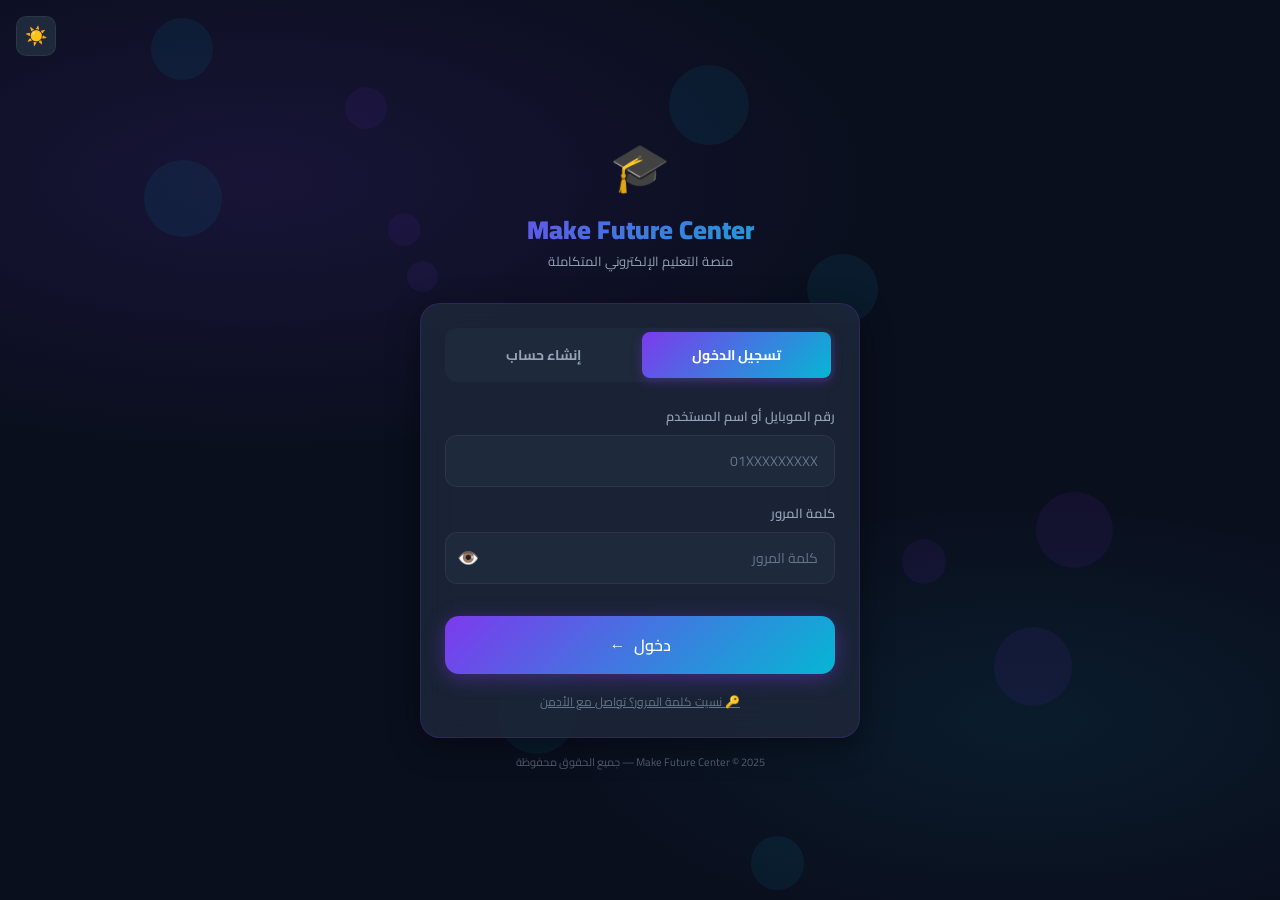
==== admin.html @ c0ab0cce "Update admin.html" ====
<!DOCTYPE html>
<html lang="ar" dir="rtl" data-theme="dark">
<head>
<meta charset="UTF-8">
<meta name="viewport" content="width=device-width, initial-scale=1.0">
<title>Make Future Center — لوحة الإدارة</title>
<link rel="manifest" href="manifest.json">
<style>
/* ═══════════════════════════════════════
   Make Future Center V2 — Global Styles
   ═══════════════════════════════════════ */

@import url('https://fonts.googleapis.com/css2?family=Cairo:wght@300;400;500;600;700;800;900&family=Tajawal:wght@300;400;500;700;800&display=swap');

/* ─── CSS Variables ─────────────────── */
:root {
  --primary: #7c3aed;
  --primary-light: #9d5ff5;
  --primary-dark: #5b21b6;
  --secondary: #06b6d4;
  --secondary-light: #22d3ee;
  --accent: #f59e0b;
  --danger: #ef4444;
  --success: #10b981;
  --warn: #f59e0b;

  --grad: linear-gradient(135deg, #7c3aed 0%, #06b6d4 100%);
  --grad-soft: linear-gradient(135deg, rgba(124,58,237,0.15) 0%, rgba(6,182,212,0.15) 100%);

  /* Dark Theme (default) */
  --bg: #0a0f1e;
  --bg2: #0f172a;
  --bg3: #1e293b;
  --bg4: #263147;
  --surface: rgba(30,41,59,0.8);
  --surface2: rgba(38,49,71,0.9);
  --border: rgba(124,58,237,0.2);
  --border2: rgba(255,255,255,0.06);
  --text: #f1f5f9;
  --text2: #94a3b8;
  --text3: #64748b;
  --shadow: 0 8px 32px rgba(0,0,0,0.4);
  --shadow-lg: 0 20px 60px rgba(0,0,0,0.5);
  --glow: 0 0 40px rgba(124,58,237,0.3);
}

[data-theme="light"] {
  --bg: #f8fafc;
  --bg2: #f1f5f9;
  --bg3: #e2e8f0;
  --bg4: #cbd5e1;
  --surface: rgba(255,255,255,0.9);
  --surface2: rgba(248,250,252,0.95);
  --border: rgba(124,58,237,0.2);
  --border2: rgba(0,0,0,0.06);
  --text: #0f172a;
  --text2: #475569;
  --text3: #94a3b8;
  --shadow: 0 4px 20px rgba(0,0,0,0.08);
  --shadow-lg: 0 20px 60px rgba(0,0,0,0.12);
  --glow: 0 0 40px rgba(124,58,237,0.15);
}

/* ─── Reset & Base ──────────────────── */
*, *::before, *::after { box-sizing: border-box; margin: 0; padding: 0; }

html { scroll-behavior: smooth; }

body {
  font-family: 'Cairo', sans-serif;
  background: var(--bg);
  color: var(--text);
  direction: rtl;
  min-height: 100vh;
  line-height: 1.6;
  overflow-x: hidden;
  transition: background 0.3s, color 0.3s;
}

/* ─── Scrollbar ─────────────────────── */
::-webkit-scrollbar { width: 6px; height: 6px; }
::-webkit-scrollbar-track { background: var(--bg2); }
::-webkit-scrollbar-thumb { background: var(--primary); border-radius: 3px; }

/* ─── Typography ────────────────────── */
h1,h2,h3,h4,h5,h6 { font-weight: 700; line-height: 1.3; }
a { color: inherit; text-decoration: none; }
img { max-width: 100%; }

/* ─── Background Mesh ───────────────── */
.bg-mesh {
  position: fixed; inset: 0; z-index: -1; pointer-events: none;
  background:
    radial-gradient(ellipse 80% 50% at 20% 20%, rgba(124,58,237,0.12) 0%, transparent 60%),
    radial-gradient(ellipse 60% 40% at 80% 80%, rgba(6,182,212,0.08) 0%, transparent 60%),
    var(--bg);
}

/* ─── Glass Card ────────────────────── */
.glass {
  background: var(--surface);
  backdrop-filter: blur(20px);
  -webkit-backdrop-filter: blur(20px);
  border: 1px solid var(--border);
  border-radius: 20px;
  box-shadow: var(--shadow);
}
.glass-sm {
  background: var(--surface2);
  backdrop-filter: blur(12px);
  border: 1px solid var(--border2);
  border-radius: 12px;
}

/* ─── Buttons ───────────────────────── */
.btn {
  display: inline-flex; align-items: center; justify-content: center; gap: 8px;
  padding: 10px 24px; border-radius: 12px; font-family: 'Cairo', sans-serif;
  font-size: 14px; font-weight: 600; cursor: pointer; border: none;
  transition: all 0.25s cubic-bezier(0.34,1.56,0.64,1); white-space: nowrap;
  user-select: none; position: relative; overflow: hidden;
}
.btn::after {
  content: ''; position: absolute; inset: 0; background: rgba(255,255,255,0);
  transition: background 0.2s;
}
.btn:hover::after { background: rgba(255,255,255,0.08); }
.btn:active { transform: scale(0.97); }
.btn:disabled { opacity: 0.5; cursor: not-allowed; transform: none !important; }

.btn-primary { background: var(--grad); color: #fff; box-shadow: 0 4px 20px rgba(124,58,237,0.4); }
.btn-primary:hover { box-shadow: 0 8px 30px rgba(124,58,237,0.5); transform: translateY(-1px); }
.btn-secondary { background: var(--bg3); color: var(--text); border: 1px solid var(--border2); }
.btn-secondary:hover { background: var(--bg4); }
.btn-danger { background: rgba(239,68,68,0.15); color: #ef4444; border: 1px solid rgba(239,68,68,0.3); }
.btn-danger:hover { background: rgba(239,68,68,0.25); }
.btn-success { background: rgba(16,185,129,0.15); color: #10b981; border: 1px solid rgba(16,185,129,0.3); }
.btn-success:hover { background: rgba(16,185,129,0.25); }
.btn-sm { padding: 6px 14px; font-size: 12px; border-radius: 8px; }
.btn-lg { padding: 14px 32px; font-size: 16px; border-radius: 14px; }
.btn-block { width: 100%; }
.btn-icon { padding: 8px; border-radius: 8px; aspect-ratio: 1; }

/* ─── Form Inputs ───────────────────── */
.form-group { margin-bottom: 16px; }
.form-label { display: block; font-size: 13px; font-weight: 600; color: var(--text2); margin-bottom: 8px; }
.form-input, .form-select, .form-textarea {
  width: 100%; padding: 12px 16px; background: var(--bg3);
  border: 1px solid var(--border2); border-radius: 12px;
  color: var(--text); font-family: 'Cairo', sans-serif; font-size: 14px;
  transition: all 0.2s; outline: none;
}
.form-input:focus, .form-select:focus, .form-textarea:focus {
  border-color: var(--primary); box-shadow: 0 0 0 3px rgba(124,58,237,0.15);
  background: var(--bg2);
}
.form-input::placeholder { color: var(--text3); }
.mc-stab { flex:1; min-width:80px; padding:7px 10px; border-radius:7px; border:none; background:transparent; color:var(--text2); font-size:12px; font-weight:700; cursor:pointer; font-family:Cairo,sans-serif; transition:all .2s; }
.mc-stab.active { background:var(--bg2); color:var(--primary); box-shadow:0 2px 8px rgba(0,0,0,.2); }
.mc-stab:hover:not(.active) { background:var(--bg4); }
.form-textarea { resize: vertical; min-height: 80px; }
.form-select { cursor: pointer; }

/* ─── Badges ────────────────────────── */
.badge {
  display: inline-flex; align-items: center; gap: 4px;
  padding: 3px 10px; border-radius: 20px; font-size: 11px; font-weight: 700;
}
.badge-primary { background: rgba(124,58,237,0.2); color: var(--primary-light); }
.badge-success { background: rgba(16,185,129,0.15); color: #10b981; }
.badge-danger { background: rgba(239,68,68,0.15); color: #ef4444; }
.badge-warn { background: rgba(245,158,11,0.15); color: #f59e0b; }
.badge-info { background: rgba(6,182,212,0.15); color: #06b6d4; }

/* ─── Stat Cards ────────────────────── */
.stat-card {
  padding: 24px; border-radius: 20px; position: relative; overflow: hidden;
  background: var(--surface); border: 1px solid var(--border);
  transition: transform 0.3s, box-shadow 0.3s;
}
.stat-card:hover { transform: translateY(-4px); box-shadow: var(--glow); }
.stat-card .stat-icon { font-size: 32px; margin-bottom: 12px; }
.stat-card .stat-value { font-size: 32px; font-weight: 800; color: var(--text); line-height: 1; }
.stat-card .stat-label { font-size: 13px; color: var(--text2); margin-top: 6px; }
.stat-card::before {
  content: ''; position: absolute; inset: 0;
  background: var(--grad-soft); opacity: 0.5; z-index: 0;
}
.stat-card > * { position: relative; z-index: 1; }

/* ─── Progress Bar ──────────────────── */
.progress-wrap { background: var(--bg3); border-radius: 999px; overflow: hidden; height: 6px; }
.progress-bar { height: 100%; background: var(--grad); border-radius: 999px; transition: width 0.6s ease; }

/* ─── Progress Ring ─────────────────── */
.progress-ring { position: relative; display: inline-flex; align-items: center; justify-content: center; }
.progress-ring svg { transform: rotate(-90deg); }
.progress-ring .ring-text { position: absolute; font-size: 13px; font-weight: 800; color: var(--text); }

/* ─── Tabs ──────────────────────────── */
.tabs { display: flex; gap: 4px; background: var(--bg2); border-radius: 14px; padding: 4px; flex-wrap: wrap; }
.tab-btn {
  padding: 8px 16px; border-radius: 10px; font-family: 'Cairo', sans-serif;
  font-size: 13px; font-weight: 600; cursor: pointer; border: none;
  background: transparent; color: var(--text2); transition: all 0.2s; white-space: nowrap;
}
.tab-btn.active { background: var(--grad); color: #fff; box-shadow: 0 4px 12px rgba(124,58,237,0.3); }
.tab-pane { display: none; }
.tab-pane.active { display: block; animation: fadeIn 0.3s ease; }

/* ─── Table ─────────────────────────── */
.table-wrap { overflow-x: auto; border-radius: 16px; border: 1px solid var(--border2); }
table { width: 100%; border-collapse: collapse; font-size: 13px; }
th { padding: 14px 16px; background: var(--bg3); color: var(--text2); font-weight: 600; text-align: right; white-space: nowrap; }
td { padding: 12px 16px; border-top: 1px solid var(--border2); color: var(--text); }
tr:hover td { background: rgba(124,58,237,0.04); }

/* ─── Modal ─────────────────────────── */
.modal-overlay {
  position: fixed; inset: 0; background: rgba(0,0,0,0.7); backdrop-filter: blur(8px);
  z-index: 1000; display: flex; align-items: center; justify-content: center;
  padding: 16px; opacity: 0; pointer-events: none; transition: opacity 0.25s;
}
.modal-overlay.open { opacity: 1; pointer-events: auto; }
.modal-box {
  background: var(--bg2); border: 1px solid var(--border); border-radius: 24px;
  width: 100%; max-width: 520px; max-height: 90vh; overflow-y: auto;
  transform: scale(0.9) translateY(20px); transition: transform 0.3s cubic-bezier(0.34,1.56,0.64,1);
  box-shadow: var(--shadow-lg);
}
.modal-overlay.open .modal-box { transform: scale(1) translateY(0); }
.modal-header { padding: 24px 24px 0; display: flex; align-items: center; justify-content: space-between; }
.modal-body { padding: 20px 24px 24px; }
.modal-title { font-size: 18px; font-weight: 700; }

/* ─── Navbar ────────────────────────── */
.navbar {
  position: sticky; top: 0; z-index: 100;
  background: rgba(10,15,30,0.85); backdrop-filter: blur(20px);
  border-bottom: 1px solid var(--border2); padding: 0 24px;
  display: flex; align-items: center; justify-content: space-between; height: 64px;
  transition: background 0.3s;
}
[data-theme="light"] .navbar { background: rgba(248,250,252,0.9); }
.nav-logo { font-size: 18px; font-weight: 800; background: var(--grad); -webkit-background-clip: text; -webkit-text-fill-color: transparent; }
.nav-actions { display: flex; align-items: center; gap: 8px; }

/* ─── Notification Badge ────────────── */
.notif-dot {
  position: absolute; top: -2px; right: -2px; width: 8px; height: 8px;
  background: var(--danger); border-radius: 50%; border: 2px solid var(--bg);
  animation: pulse 2s infinite;
}

/* ─── Animations ────────────────────── */
@keyframes fadeIn { from { opacity: 0; transform: translateY(10px); } to { opacity: 1; transform: translateY(0); } }
@keyframes fadeUp { from { opacity: 0; transform: translateY(30px); } to { opacity: 1; transform: translateY(0); } }
@keyframes slideDown { from { opacity: 0; transform: translateY(-20px); } to { opacity: 1; transform: translateY(0); } }
@keyframes pulse { 0%,100% { transform: scale(1); opacity: 1; } 50% { transform: scale(1.2); opacity: 0.8; } }
@keyframes shimmer { to { background-position: 200% center; } }
@keyframes spin { to { transform: rotate(360deg); } }
@keyframes float { 0%,100% { transform: translateY(0); } 50% { transform: translateY(-8px); } }

.fade-up { animation: fadeUp 0.5s ease both; }
.fade-up-1 { animation-delay: 0.1s; }
.fade-up-2 { animation-delay: 0.2s; }
.fade-up-3 { animation-delay: 0.3s; }
.fade-up-4 { animation-delay: 0.4s; }

/* ─── Skeleton Loading ──────────────── */
.skeleton {
  background: linear-gradient(90deg, var(--bg3) 25%, var(--bg4) 50%, var(--bg3) 75%);
  background-size: 200% auto;
  animation: shimmer 1.5s infinite;
  border-radius: 8px;
}

/* ─── Grid ──────────────────────────── */
.grid-2 { display: grid; grid-template-columns: repeat(2,1fr); gap: 16px; }
.grid-3 { display: grid; grid-template-columns: repeat(3,1fr); gap: 16px; }
.grid-4 { display: grid; grid-template-columns: repeat(4,1fr); gap: 16px; }
@media (max-width: 900px) { .grid-4,.grid-3 { grid-template-columns: repeat(2,1fr); } }
@media (max-width: 600px) { .grid-4,.grid-3,.grid-2 { grid-template-columns: 1fr; } }

/* ─── Utility ───────────────────────── */
.flex { display: flex; }
.flex-col { flex-direction: column; }
.items-center { align-items: center; }
.justify-between { justify-content: space-between; }
.justify-center { justify-content: center; }
.gap-2 { gap: 8px; }
.gap-3 { gap: 12px; }
.gap-4 { gap: 16px; }
.w-full { width: 100%; }
.text-center { text-align: center; }
.text-sm { font-size: 13px; }
.text-xs { font-size: 11px; }
.text-muted { color: var(--text2); }
.text-primary { color: var(--primary-light); }
.text-success { color: var(--success); }
.text-danger { color: var(--danger); }
.text-warn { color: var(--warn); }
.font-bold { font-weight: 700; }
.font-black { font-weight: 900; }
.truncate { overflow: hidden; text-overflow: ellipsis; white-space: nowrap; }
.mt-1 { margin-top: 4px; } .mt-2 { margin-top: 8px; } .mt-3 { margin-top: 12px; } .mt-4 { margin-top: 16px; }
.mb-1 { margin-bottom: 4px; } .mb-2 { margin-bottom: 8px; } .mb-3 { margin-bottom: 12px; } .mb-4 { margin-bottom: 16px; }
.p-3 { padding: 12px; } .p-4 { padding: 16px; } .p-5 { padding: 20px; } .p-6 { padding: 24px; }
.rounded { border-radius: 8px; } .rounded-lg { border-radius: 14px; } .rounded-xl { border-radius: 20px; }
.hidden { display: none !important; }
.pointer { cursor: pointer; }

/* ─── Theme Toggle ──────────────────── */
.theme-toggle {
  width: 40px; height: 40px; border-radius: 10px; border: 1px solid var(--border2);
  background: var(--bg3); cursor: pointer; display: flex; align-items: center; justify-content: center;
  font-size: 18px; transition: all 0.2s;
}
.theme-toggle:hover { background: var(--bg4); transform: scale(1.05); }

/* ─── Empty State ───────────────────── */
.empty-state { text-align: center; padding: 60px 20px; color: var(--text2); }
.empty-state .empty-icon { font-size: 48px; margin-bottom: 16px; opacity: 0.5; }
.empty-state p { font-size: 14px; }

/* ─── Container ─────────────────────── */
.container { max-width: 1280px; margin: 0 auto; padding: 0 24px; }
.page-content { padding: 24px 0; }

/* ─── Section Header ────────────────── */
.section-header { display: flex; align-items: center; justify-content: space-between; margin-bottom: 20px; }
.section-title { font-size: 18px; font-weight: 700; }

/* ─── Divider ───────────────────────── */
.divider { height: 1px; background: var(--border2); margin: 16px 0; }

/* ─── Scrollable List ───────────────── */
.scroll-list { max-height: 400px; overflow-y: auto; }

/* ─── PWA Install Banner ────────────── */
#pwa-banner {
  position: fixed; bottom: 80px; left: 16px; right: 16px;
  background: var(--grad); color: #fff; border-radius: 16px; padding: 14px 20px;
  display: flex; align-items: center; justify-content: space-between; gap: 12px;
  box-shadow: 0 8px 32px rgba(124,58,237,0.4); z-index: 500; animation: slideDown 0.5s ease;
}

</style>
<style>
.admin-layout { display: grid; grid-template-columns: 220px 1fr; min-height: calc(100vh - 64px); }
@media(max-width:800px){ .admin-layout { grid-template-columns: 1fr; } .admin-sidebar { display: none; } .admin-sidebar.open { display: flex; position: fixed; inset: 0; top: 64px; z-index: 200; background: var(--bg2); flex-direction: column; overflow-y: auto; } }
.admin-sidebar { background: var(--bg2); border-left: 1px solid var(--border2); padding: 16px 0; display: flex; flex-direction: column; }
.side-item { display: flex; align-items: center; gap: 10px; padding: 10px 20px; font-size: 13px; font-weight: 600; cursor: pointer; color: var(--text2); transition: all 0.2s; border-right: 3px solid transparent; }
.side-item:hover { color: var(--text); background: rgba(124,58,237,0.06); }
.side-item.active { color: var(--primary-light); background: rgba(124,58,237,0.1); border-right-color: var(--primary); }
.side-item .side-icon { font-size: 18px; }
.admin-content { overflow-y: auto; padding: 24px; }
.tab-panel { display: none; }
.tab-panel.active { display: block; animation: fadeIn 0.3s ease; }
.hamburger { display: none; }
@media(max-width:800px){ .hamburger { display: flex; } }

/* Upload area */
.upload-drop { border: 2px dashed var(--border); border-radius: 16px; padding: 32px; text-align: center; cursor: pointer; transition: all 0.2s; }
.upload-drop:hover, .upload-drop.drag-over { border-color: var(--primary); background: rgba(124,58,237,0.06); }
.upload-progress-wrap { margin-top: 12px; display: none; }
.upload-progress-bar { height: 8px; background: var(--grad); border-radius: 999px; transition: width 0.3s; width: 0%; }

/* Payment row */
.payment-row { padding: 14px 16px; border-bottom: 1px solid var(--border2); display: flex; align-items: flex-start; gap: 12px; }
.payment-row:hover { background: rgba(124,58,237,0.04); }
.payment-actions { display: flex; gap: 6px; flex-wrap: wrap; margin-top: 6px; }

/* Drag handle */
.drag-handle { cursor: grab; color: var(--text3); padding: 4px; }
.sortable-ghost { opacity: 0.4; background: rgba(124,58,237,0.1) !important; }

/* quiz builder */
.question-builder { padding: 16px; border-radius: 14px; background: var(--bg3); border: 1px solid var(--border2); margin-bottom: 12px; position: relative; }
</style>
</head>
<body>
<div class="bg-mesh"></div>

<nav class="navbar">
  <div class="flex items-center gap-2">
    <button class="hamburger btn btn-sm btn-secondary" onclick="toggleSidebar()">☰</button>
    <span class="nav-logo">⚙️ Make Future Admin</span>
  </div>
  <div class="nav-actions">
    <span class="text-sm text-muted hidden" id="adminRoleBadge" style="display:inline-block"></span>
    <button class="theme-toggle" onclick="onToggleTheme()" id="themeBtn">🌙</button>
    <a href="student.html" class="btn btn-sm btn-secondary">👨‍🎓 طالب</a>
    <button class="btn btn-sm btn-danger" onclick="logout()">خروج</button>
  </div>
</nav>

<div class="admin-layout">
  <!-- Sidebar -->
  <aside class="admin-sidebar" id="adminSidebar">
    <div id="sideItems"></div>
  </aside>

  <!-- Content -->
  <main class="admin-content">
    <!-- DASHBOARD -->
    <div class="tab-panel active" id="panel-dashboard">
      <h2 class="section-title mb-4">📊 لوحة التحكم</h2>
      <div class="grid-4" id="dashStats">
        <div class="stat-card skeleton" style="height:120px"></div>
        <div class="stat-card skeleton" style="height:120px"></div>
        <div class="stat-card skeleton" style="height:120px"></div>
        <div class="stat-card skeleton" style="height:120px"></div>
      </div>
      <div class="grid-2 mt-4">
        <div>
          <h3 class="section-title mb-3">💳 آخر المدفوعات</h3>
          <div id="dashPayments"><div class="skeleton" style="height:200px;border-radius:16px"></div></div>
        </div>
        <div>
          <h3 class="section-title mb-3">👥 آخر المستخدمين</h3>
          <div id="dashUsers"><div class="skeleton" style="height:200px;border-radius:16px"></div></div>
        </div>
      </div>
    </div>

    <!-- COURSES -->
    <div class="tab-panel" id="panel-courses">
      <div class="section-header">
        <h2 class="section-title">📚 الكورسات</h2>
        <button class="btn btn-primary btn-sm" onclick="openModal('modalCourse')">+ إضافة كورس</button>
      </div>
      <div class="flex gap-2 mb-4 flex-wrap">
        <select class="form-select" style="width:auto" id="filterGrade" onchange="loadCourses()"><option value="">كل الصفوف</option><option value="3prep">الإعدادي</option><option value="1sec">أول ثانوي</option><option value="2sec">ثاني ثانوي</option><option value="3sec">ثالث ثانوي</option></select>
      </div>
      <div class="table-wrap"><table>
        <thead><tr><th>الكورس</th><th>المدرس</th><th>الصف</th><th>السعر</th><th>المشتركين</th><th>الحالة</th><th>إجراءات</th></tr></thead>
        <tbody id="coursesTable"><tr><td colspan="7" class="text-center text-muted p-4">جاري التحميل...</td></tr></tbody>
      </table></div>
    </div>

    <!-- SCHEDULES -->
    <div class="tab-panel" id="panel-schedules">
      <div class="section-header">
        <h2 class="section-title">📅 المواعيد</h2>
        <button class="btn btn-primary btn-sm" onclick="openModal('modalSchedule')">+ إضافة موعد</button>
      </div>
      <div class="flex gap-2 mb-4">
        <select class="form-select" style="width:auto" id="schedCourseFilter" onchange="loadSchedules()"><option value="">اختر كورس</option></select>
      </div>
      <div class="table-wrap"><table>
        <thead><tr><th>اليوم</th><th>من</th><th>إلى</th><th>ملاحظة</th><th>إجراءات</th></tr></thead>
        <tbody id="schedulesTable"><tr><td colspan="5" class="text-center text-muted p-4">اختر كورس أولاً</td></tr></tbody>
      </table></div>
    </div>

    <!-- VIDEOS -->
    <div class="tab-panel" id="panel-videos">
      <div class="section-header">
        <h2 class="section-title">🎬 الفيديوهات</h2>
        <button class="btn btn-primary btn-sm" onclick="openAddVideoModal()">+ إضافة فيديو</button>
      </div>
      <div class="flex gap-2 mb-4">
        <select class="form-select" style="width:auto" id="vidCourseFilter" onchange="loadVideos()"><option value="">اختر كورس</option></select>
      </div>
      <div id="videosList"><div class="empty-state"><div class="empty-icon">🎬</div><p>اختر كورس لعرض فيديوهاته</p></div></div>
    </div>

    <!-- PAYMENTS -->
    <div class="tab-panel" id="panel-payments">
      <div class="section-header">
        <h2 class="section-title">💳 المدفوعات</h2>
        <div class="flex gap-2">
          <button class="btn btn-sm btn-success" onclick="bulkApprove()" id="bulkApproveBtn">✅ قبول المحددين</button>
        </div>
      </div>
      <div class="tabs mb-4">
        <button class="tab-btn active" onclick="loadPayments('pending',this)">⏳ قيد المراجعة</button>
        <button class="tab-btn" onclick="loadPayments('approved',this)">✅ مقبول</button>
        <button class="tab-btn" onclick="loadPayments('rejected',this)">❌ مرفوض</button>
      </div>
      <div id="paymentsList"><div class="text-center text-muted p-6">جاري التحميل...</div></div>
    </div>

    <!-- COUPONS -->
    <div class="tab-panel" id="panel-coupons">
      <div class="section-header">
        <h2 class="section-title">🎫 الكوبونات</h2>
        <button class="btn btn-primary btn-sm" onclick="openModal('modalCoupon')">+ إنشاء كوبون</button>
      </div>
      <div class="table-wrap"><table>
        <thead><tr><th>الكود</th><th>الخصم</th><th>الاستخدام</th><th>تنتهي</th><th>الحالة</th><th>إجراءات</th></tr></thead>
        <tbody id="couponsTable"><tr><td colspan="6" class="text-center text-muted p-4">جاري التحميل...</td></tr></tbody>
      </table></div>
    </div>

    <!-- COMMENTS -->
    <div class="tab-panel" id="panel-comments">
      <div class="section-header">
        <h2 class="section-title">💬 التعليقات</h2>
      </div>
      <div class="flex gap-2 mb-4">
        <select class="form-select" style="width:auto" id="commentCourseFilter" onchange="loadAdminComments()"><option value="">اختر كورس</option></select>
      </div>
      <div id="adminCommentsList"><div class="empty-state"><div class="empty-icon">💬</div><p>اختر كورس لعرض تعليقاته</p></div></div>
    </div>

    <!-- USERS -->
    <div class="tab-panel" id="panel-users">
      <div class="section-header">
        <h2 class="section-title">👥 المستخدمين</h2>
      </div>
      <div class="flex gap-2 mb-4">
        <input type="text" class="form-input" style="max-width:300px" id="userSearch" placeholder="🔍 بحث باسم أو موبايل..." oninput="filterUsers()">
      </div>
      <div class="table-wrap"><table>
        <thead><tr><th>الاسم</th><th>الموبايل</th><th>الصف</th><th>الدور</th><th>إجراءات</th></tr></thead>
        <tbody id="usersTable"><tr><td colspan="5" class="text-center text-muted p-4">جاري التحميل...</td></tr></tbody>
      </table></div>
    </div>

    <!-- QUIZZES -->
    <div class="tab-panel" id="panel-quizzes">
      <div class="section-header">
        <h2 class="section-title">📝 الكويزات</h2>
        <button class="btn btn-primary btn-sm" onclick="openModal('modalQuiz')">+ إنشاء كويز</button>
      </div>
      <div class="flex gap-2 mb-4">
        <select class="form-select" style="width:auto" id="quizCourseFilter" onchange="loadQuizzes()"><option value="">اختر كورس</option></select>
      </div>
      <div id="quizzesList"><div class="empty-state"><div class="empty-icon">📝</div><p>اختر كورس لعرض كويزاته</p></div></div>
    </div>

    <!-- ══ MYCOURSE PANEL (course_admin — full management) ══ -->
    <div class="tab-panel" id="panel-mycourse">

      <!-- Course selector (لو عنده أكتر من كورس) -->
      <div id="mcCourseBar" style="padding:0 0 16px;display:flex;align-items:center;gap:10px;flex-wrap:wrap">
        <div style="font-size:13px;font-weight:700;color:var(--text2)">الكورس:</div>
        <div id="mcCourseChips" style="display:flex;gap:8px;flex-wrap:wrap"></div>
      </div>

      <!-- Sub-tabs -->
      <div style="display:flex;gap:4px;margin-bottom:16px;background:var(--bg3);padding:4px;border-radius:10px;flex-wrap:wrap" id="mcSubTabs">
        <button class="mc-stab active" onclick="mcSwitch('videos',this)">🎬 فيديوهات</button>
        <button class="mc-stab" onclick="mcSwitch('schedules',this)">📅 مواعيد</button>
        <button class="mc-stab" onclick="mcSwitch('quizzes',this)">📝 كويزات</button>
        <button class="mc-stab" onclick="mcSwitch('students',this)">👥 الطلاب</button>
        <button class="mc-stab" onclick="mcSwitch('payments',this)">💳 اشتراكات</button>
      </div>

      <!-- Videos sub-panel -->
      <div id="mc-panel-videos">
        <div class="section-header">
          <h2 class="section-title">🎬 فيديوهات الكورس</h2>
          <button class="btn btn-primary btn-sm" onclick="openMcVideoModal()">+ إضافة فيديو</button>
        </div>
        <div id="mcVideosList"><div class="empty-state"><div class="empty-icon">🎬</div><p>لا توجد فيديوهات</p></div></div>
      </div>

      <!-- Schedules sub-panel -->
      <div id="mc-panel-schedules" class="hidden">
        <div class="section-header">
          <h2 class="section-title">📅 مواعيد الكورس</h2>
          <button class="btn btn-primary btn-sm" onclick="openMcScheduleModal()">+ إضافة موعد</button>
        </div>
        <div id="mcSchedulesList"><div class="empty-state"><div class="empty-icon">📅</div><p>لا توجد مواعيد</p></div></div>
      </div>

      <!-- Quizzes sub-panel -->
      <div id="mc-panel-quizzes" class="hidden">
        <div class="section-header">
          <h2 class="section-title">📝 كويزات الكورس</h2>
          <button class="btn btn-primary btn-sm" onclick="openMcQuizModal()">+ إنشاء كويز</button>
        </div>
        <div id="mcQuizzesList"><div class="empty-state"><div class="empty-icon">📝</div><p>لا توجد كويزات</p></div></div>
      </div>

      <!-- Students sub-panel -->
      <div id="mc-panel-students" class="hidden">
        <div class="section-header">
          <h2 class="section-title">👥 طلاب الكورس</h2>
          <div style="font-size:12px;color:var(--text2)" id="myCourseSubtitle"></div>
        </div>
        <div class="flex gap-2 mb-4">
          <input type="text" class="form-input" id="myCourseSearch" placeholder="🔍 بحث بالاسم أو الرقم..." oninput="filterMyCourseStudents()" style="flex:1">
        </div>
        <div id="myCourseStudentsList"><div class="empty-state"><div class="empty-icon">👥</div><p>جاري تحميل البيانات...</p></div></div>
      </div>

      <!-- Payments sub-panel -->
      <div id="mc-panel-payments" class="hidden">
        <div class="section-header">
          <h2 class="section-title">💳 طلبات الاشتراك</h2>
        </div>
        <div class="tabs mb-4">
          <button class="tab-btn active" onclick="mcLoadPayments('pending',this)">⏳ قيد المراجعة</button>
          <button class="tab-btn" onclick="mcLoadPayments('approved',this)">✅ مقبول</button>
          <button class="tab-btn" onclick="mcLoadPayments('rejected',this)">❌ مرفوض</button>
        </div>
        <div id="mcPaymentsList"><div class="empty-state"><div class="empty-icon">💳</div><p>جاري التحميل...</p></div></div>
      </div>

    </div>

  </main>
</div>

<!-- ═══ MODALS ═══ -->

<!-- Course Modal -->
<div class="modal-overlay" id="modalCourse">
  <div class="modal-box">
    <div class="modal-header"><h3 class="modal-title" id="courseModalTitle">إضافة كورس</h3><button class="btn btn-icon btn-secondary" onclick="closeModal('modalCourse')">✕</button></div>
    <div class="modal-body">
      <input type="hidden" id="editCourseId">
      <div class="form-group"><label class="form-label">اسم الكورس</label><input type="text" class="form-input" id="courseTitle"></div>
      <div class="form-group"><label class="form-label">اسم المدرس</label><input type="text" class="form-input" id="courseTeacher"></div>
      <div class="grid-2 gap-3">
        <div class="form-group"><label class="form-label">الصف</label><select class="form-select" id="courseGrade"><option value="3prep">الإعدادي</option><option value="1sec">أول ثانوي</option><option value="2sec">ثاني ثانوي</option><option value="3sec">ثالث ثانوي</option></select></div>
        <div class="form-group"><label class="form-label">المادة</label><input type="text" class="form-input" id="courseSubject" placeholder="رياضيات، فيزياء..."></div>
      </div>
      <div class="grid-2 gap-3">
        <div class="form-group"><label class="form-label">السعر (جنيه)</label><input type="number" class="form-input" id="coursePrice" value="0" min="0"></div>
        <div class="form-group"><label class="form-label">الحالة</label><select class="form-select" id="courseActive"><option value="true">نشط</option><option value="false">غير نشط</option></select></div>
      </div>
      <div class="form-group"><label class="form-label">معلومات الدفع للمدرس</label><input type="text" class="form-input" id="coursePayInfo" placeholder="رقم محفظة أو بيانات الدفع"></div>
      <button class="btn btn-primary btn-block" onclick="saveCourse()">💾 حفظ</button>
    </div>
  </div>
</div>

<!-- Schedule Modal -->
<div class="modal-overlay" id="modalSchedule">
  <div class="modal-box">
    <div class="modal-header"><h3 class="modal-title">إضافة موعد</h3><button class="btn btn-icon btn-secondary" onclick="closeModal('modalSchedule')">✕</button></div>
    <div class="modal-body">
      <input type="hidden" id="editSchedId">
      <div class="form-group"><label class="form-label">الكورس</label><select class="form-select" id="schedCourseId"></select></div>
      <div class="form-group"><label class="form-label">اليوم</label><select class="form-select" id="schedDay"><option>السبت</option><option>الأحد</option><option>الاثنين</option><option>الثلاثاء</option><option>الأربعاء</option><option>الخميس</option><option>الجمعة</option></select></div>
      <div class="grid-2 gap-3">
        <div class="form-group"><label class="form-label">من</label><input type="time" class="form-input" id="schedStart"></div>
        <div class="form-group"><label class="form-label">إلى</label><input type="time" class="form-input" id="schedEnd"></div>
      </div>
      <div class="form-group"><label class="form-label">ملاحظة</label><input type="text" class="form-input" id="schedNote" placeholder="اختياري"></div>
      <button class="btn btn-primary btn-block" onclick="saveSchedule()">💾 حفظ</button>
    </div>
  </div>
</div>

<!-- Video Modal -->
<div class="modal-overlay" id="modalVideo">
  <div class="modal-box">
    <div class="modal-header"><h3 class="modal-title" id="modalVideoTitle">إضافة فيديو</h3><button class="btn btn-icon btn-secondary" onclick="closeModal('modalVideo')">✕</button></div>
    <div class="modal-body">
      <input type="hidden" id="editVideoId">
      <div class="form-group"><label class="form-label">الكورس</label><select class="form-select" id="vidCourseId"></select></div>
      <div class="form-group"><label class="form-label">عنوان الفيديو</label><input type="text" class="form-input" id="vidTitle" placeholder="اسم الفيديو"></div>
      <div class="form-group"><label class="form-label">النوع</label>
        <div class="flex gap-3">
          <label style="display:flex;align-items:center;gap:6px;cursor:pointer"><input type="radio" name="vidType" value="youtube" checked onchange="toggleVidType('youtube')"> YouTube</label>
          <label style="display:flex;align-items:center;gap:6px;cursor:pointer"><input type="radio" name="vidType" value="upload" onchange="toggleVidType('upload')"> رفع فيديو</label>
        </div>
      </div>
      <div id="ytSection" class="form-group"><label class="form-label">رابط YouTube</label><input type="url" class="form-input" id="vidYtUrl" placeholder="https://youtu.be/..."></div>
      <div id="uploadSection" style="display:none">
        <div class="form-group">
          <label class="form-label">📂 اختر ملف الفيديو</label>
          <input type="file" id="vidFile" accept="video/*" onchange="handleFileSelect(event)"
            style="width:100%;padding:10px;border:2px solid var(--border);border-radius:10px;background:var(--bg2);color:var(--text);font-size:14px;cursor:pointer;font-family:inherit;display:block">
          <div id="vidFileInfo" style="font-size:12px;color:var(--success);margin-top:6px;font-weight:700"></div>
        </div>
        <div id="uploadProgressWrap" style="display:none;margin:8px 0 16px;background:var(--bg3);padding:12px;border-radius:12px">
          <div style="display:flex;justify-content:space-between;margin-bottom:6px">
            <span style="font-size:13px;font-weight:700" id="uploadFileName">—</span>
            <span style="font-size:13px;font-weight:800;color:var(--primary-light)" id="uploadPct">0%</span>
          </div>
          <div style="background:var(--bg4);border-radius:8px;height:12px;overflow:hidden">
            <div id="uploadProgressBar" style="height:100%;background:linear-gradient(90deg,#7c3aed,#06b6d4);width:0%;transition:width .3s;border-radius:8px"></div>
          </div>
          <div style="font-size:11px;color:var(--text2);margin-top:6px" id="uploadSpeed"></div>
        </div>
      </div>
      <div class="form-group mt-3"><label class="form-label">وصف (اختياري)</label><textarea class="form-textarea" id="vidDesc" rows="2"></textarea></div>
      <div class="form-group"><label class="form-label">الترتيب</label><input type="number" class="form-input" id="vidOrder" value="0" min="0"></div>
      <button class="btn btn-primary btn-block" id="btnSaveVideo" onclick="saveVideo()">💾 حفظ</button>
    </div>
  </div>
</div>

<!-- Coupon Modal -->
<div class="modal-overlay" id="modalCoupon">
  <div class="modal-box">
    <div class="modal-header"><h3 class="modal-title">إنشاء كوبون</h3><button class="btn btn-icon btn-secondary" onclick="closeModal('modalCoupon')">✕</button></div>
    <div class="modal-body">
      <div class="form-group"><label class="form-label">الكود</label><input type="text" class="form-input" id="couponCode" placeholder="SUMMER20" style="text-transform:uppercase" oninput="this.value=this.value.toUpperCase()"></div>
      <div class="grid-2 gap-3">
        <div class="form-group"><label class="form-label">نوع الخصم</label><select class="form-select" id="couponType"><option value="percent">نسبة مئوية %</option><option value="fixed">مبلغ ثابت</option></select></div>
        <div class="form-group"><label class="form-label">قيمة الخصم</label><input type="number" class="form-input" id="couponVal" min="1" placeholder="20"></div>
      </div>
      <div class="grid-2 gap-3">
        <div class="form-group"><label class="form-label">أقصى استخدام</label><input type="number" class="form-input" id="couponMax" value="100" min="1"></div>
        <div class="form-group"><label class="form-label">تاريخ الانتهاء</label><input type="date" class="form-input" id="couponExpiry"></div>
      </div>
      <button class="btn btn-primary btn-block" onclick="saveCoupon()">💾 إنشاء</button>
    </div>
  </div>
</div>

<!-- Reply Modal -->
<div class="modal-overlay" id="modalReply">
  <div class="modal-box">
    <div class="modal-header"><h3 class="modal-title">الرد على التعليق</h3><button class="btn btn-icon btn-secondary" onclick="closeModal('modalReply')">✕</button></div>
    <div class="modal-body">
      <input type="hidden" id="replyCommentId">
      <div class="glass-sm p-3 mb-3" id="replyOriginal" style="font-size:13px"></div>
      <div class="form-group"><label class="form-label">ردك</label><textarea class="form-textarea" id="replyText" rows="4"></textarea></div>
      <button class="btn btn-primary btn-block" onclick="submitReply()">📤 إرسال الرد</button>
    </div>
  </div>
</div>

<!-- User Role Modal -->
<div class="modal-overlay" id="modalUserRole">
  <div class="modal-box">
    <div class="modal-header"><h3 class="modal-title">تعديل صلاحيات المستخدم</h3><button class="btn btn-icon btn-secondary" onclick="closeModal('modalUserRole')">✕</button></div>
    <div class="modal-body">
      <input type="hidden" id="editUserId">
      <div class="glass-sm p-3 mb-4"><strong id="editUserName"></strong><div class="text-sm text-muted" id="editUserPhone"></div></div>
      <div class="form-group"><label class="form-label">الدور</label>
        <select class="form-select" id="editUserRole" onchange="toggleManagedCourses()">
          <option value="student">طالب</option>
          <option value="course_admin">مسؤول كورس</option>
          <option value="admin">أدمن</option>
          <option value="superadmin">سوبر أدمن</option>
        </select>
      </div>
      <div class="form-group hidden" id="managedCoursesGroup">
        <label class="form-label">الكورسات المُدارة</label>
        <div id="managedCoursesList" style="max-height:200px;overflow-y:auto;border:1px solid var(--border2);border-radius:10px;padding:8px"></div>
      </div>
      <button class="btn btn-primary btn-block" onclick="saveUserRole()">💾 حفظ</button>
    </div>
  </div>
</div>

<!-- Quiz Modal -->
<div class="modal-overlay" id="modalQuiz">
  <div class="modal-box" style="max-width:600px">
    <div class="modal-header"><h3 class="modal-title">إنشاء كويز</h3><button class="btn btn-icon btn-secondary" onclick="closeModal('modalQuiz')">✕</button></div>
    <div class="modal-body">
      <input type="hidden" id="editQuizId">
      <div class="form-group"><label class="form-label">الكورس</label><select class="form-select" id="quizCourseId"></select></div>
      <div class="form-group"><label class="form-label">عنوان الكويز</label><input type="text" class="form-input" id="quizTitle"></div>
      <div class="form-group"><label class="form-label">وصف (اختياري)</label><input type="text" class="form-input" id="quizDesc"></div>
      <div class="form-group"><label class="form-label">درجة النجاح %</label><input type="number" class="form-input" id="quizPassScore" value="60" min="0" max="100"></div>
      <button class="btn btn-primary btn-block" onclick="saveQuiz()">💾 حفظ الكويز</button>
    </div>
  </div>
</div>

<!-- Question Modal -->
<div class="modal-overlay" id="modalQuestion">
  <div class="modal-box" style="max-width:580px">
    <div class="modal-header"><h3 class="modal-title">إضافة سؤال</h3><button class="btn btn-icon btn-secondary" onclick="closeModal('modalQuestion')">✕</button></div>
    <div class="modal-body">
      <input type="hidden" id="editQId">
      <input type="hidden" id="qQuizId">
      <div class="form-group"><label class="form-label">السؤال</label><textarea class="form-textarea" id="qText" rows="2"></textarea></div>
      <div class="form-group">
        <label class="form-label">🖼️ صورة السؤال <span style="color:var(--text2);font-weight:400">(اختياري)</span></label>
        <!-- Upload من التلفون / الجهاز -->
        <div id="qImgUploadArea" style="position:relative;border:2px dashed var(--border2);border-radius:12px;padding:14px;text-align:center;cursor:pointer;background:var(--bg3);transition:all .2s" ondragover="event.preventDefault();this.style.borderColor='var(--primary)'" ondragleave="this.style.borderColor='var(--border2)'" ondrop="handleQImgDrop(event)">
          <div id="qImgUploadLabel" style="color:var(--text2);font-size:13px">📷 اضغط لاختيار صورة من الجهاز أو التلفون</div>
          <div style="font-size:11px;color:#64748b;margin-top:4px">JPG / PNG / WEBP — حتى 5MB</div>
          <input type="file" id="qImgFile" accept="image/*" onchange="handleQImgSelect(this.files[0])"
            style="position:absolute;inset:0;width:100%;height:100%;opacity:0;cursor:pointer;font-size:0">
        </div>
        <!-- أو رابط URL -->
        <div style="display:flex;align-items:center;gap:8px;margin:8px 0">
          <div style="flex:1;height:1px;background:var(--border2)"></div>
          <span style="font-size:11px;color:#64748b">أو رابط URL</span>
          <div style="flex:1;height:1px;background:var(--border2)"></div>
        </div>
        <input type="text" class="form-input" id="qImageUrl" placeholder="https://example.com/image.jpg" oninput="onQImgUrlInput(this.value)" style="font-size:12px">
        <!-- Preview -->
        <div id="qImagePreview" style="margin-top:8px;display:none;position:relative">
          <img id="qImgPreviewEl" src="" style="max-width:100%;max-height:180px;border-radius:10px;object-fit:contain;background:var(--bg3);border:1px solid var(--border2)" onerror="this.parentElement.style.display='none'">
          <button onclick="clearQImg()" style="position:absolute;top:6px;left:6px;background:rgba(0,0,0,.6);border:none;color:#fff;border-radius:50%;width:24px;height:24px;cursor:pointer;font-size:14px;display:flex;align-items:center;justify-content:center">✕</button>
          <div id="qImgUploadStatus" style="font-size:11px;color:#22d3ee;margin-top:4px;text-align:center"></div>
        </div>
      </div>
      <div class="form-group"><label class="form-label">الخيار أ</label><input type="text" class="form-input" id="qOptA"></div>
      <div class="form-group"><label class="form-label">الخيار ب</label><input type="text" class="form-input" id="qOptB"></div>
      <div class="form-group"><label class="form-label">الخيار ج</label><input type="text" class="form-input" id="qOptC"></div>
      <div class="form-group"><label class="form-label">الخيار د</label><input type="text" class="form-input" id="qOptD"></div>
      <div class="form-group"><label class="form-label">الإجابة الصحيحة</label>
        <select class="form-select" id="qCorrect"><option value="a">أ</option><option value="b">ب</option><option value="c">ج</option><option value="d">د</option></select>
      </div>
      <button class="btn btn-primary btn-block" onclick="saveQuestion()">💾 حفظ السؤال</button>
    </div>
  </div>
</div>

<script>
// ═══════════════════════════════════════
// Make Future Center V2 — Global Config
// ═══════════════════════════════════════

const MF_CONFIG = {
  SUPABASE_URL: 'https://pjskzfyjzvibqglhdykc.supabase.co',
  ANON_KEY: 'eyJhbGciOiJIUzI1NiIsInR5cCI6IkpXVCJ9.eyJpc3MiOiJzdXBhYmFzZSIsInJlZiI6InBqc2t6ZnlqenZpYnFnbGhkeWtjIiwicm9sZSI6ImFub24iLCJpYXQiOjE3NzMwNjU4NTcsImV4cCI6MjA4ODY0MTg1N30.AqdIBX-6tP9nMRVao4X7A1aV5L4J7mTiNC1RWeWf7LI',
  FN: 'https://pjskzfyjzvibqglhdykc.supabase.co/functions/v1',
  WA_ADMIN: '201210575530',
  PAYMENT_PHONE: '01210575530',
  // BOOTSTRAP_SECRET removed from client-side for security
};

// ─── API Helper ───────────────────────
async function mfFetch(endpoint, options = {}, _retry = false) {
  const token = localStorage.getItem('mf_access_token');
  const validToken = token && token !== 'null' && token !== 'undefined' && token.length > 20;
  const headers = {
    'Content-Type': 'application/json',
    'apikey': MF_CONFIG.ANON_KEY,
    'Authorization': `Bearer ${validToken ? token : MF_CONFIG.ANON_KEY}`,
    ...(options.headers || {})
  };
  try {
    const res = await fetch(`${MF_CONFIG.FN}/${endpoint}`, { ...options, headers });
    if (res.status === 401 && !_retry) {
      // Try refresh token first
      const refreshed = await refreshToken();
      if (refreshed) return mfFetch(endpoint, options, true);
      // Refresh failed — logout
      localStorage.removeItem('mf_access_token');
      localStorage.removeItem('mf_refresh_token');
      localStorage.removeItem('mf_user');
      window.location.href = 'login.html';
      return { ok: false, error: 'انتهت الجلسة' };
    }
    // Safe JSON parse — handle empty/HTML/invalid responses
    const ct = res.headers.get('content-type') || '';
    let data;
    if (ct.includes('application/json')) {
      try { data = await res.json(); }
      catch(e) { return { ok: false, error: 'invalid JSON from server' }; }
    } else {
      const txt = await res.text().catch(() => '');
      // إذا الـ response مش JSON — اعتبره error
      if (!res.ok) return { ok: false, error: txt.slice(0, 120) || `HTTP ${res.status}` };
      try { data = JSON.parse(txt); }
      catch(e) { return { ok: false, error: txt.slice(0, 120) || `HTTP ${res.status}` }; }
    }
    return data;
  } catch (e) {
    return { ok: false, error: e.message };
  }
}

// ─── Auth Helpers ─────────────────────
function getUser() {
  try { return JSON.parse(localStorage.getItem('mf_user') || 'null'); } catch { return null; }
}
function getToken() { return localStorage.getItem('mf_access_token'); }
function logout() {
  ['mf_user','mf_access_token','mf_refresh_token','mf_selected_course'].forEach(k => localStorage.removeItem(k));
  window.location.href = 'login.html';
}
async function refreshToken() {
  const refresh = localStorage.getItem('mf_refresh_token');
  if(!refresh || refresh === 'null') return false;
  try {
    const res = await fetch('https://pjskzfyjzvibqglhdykc.supabase.co/auth/v1/token?grant_type=refresh_token', {
      method: 'POST',
      headers: { 'Content-Type': 'application/json', 'apikey': MF_CONFIG.ANON_KEY },
      body: JSON.stringify({ refresh_token: refresh })
    });
    const data = await res.json();
    if (data.access_token) {
      localStorage.setItem('mf_access_token', data.access_token);
      localStorage.setItem('mf_refresh_token', data.refresh_token);
      return true;
    }
  } catch(e) {}
  return false;
}

function requireAuth(allowedRoles = []) {
  const user = getUser();
  if (!user) { window.location.href = 'login.html'; return null; }
  if (allowedRoles.length && !allowedRoles.includes(user.role)) {
    if (user.role === 'student') window.location.href = 'student.html';
    else window.location.href = 'admin.html';
    return null;
  }
  return user;
}
function isAdmin(user) { return ['admin','superadmin','course_admin'].includes(user?.role); }
function isSuperAdmin(user) { return user?.role === 'superadmin'; }

// ─── Toast Notifications ──────────────
function toast(msg, type = 'info', duration = 3500) {
  const colors = { success: '#10b981', error: '#ef4444', info: '#7c3aed', warn: '#f59e0b' };
  const icons = { success: '✅', error: '❌', info: 'ℹ️', warn: '⚠️' };
  const el = document.createElement('div');
  el.style.cssText = `position:fixed;bottom:24px;left:50%;transform:translateX(-50%) translateY(100px);background:${colors[type]};color:#fff;padding:12px 24px;border-radius:14px;font-size:14px;font-family:Cairo,sans-serif;z-index:9999;box-shadow:0 8px 32px rgba(0,0,0,0.3);transition:transform 0.3s cubic-bezier(0.34,1.56,0.64,1);max-width:90vw;text-align:center;direction:rtl;`;
  el.textContent = icons[type] + ' ' + msg;
  document.body.appendChild(el);
  requestAnimationFrame(() => { el.style.transform = 'translateX(-50%) translateY(0)'; });
  setTimeout(() => { el.style.transform = 'translateX(-50%) translateY(100px)'; setTimeout(() => el.remove(), 300); }, duration);
}

// ─── Loading Overlay ──────────────────
function showLoading(show = true) {
  let ov = document.getElementById('mf-loading');
  if (show && !ov) {
    ov = document.createElement('div');
    ov.id = 'mf-loading';
    ov.style.cssText = 'position:fixed;inset:0;background:rgba(15,23,42,0.7);backdrop-filter:blur(4px);z-index:9998;display:flex;align-items:center;justify-content:center;';
    ov.innerHTML = '<div style="width:48px;height:48px;border:3px solid rgba(124,58,237,0.3);border-top-color:#7c3aed;border-radius:50%;animation:spin 0.8s linear infinite;"></div><style>@keyframes spin{to{transform:rotate(360deg)}}</style>';
    document.body.appendChild(ov);
  } else if (!show && ov) ov.remove();
}

// ─── Dark Mode ────────────────────────
function initTheme() {
  const saved = localStorage.getItem('mf_theme') || 'dark';
  document.documentElement.setAttribute('data-theme', saved);
  return saved;
}
function toggleTheme() {
  const cur = document.documentElement.getAttribute('data-theme');
  const next = cur === 'dark' ? 'light' : 'dark';
  document.documentElement.setAttribute('data-theme', next);
  localStorage.setItem('mf_theme', next);
  return next;
}

// ─── Grade Labels ─────────────────────
const GRADE_LABELS = { '3prep':'الثالث الإعدادي','1sec':'الأول الثانوي','2sec':'الثاني الثانوي','3sec':'الثالث الثانوي' };
const GRADE_OPTIONS = Object.entries(GRADE_LABELS).map(([v,l])=>`<option value="${v}">${l}</option>`).join('');
function gradeLabel(g) { return GRADE_LABELS[g] || g; }

// ─── Date Formatting ──────────────────
function fmtDate(d) {
  if (!d) return '';
  return new Date(d).toLocaleDateString('ar-EG', { year:'numeric', month:'long', day:'numeric' });
}
function fmtDateTime(d) {
  if (!d) return '';
  return new Date(d).toLocaleString('ar-EG', { year:'numeric', month:'short', day:'numeric', hour:'2-digit', minute:'2-digit' });
}

// ─── Number Format ────────────────────
function fmtNum(n) { return Number(n || 0).toLocaleString('ar-EG'); }

// ─── Safe HTML escape (XSS protection) ──
function escapeHtml(s){
  if(s==null) return '';
  return String(s).replace(/&/g,'&amp;').replace(/</g,'&lt;').replace(/>/g,'&gt;').replace(/"/g,'&quot;').replace(/'/g,'&#39;');
}

// ─── Debounce ─────────────────────────
function debounce(fn, ms = 300) {
  let t; return (...args) => { clearTimeout(t); t = setTimeout(() => fn(...args), ms); };
}

</script>
<script>
function updateThemeBtn(){ 
  const btn = document.getElementById('themeBtn');
  if(btn) btn.textContent = document.documentElement.getAttribute('data-theme')==='dark'?'☀️':'🌙'; 
}
function onToggleTheme(){ toggleTheme(); updateThemeBtn(); }

initTheme();
updateThemeBtn();
const user = requireAuth(['admin','superadmin','course_admin']);
if(!user) throw new Error('no user');

document.getElementById('adminRoleBadge').textContent = user.role==='superadmin'?'👑 سوبر أدمن':user.role==='admin'?'⚙️ أدمن':'📋 مسؤول كورس';

// ─── Sidebar ──────────────────────────
const ALL_TABS = [
  {id:'dashboard',label:'لوحة التحكم',icon:'📊'},
  {id:'courses',label:'الكورسات',icon:'📚'},
  {id:'schedules',label:'المواعيد',icon:'📅'},
  {id:'videos',label:'الفيديوهات',icon:'🎬'},
  {id:'payments',label:'المدفوعات',icon:'💳'},
  {id:'coupons',label:'الكوبونات',icon:'🎫'},
  {id:'comments',label:'التعليقات',icon:'💬'},
  {id:'users',label:'المستخدمين',icon:'👥'},
  {id:'quizzes',label:'الكويزات',icon:'📝'},
  {id:'mycourse',label:'إدارة كورسي',icon:'🎓',courseAdminOnly:true},
];

// الـ tabs المتاحة حسب الدور
const isCourseAdmin = user.role === 'course_admin';
// course_admin: يشوف mycourse بس — مفيش dashboard ومفيش بيانات الموقع
const VISIBLE_TABS = isCourseAdmin
  ? ALL_TABS.filter(t => t.id === 'mycourse')
  : ALL_TABS.filter(t => !t.courseAdminOnly);
// course_admin مسموحله بالـ mycourse بس — اللي فيه كل حاجه

function buildSidebar(){
  const items = document.getElementById('sideItems');
  items.innerHTML = VISIBLE_TABS.map(t=>`
    <div class="side-item" id="side-${t.id}" onclick="switchTab('${t.id}')">
      <span class="side-icon">${t.icon}</span>
      <span>${t.label}</span>
    </div>`).join('');
}

let currentTab = 'dashboard';
function switchTab(tab){
  // course_admin: منع الوصول لأي tab غير mycourse
  const PROTECTED = ['dashboard','courses','schedules','videos','payments','coupons','comments','users','quizzes'];
  if(isCourseAdmin && PROTECTED.includes(tab)) return;

  document.querySelectorAll('.tab-panel').forEach(p=>p.classList.remove('active'));
  document.querySelectorAll('.side-item').forEach(s=>s.classList.remove('active'));
  document.getElementById('panel-'+tab)?.classList.add('active');
  document.getElementById('side-'+tab)?.classList.add('active');
  currentTab = tab;
  document.getElementById('adminSidebar').classList.remove('open');
  const loaders={
    dashboard: ()=>{ if(!isCourseAdmin) loadDashboard(); },
    courses:   ()=>{ if(!isCourseAdmin) loadCourses(); },
    schedules: ()=>{ if(!isCourseAdmin) loadSchedules(); },
    videos:    ()=>{},
    payments:  ()=>{ if(!isCourseAdmin) loadPayments('pending',document.querySelector('.tabs .tab-btn')); },
    coupons:   ()=>{ if(!isCourseAdmin) loadCoupons(); },
    comments:  ()=>{},
    users:     ()=>{ if(!isCourseAdmin) loadUsers(); },
    quizzes:   ()=>{},
    mycourse:  ()=> loadMyCourseStudents()
  };
  loaders[tab]?.();
}

function toggleSidebar(){ document.getElementById('adminSidebar').classList.toggle('open'); }

// ─── Modals ───────────────────────────
function openModal(id){ document.getElementById(id).classList.add('open'); }
function closeModal(id){ document.getElementById(id).classList.remove('open'); }
document.querySelectorAll('.modal-overlay').forEach(m=>m.addEventListener('click',e=>{ if(e.target===m) closeModal(m.id); }));

// ─── DASHBOARD ────────────────────────
async function loadDashboard(){
  if(isCourseAdmin) return; // حماية إضافية
  const res = await mfFetch('admin-stats');
  if(!res.ok){ 
    document.getElementById('dashStats').innerHTML = `<div style="grid-column:1/-1" class="glass p-4 text-center"><div style="font-size:32px">⚠️</div><p class="mt-2 text-sm text-muted">${res.error||'فشل تحميل البيانات'}</p><button class="btn btn-primary btn-sm mt-3" onclick="loadDashboard()">🔄 إعادة المحاولة</button></div>`;
    return;
  }
  const c = res.counts||{};
  document.getElementById('dashStats').innerHTML = `
    <div class="stat-card fade-up"><div class="stat-icon">👥</div><div class="stat-value">${fmtNum(c.users)}</div><div class="stat-label">المستخدمين</div></div>
    <div class="stat-card fade-up fade-up-1"><div class="stat-icon">📚</div><div class="stat-value">${fmtNum(c.courses)}</div><div class="stat-label">الكورسات</div></div>
    <div class="stat-card fade-up fade-up-2"><div class="stat-icon">⏳</div><div class="stat-value">${fmtNum(c.pending)}</div><div class="stat-label">طلبات معلقة</div></div>
    <div class="stat-card fade-up fade-up-3"><div class="stat-icon">✅</div><div class="stat-value">${fmtNum(c.approved)}</div><div class="stat-label">طلبات مقبولة</div></div>`;
  // Latest payments
  const payments = res.latestPayments||[];
  document.getElementById('dashPayments').innerHTML = payments.length?`
    <div class="glass-sm">${payments.map(p=>`
      <div class="payment-row">
        <div style="flex:1">
          <div class="font-bold text-sm">${escapeHtml(p.full_name||'—')}</div>
          <div class="text-xs text-muted">${escapeHtml(p.course_title||'')} — ${escapeHtml(p.method||'')}</div>
          <div class="text-xs text-muted">${fmtNum(p.final_amount||p.amount)} جنيه — ${fmtDate(p.created_at)}</div>
        </div>
        <span class="badge ${p.status==='approved'?'badge-success':p.status==='rejected'?'badge-danger':'badge-warn'}">${p.status==='approved'?'مقبول':p.status==='rejected'?'مرفوض':'معلق'}</span>
      </div>`).join('')}</div>`:'<div class="empty-state"><div class="empty-icon">💳</div><p>لا توجد مدفوعات</p></div>';
  // Latest users
  const users2 = res.latestUsers||[];
  document.getElementById('dashUsers').innerHTML = users2.length?`
    <div class="glass-sm">${users2.map(u=>`
      <div class="payment-row">
        <div><div class="font-bold text-sm">${escapeHtml(u.full_name||'—')}</div><div class="text-xs text-muted">${escapeHtml(u.phone_student||'')} — ${gradeLabel(u.grade)}</div></div>
        <span class="badge badge-primary">${escapeHtml(u.role||'')}</span>
      </div>`).join('')}</div>`:'<div class="empty-state"><p>لا يوجد</p></div>';
}

// ─── COURSES ──────────────────────────
let allCourses = [];
async function loadCourses(){
  if(isCourseAdmin) return;
  const grade = document.getElementById('filterGrade')?.value||'';
  const res = await mfFetch('admin-courses?grade='+grade);
  allCourses = res.courses||[];
  populateCourseSelects(allCourses);
  const tbody = document.getElementById('coursesTable');
  if(!allCourses.length){ tbody.innerHTML='<tr><td colspan="7" class="text-center text-muted p-4">لا توجد كورسات</td></tr>'; return; }
  tbody.innerHTML = allCourses.map(c=>`
    <tr>
      <td><div class="font-bold">${escapeHtml(c.title)}</div><div class="text-xs text-muted">${escapeHtml(c.subject||'')}</div></td>
      <td>${escapeHtml(c.teacher_name)}</td>
      <td>${gradeLabel(c.grade)}</td>
      <td>${fmtNum(c.price)} جنيه</td>
      <td><span class="badge badge-info">${c.enrolled_count||0}</span></td>
      <td><span class="badge ${c.is_active?'badge-success':'badge-danger'}">${c.is_active?'نشط':'متوقف'}</span></td>
      <td>
        <div class="flex gap-2">
          <button class="btn btn-sm btn-secondary" onclick="editCourse(${JSON.stringify(c).replace(/"/g,'&quot;')})">✏️</button>
          <button class="btn btn-sm btn-danger" onclick="deleteCourse(${c.id}, '${(c.title||c.name||'كورس').replace(/'/g,"\\'")}')">🗑️</button>
        </div>
      </td>
    </tr>`).join('');
}

function populateCourseSelects(courses){
  const selects = ['schedCourseFilter','schedCourseId','vidCourseFilter','vidCourseId','commentCourseFilter','quizCourseFilter','quizCourseId'];
  selects.forEach(id=>{
    const el = document.getElementById(id);
    if(!el) return;
    const val = el.value;
    const first = id.endsWith('Filter')?'<option value="">اختر كورس</option>':'<option value="">اختر كورس</option>';
    el.innerHTML = first + courses.map(c=>`<option value="${c.id}">${escapeHtml(c.title)}</option>`).join('');
    if(val) el.value=val;
  });
}

function editCourse(c){
  document.getElementById('editCourseId').value=c.id;
  document.getElementById('courseTitle').value=c.title;
  document.getElementById('courseTeacher').value=c.teacher_name;
  document.getElementById('courseGrade').value=c.grade;
  document.getElementById('courseSubject').value=c.subject||'';
  document.getElementById('coursePrice').value=c.price||0;
  document.getElementById('courseActive').value=String(c.is_active);
  document.getElementById('coursePayInfo').value=c.teacher_payment_info||'';
  document.getElementById('courseModalTitle').textContent='تعديل الكورس';
  openModal('modalCourse');
}

async function saveCourse(){
  const id=document.getElementById('editCourseId').value;
  const body={title:document.getElementById('courseTitle').value.trim(),teacher_name:document.getElementById('courseTeacher').value.trim(),grade:document.getElementById('courseGrade').value,subject:document.getElementById('courseSubject').value.trim(),price:parseInt(document.getElementById('coursePrice').value)||0,is_active:document.getElementById('courseActive').value==='true',teacher_payment_info:document.getElementById('coursePayInfo').value.trim()||null};
  if(id) body.id=parseInt(id);
  if(!body.title||!body.teacher_name){ toast('أدخل اسم الكورس والمدرس','warn'); return; }
  const res=await mfFetch('admin-courses',{method:'POST',body:JSON.stringify(body)});
  if(!res.ok){ toast(res.error||'فشل الحفظ','error'); return; }
  toast('تم الحفظ ✅','success'); closeModal('modalCourse'); loadCourses();
  document.getElementById('editCourseId').value='';
  document.getElementById('courseModalTitle').textContent='إضافة كورس';
}

async function deleteCourse(id,name){
  if(!confirm('حذف كورس "'+name+'"؟ سيتم حذف كل البيانات المرتبطة به.')) return;
  const res=await mfFetch('admin-courses',{method:'DELETE',body:JSON.stringify({id})});
  if(!res.ok){ toast(res.error,'error'); return; }
  toast('تم الحذف','success'); loadCourses();
}

// ─── SCHEDULES ────────────────────────
async function loadSchedules(){
  const cid=document.getElementById('schedCourseFilter')?.value;
  if(!cid) return;
  const res=await mfFetch('admin-schedules?course_id='+cid);
  const scheds=res.schedules||[];
  const tbody=document.getElementById('schedulesTable');
  if(!scheds.length){ tbody.innerHTML='<tr><td colspan="5" class="text-center text-muted p-4">لا توجد مواعيد</td></tr>'; return; }
  tbody.innerHTML=scheds.map(s=>`<tr>
    <td>${s.day_of_week}</td><td>${s.start_time}</td><td>${s.end_time}</td><td>${s.notes||'—'}</td>
    <td><div class="flex gap-2"><button class="btn btn-sm btn-secondary" onclick="editSched(${JSON.stringify(s).replace(/"/g,'&quot;')})">✏️</button><button class="btn btn-sm btn-danger" onclick="deleteSched(${s.id})">🗑️</button></div></td>
  </tr>`).join('');
}

function editSched(s){ document.getElementById('editSchedId').value=s.id; document.getElementById('schedCourseId').value=s.course_id; document.getElementById('schedDay').value=s.day_of_week; document.getElementById('schedStart').value=s.start_time; document.getElementById('schedEnd').value=s.end_time; document.getElementById('schedNote').value=s.notes||''; openModal('modalSchedule'); }

async function saveSchedule(){
  const id=document.getElementById('editSchedId').value;
  const body={course_id:parseInt(document.getElementById('schedCourseId').value),day_of_week:document.getElementById('schedDay').value,start_time:document.getElementById('schedStart').value,end_time:document.getElementById('schedEnd').value,notes:document.getElementById('schedNote').value||null};
  if(id)body.id=parseInt(id);
  const res=await mfFetch('admin-schedules',{method:'POST',body:JSON.stringify(body)});
  if(!res.ok){ toast(res.error,'error'); return; }
  toast('تم الحفظ ✅','success'); closeModal('modalSchedule'); document.getElementById('editSchedId').value=''; loadSchedules();
}
async function deleteSched(id){ if(!confirm('حذف الموعد؟')) return; await mfFetch('admin-schedules',{method:'DELETE',body:JSON.stringify({id})}); toast('تم الحذف','success'); loadSchedules(); }

// ─── VIDEOS ───────────────────────────
function toggleVidType(type){
  document.getElementById('ytSection').style.display     = type==='youtube' ? '' : 'none';
  document.getElementById('uploadSection').style.display = type==='upload'  ? '' : 'none';
  if(type==='youtube') document.getElementById('uploadProgressWrap').style.display='none';
}

async function loadVideos(){
  const cid=document.getElementById('vidCourseFilter')?.value;
  if(!cid){ document.getElementById('videosList').innerHTML='<div class="empty-state"><div class="empty-icon">🎬</div><p>اختر كورس</p></div>'; return; }
  const res=await mfFetch('course-videos?course_id='+cid);
  const videos=res.videos||[];
  if(!videos.length){ document.getElementById('videosList').innerHTML='<div class="empty-state"><div class="empty-icon">🎬</div><p>لا توجد فيديوهات</p></div>'; return; }
  document.getElementById('videosList').innerHTML=`<div class="table-wrap"><table>
    <thead><tr><th>#</th><th>العنوان</th><th>النوع</th><th>الحالة</th><th>إجراءات</th></tr></thead>
    <tbody>${videos.map((v,i)=>`<tr>
      <td class="text-muted">${v.order_index||i+1}</td>
      <td><div class="font-bold">${v.title}</div>${v.description?`<div class="text-xs text-muted">${v.description}</div>`:''}</td>
      <td><span class="badge ${v.video_type==='youtube'?'badge-danger':'badge-primary'}">${v.video_type==='youtube'?'📺 يوتيوب':'🎬 مرفوع'}</span></td>
      <td><span class="badge ${v.is_active?'badge-success':'badge-danger'}">${v.is_active?'نشط':'متوقف'}</span></td>
      <td><div class="flex gap-2"><button class="btn btn-sm btn-secondary" onclick="editVideo(${JSON.stringify(v).replace(/"/g,'&quot;')})">✏️</button><button class="btn btn-sm btn-danger" onclick="deleteVideo(${v.id})">🗑️</button></div></td>
    </tr>`).join('')}</tbody>
  </table></div>`;
}

function editVideo(v){
  // ملء الحقول
  document.getElementById('editVideoId').value  = v.id;
  document.getElementById('vidCourseId').value  = v.course_id;
  document.getElementById('vidTitle').value     = v.title;
  document.getElementById('vidDesc').value      = v.description||'';
  document.getElementById('vidOrder').value     = v.order_index||0;
  document.getElementById('vidYtUrl').value     = v.youtube_url||'';
  document.querySelector(`input[name="vidType"][value="${v.video_type||'youtube'}"]`).checked = true;
  toggleVidType(v.video_type||'youtube');
  
  uploadFile = null;
  const vidFileEl = document.getElementById('vidFile'); if(vidFileEl) vidFileEl.value='';
  const info = document.getElementById('vidFileInfo');
  if(info) info.textContent = v.video_type==='upload' ? '✅ فيديو محفوظ — اختر ملف جديد لاستبداله' : '';
  document.getElementById('modalVideoTitle').textContent = '✏️ تعديل فيديو';
  openModal('modalVideo');
}

function openAddVideoModal(){
  document.getElementById('editVideoId').value = '';
  document.getElementById('vidTitle').value    = '';
  document.getElementById('vidDesc').value     = '';
  document.getElementById('vidOrder').value    = '0';
  document.getElementById('vidYtUrl').value    = '';
  document.querySelector('input[name="vidType"][value="youtube"]').checked = true;
  toggleVidType('youtube');
  uploadFile = null;
  const f = document.getElementById('vidFile'); if(f) f.value='';
  const i = document.getElementById('vidFileInfo'); if(i) i.textContent='';
  document.getElementById('modalVideoTitle').textContent = 'إضافة فيديو';
  openModal('modalVideo');
}

let uploadFile=null;
function handleFileSelect(e){
  uploadFile = e.target.files[0];
  if(uploadFile){
    const info = document.getElementById('vidFileInfo');
    if(info) info.textContent = '✅ '+uploadFile.name+' ('+(uploadFile.size/1024/1024).toFixed(1)+' MB)';
  }
}

function mcHandleFileSelect(input){
  const file = input.files[0];
  const fn   = document.getElementById('mcVidFileName');
  if(file && fn){
    fn.textContent  = '✅ ' + file.name + ' (' + (file.size/1024/1024).toFixed(1) + ' MB)';
    fn.style.color  = 'var(--success)';
  }
}
function handleDrop(e){ e.preventDefault(); const files=e.dataTransfer.files; if(files[0]){ const input=document.getElementById('vidFile'); uploadFile=files[0]; const info=document.getElementById('vidFileInfo'); if(info) info.textContent='✅ '+uploadFile.name+' ('+(uploadFile.size/1024/1024).toFixed(1)+' MB)'; } }

async function saveVideo(){
  const id    = document.getElementById('editVideoId').value;  // موجود = edit، فاضي = add
  const type  = document.querySelector('input[name="vidType"]:checked').value;
  const cid   = document.getElementById('vidCourseId').value;
  if(!cid){ toast('اختر كورس','warn'); return; }
  const title = document.getElementById('vidTitle').value.trim();
  if(!title){ toast('أدخل عنوان الفيديو','warn'); return; }

  // تحقق: إضافة جديدة من نوع upload لازم يكون في ملف
  if(type==='upload' && !id && !uploadFile){ toast('اختر ملف فيديو','warn'); return; }

  const btn = document.getElementById('btnSaveVideo');
  btn.disabled=true; btn.textContent='⏳ جاري الحفظ...';

  try{
    if(type === 'youtube'){
      // ── YouTube: سواء add أو edit ────────────────────────
      const body={course_id:parseInt(cid),title,
        description:document.getElementById('vidDesc').value||null,
        order_index:parseInt(document.getElementById('vidOrder').value)||0,
        video_type:'youtube',
        youtube_url:document.getElementById('vidYtUrl').value.trim(),
        is_active:true};
      if(id) body.id=parseInt(id);
      const res=await mfFetch('course-videos',{method:'POST',body:JSON.stringify(body)});
      if(!res.ok){ toast(res.error||'فشل الحفظ','error'); return; }

    } else if(type === 'upload'){
      if(uploadFile){
        // ── Upload جديد (add أو استبدال الفيديو في edit) ───
        await uploadToR2(uploadFile, cid, title, id ? parseInt(id) : null);
        uploadFile=null;
      } else {
        // ── Edit على فيديو upload بدون ملف جديد (تعديل العنوان/الترتيب فقط) ──
        const body={id:parseInt(id),course_id:parseInt(cid),title,
          description:document.getElementById('vidDesc').value||null,
          order_index:parseInt(document.getElementById('vidOrder').value)||0,
          video_type:'upload',is_active:true};
        const res=await mfFetch('course-videos',{method:'POST',body:JSON.stringify(body)});
        if(!res.ok){ toast(res.error||'فشل الحفظ','error'); return; }
      }
    }

    toast('تم الحفظ ✅','success');
    closeModal('modalVideo');
    document.getElementById('editVideoId').value='';
  }catch(e){
    toast('حدث خطأ: '+(e.message||e),'error');
  }finally{
    btn.disabled=false; btn.textContent='💾 حفظ';
    loadVideos();
  }
}

async function uploadToR2(file, courseId, title, videoId=null, progressEl=null, extraData=null){
  // ════════════════════════════════════════════════════════
  //  r2-upload v3 — Presigned URL: Browser → R2 مباشرة
  //  مفيش proxy، مفيش multipart، مفيش chunks
  //  الـ browser يرفع الفيديو كاملاً لـ R2 بـ PUT واحد
  // ════════════════════════════════════════════════════════
  const pw  = progressEl?.wrap || document.getElementById('uploadProgressWrap');
  const pb  = progressEl?.bar  || document.getElementById('uploadProgressBar');
  const pp  = progressEl?.pct  || document.getElementById('uploadPct');
  const spd = progressEl?.spd  || document.getElementById('uploadSpeed');
  const nm  = progressEl?.name || document.getElementById('uploadFileName');

  const show = (el, v) => { if(el) el.style.display = v; };
  const set  = (el, t) => { if(el) el.textContent = t; };
  const pct  = (el, p) => { if(el) el.style.width = p + '%'; };

  show(pw, 'block');
  set(nm, file.name);
  set(pp, '0%');
  pct(pb, 0);
  set(spd, '⏳ جاري التحضير…');

  const FN   = MF_CONFIG.FN + '/r2-upload';
  const tok  = localStorage.getItem('mf_access_token') || '';
  const auth = tok && tok.length > 20 ? tok : MF_CONFIG.ANON_KEY;
  const ct   = file.type || 'video/mp4';

  const desc  = extraData?.description ?? document.getElementById('vidDesc')?.value ?? null;
  const order = extraData?.order_index  ?? parseInt(document.getElementById('vidOrder')?.value || '0') ?? 0;

  // ─── 1. INIT — احصل على presigned URL ───────────────────
  let initR;
  try {
    const res = await fetch(
      `${FN}?action=init&course_id=${courseId}&title=${encodeURIComponent(title)}&ct=${encodeURIComponent(ct)}&order=${order}${videoId?'&video_id='+videoId:''}${desc?'&desc='+encodeURIComponent(desc):''}`,
      { method: 'POST', headers: { 'apikey': MF_CONFIG.ANON_KEY, 'Authorization': 'Bearer '+auth } }
    );
    initR = await res.json();
  } catch(e) {
    show(pw, 'none');
    toast('فشل الاتصال بالسيرفر: ' + e.message, 'error');
    throw e;
  }

  if (!initR.ok) {
    show(pw, 'none');
    toast('فشل بدء الرفع: ' + (initR.error || ''), 'error');
    throw new Error(initR.error);
  }

  const { upload_url, key, video_id: newVidId } = initR;
  const finalVidId = newVidId || videoId;

  // ─── 2. PUT الفيديو مباشرة لـ R2 بـ presigned URL ───────
  set(spd, `⬆️ جاري الرفع… (${(file.size/1048576).toFixed(1)} MB)`);
  pct(pb, 10);

  // XHR بدل fetch — بيدعم progress events حقيقية
  await new Promise((resolve, reject) => {
    const xhr = new XMLHttpRequest();
    const t0  = Date.now();

    xhr.upload.addEventListener('progress', (e) => {
      if (!e.lengthComputable) return;
      const p   = Math.min(95, Math.round(e.loaded / e.total * 100));
      const sec = (Date.now() - t0) / 1000 || 0.1;
      const mbs = (e.loaded / 1048576 / sec).toFixed(1);
      pct(pb, p);
      set(pp, p + '%');
      set(spd, `${(e.loaded/1048576).toFixed(1)} / ${(e.total/1048576).toFixed(1)} MB — ${mbs} MB/s`);
    });

    xhr.addEventListener('load', () => {
      if (xhr.status === 200 || xhr.status === 204) {
        resolve(null);
      } else {
        reject(new Error(`R2 رفض الرفع: HTTP ${xhr.status} — ${xhr.responseText?.slice(0,200)}`));
      }
    });

    xhr.addEventListener('error', () => reject(new Error('خطأ في الشبكة أثناء الرفع')));
    xhr.addEventListener('abort', () => reject(new Error('تم إلغاء الرفع')));
    xhr.addEventListener('timeout', () => reject(new Error('انتهى وقت الرفع')));

    xhr.open('PUT', upload_url);
    xhr.setRequestHeader('Content-Type', ct);
    xhr.timeout = 30 * 60 * 1000; // 30 دقيقة كحد أقصى
    xhr.send(file);
  }).catch(async (e) => {
    fetch(FN, {
      method: 'POST',
      headers: { 'apikey': MF_CONFIG.ANON_KEY, 'Authorization': 'Bearer '+auth, 'Content-Type': 'application/json' },
      body: JSON.stringify({ action: 'abort', video_id: finalVidId })
    }).catch(() => {});
    show(pw, 'none');
    toast('فشل الرفع: ' + e.message, 'error');
    throw e;
  });

  // ─── 3. DONE — فعّل الفيديو في DB ───────────────────────
  set(spd, '✅ جاري الحفظ…');
  pct(pb, 99);

  let doneR;
  try {
    const res = await fetch(FN, {
      method: 'POST',
      headers: { 'apikey': MF_CONFIG.ANON_KEY, 'Authorization': 'Bearer '+auth, 'Content-Type': 'application/json' },
      body: JSON.stringify({ action: 'done', key, video_id: finalVidId })
    });
    doneR = await res.json();
  } catch(e) {
    doneR = { ok: false, error: e.message };
  }

  if (!doneR.ok) {
    show(pw, 'none');
    toast('الرفع نجح لكن فشل الحفظ: ' + (doneR.error || ''), 'error');
    throw new Error('done failed');
  }

  pct(pb, 100);
  set(pp, '100%');
  set(spd, '🎉 اكتمل الرفع!');
  setTimeout(() => { show(pw, 'none'); set(spd, ''); }, 2500);
}

async function deleteVideo(id){ if(!confirm('حذف الفيديو؟')) return; try{ const res=await mfFetch('course-videos',{method:'DELETE',body:JSON.stringify({id})}); if(!res.ok){ toast(res.error||'فشل الحذف','error'); return; } toast('تم الحذف','success'); loadVideos(); }catch(e){ toast('فشل الحذف','error'); } }

// ─── PAYMENTS ─────────────────────────
let selectedPayments=new Set();
async function loadPayments(status, btn){
  document.querySelectorAll('.tabs .tab-btn').forEach(b=>b.classList.remove('active'));
  btn?.classList.add('active');
  selectedPayments.clear();
  // course_admin: يفلتر على كورساته بس
  let url='admin-payments?status='+status;
  if(isCourseAdmin && mcActiveCourseId) url+='&course_id='+mcActiveCourseId;
  const res=await mfFetch(url);
  const payments=res.payments||[];
  const list=document.getElementById('paymentsList');
  if(!payments.length){ list.innerHTML='<div class="empty-state"><div class="empty-icon">💳</div><p>لا توجد طلبات</p></div>'; return; }
  list.innerHTML=`<div class="glass-sm">${payments.map(p=>`
    <div class="payment-row" id="prow-${p.id}">
      ${status==='pending'?`<input type="checkbox" onchange="toggleSelect(${p.id},this)" style="margin-top:4px">`:''}
      <div style="flex:1">
        <div class="flex items-center gap-2 flex-wrap">
          <span class="font-bold">${escapeHtml(p.full_name||'—')}</span>
          ${p.phone_student?`<a href="https://wa.me/2${escapeHtml(p.phone_student)}" target="_blank" style="color:#25d366;text-decoration:none;font-size:11px">💬 ${escapeHtml(p.phone_student)}</a>`:''}
          <span class="badge badge-primary">${gradeLabel(p.grade||'')}</span>
        </div>
        <div class="text-sm mt-1">📚 ${escapeHtml(p.course_title||'')} — 👨‍🏫 ${escapeHtml(p.teacher_name||'')}</div>
        <div class="text-sm mt-1">💰 ${fmtNum(p.final_amount||p.amount)} جنيه — 📱 ${escapeHtml(p.method||'')}</div>
        ${p.transaction_id?`<div class="text-xs text-muted mt-1">🔢 رقم العملية: ${escapeHtml(p.transaction_id)}</div>`:''}
        ${p.receipt_note?`<div class="text-xs text-muted">📝 ${escapeHtml(p.receipt_note)}</div>`:''}
        ${p.receipt_image_url?`
        <div style="margin-top:8px">
          <img src="${escapeHtml(p.receipt_image_url)}" alt="إيصال الدفع"
            style="max-width:180px;max-height:120px;border-radius:10px;cursor:pointer;border:1px solid var(--border2);object-fit:cover"
            onclick="window.open('${escapeHtml(p.receipt_image_url)}','_blank')"
            title="اضغط لعرض الصورة كاملة">
          <div class="text-xs text-muted" style="margin-top:3px">📸 صورة الإيصال — اضغط للتكبير</div>
        </div>`:'<div class="text-xs" style="color:#f59e0b;margin-top:4px">⚠️ لا توجد صورة إيصال</div>'}
        ${p.teacher_payment_info?`<div class="text-xs" style="color:var(--accent);margin-top:4px">🏦 دفع المدرس: ${escapeHtml(p.teacher_payment_info)}</div>`:''}
        <div class="text-xs text-muted mt-1">${fmtDateTime(p.created_at)}</div>
        ${status==='pending'?`<div class="payment-actions">
          <button class="btn btn-sm btn-success" onclick="approvePayment(${p.id},this)">✅ قبول</button>
          <button class="btn btn-sm btn-danger" onclick="rejectPayment(${p.id},this)">❌ رفض</button>
        </div>`:''}
      </div>
    </div>`).join('')}</div>`;
}

function toggleSelect(id,cb){ if(cb.checked)selectedPayments.add(id); else selectedPayments.delete(id); }

async function approvePayment(id,btn){
  btn.disabled=true; btn.textContent='⏳';
  const res=await mfFetch('admin-payments',{method:'POST',body:JSON.stringify({id,action:'approve',admin_id:user.id})});
  if(!res.ok){ toast(res.error,'error'); btn.disabled=false; btn.textContent='✅ قبول'; return; }
  toast('تم القبول ✅ — تم تفعيل اشتراك الطالب','success');
  if(res.wa_url){ if(confirm('فتح WhatsApp لإبلاغ الطالب؟')) window.open(res.wa_url,'_blank'); }
  document.getElementById('prow-'+id)?.remove();
}

async function rejectPayment(id,btn){
  if(!confirm('رفض هذا الطلب؟')) return;
  btn.disabled=true; btn.textContent='⏳';
  const res=await mfFetch('admin-payments',{method:'POST',body:JSON.stringify({id,action:'reject',admin_id:user.id})});
  if(!res.ok){ toast(res.error,'error'); btn.disabled=false; return; }
  toast('تم الرفض','success');
  if(res.wa_url){ if(confirm('فتح WhatsApp لإبلاغ الطالب بالرفض؟')) window.open(res.wa_url,'_blank'); }
  document.getElementById('prow-'+id)?.remove();
}

async function bulkApprove(){
  if(!selectedPayments.size){ toast('لم يتم تحديد طلبات','warn'); return; }
  if(!confirm(`قبول ${selectedPayments.size} طلبات؟`)) return;
  showLoading(true);
  let approvedCount = 0;
  for(const id of selectedPayments){
    try{
      const res=await mfFetch('admin-payments',{method:'POST',body:JSON.stringify({id,action:'approve'})});
      if(res.ok){ document.getElementById('prow-'+id)?.remove(); approvedCount++; }
    }catch(e){}
  }
  showLoading(false); selectedPayments.clear();
  toast('تم قبول '+approvedCount+' طلبات ✅','success');
}

// ─── COUPONS ──────────────────────────
async function loadCoupons(){
  if(isCourseAdmin) return;
  const res=await mfFetch('coupons');
  const coupons=res.coupons||[];
  const tbody=document.getElementById('couponsTable');
  if(!coupons.length){ tbody.innerHTML='<tr><td colspan="6" class="text-center text-muted p-4">لا توجد كوبونات</td></tr>'; return; }
  tbody.innerHTML=coupons.map(c=>`<tr>
    <td><strong style="font-family:monospace;font-size:15px;color:var(--primary-light)">${escapeHtml(c.code)}</strong></td>
    <td>${c.discount_value}${c.discount_type==='percent'?'%':' جنيه'}</td>
    <td>${c.used_count}/${c.max_uses}</td>
    <td>${c.expires_at?fmtDate(c.expires_at):'بلا حد'}</td>
    <td><span class="badge ${c.is_active?'badge-success':'badge-danger'}">${c.is_active?'نشط':'متوقف'}</span></td>
    <td><div class="flex gap-2">
      <button class="btn btn-sm btn-secondary" onclick="toggleCoupon(${c.id},${!c.is_active})">${c.is_active?'إيقاف':'تفعيل'}</button>
      <button class="btn btn-sm btn-danger" onclick="deleteCoupon(${c.id})">🗑️</button>
    </div></td>
  </tr>`).join('');
}

async function saveCoupon(){
  const code=document.getElementById('couponCode').value.trim();
  const val=parseInt(document.getElementById('couponVal').value)||0;
  if(!code||!val){ toast('أدخل الكود والقيمة','warn'); return; }
  const body={code,discount_type:document.getElementById('couponType').value,discount_value:val,max_uses:parseInt(document.getElementById('couponMax').value)||100,expires_at:document.getElementById('couponExpiry').value||null};
  const res=await mfFetch('coupons',{method:'POST',body:JSON.stringify(body)});
  if(!res.ok){ toast(res.error,'error'); return; }
  toast('تم الإنشاء ✅','success'); closeModal('modalCoupon'); loadCoupons();
}
async function toggleCoupon(id,active){ try{ const res=await mfFetch('coupons',{method:'POST',body:JSON.stringify({action:'toggle',id,is_active:active})}); if(!res.ok){ toast(res.error||'فشل التحديث','error'); return; } loadCoupons(); }catch(e){ toast('فشل التحديث','error'); } }
async function deleteCoupon(id){ if(!confirm('حذف الكوبون؟')) return; try{ const res=await mfFetch('coupons',{method:'POST',body:JSON.stringify({action:'delete',id})}); if(!res.ok){ toast(res.error||'فشل الحذف','error'); return; } toast('تم الحذف','success'); loadCoupons(); }catch(e){ toast('فشل الحذف','error'); } }

// ─── COMMENTS ─────────────────────────
async function loadAdminComments(){
  const cid=document.getElementById('commentCourseFilter').value;
  if(!cid) return;
  const vids=(await mfFetch('course-videos?course_id='+cid)).videos||[];
  const list=document.getElementById('adminCommentsList');
  if(!vids.length){ list.innerHTML='<div class="empty-state"><p>لا توجد فيديوهات</p></div>'; return; }
  let allComments=[];
  for(const v of vids){
    const r=await mfFetch('video-comments?video_id='+v.id);
    (r.comments||[]).forEach(c=>allComments.push({...c,video_title:v.title}));
  }
  if(!allComments.length){ list.innerHTML='<div class="empty-state"><div class="empty-icon">💬</div><p>لا توجد تعليقات</p></div>'; return; }
  list.innerHTML=allComments.map(c=>`
    <div class="glass-sm p-4 mb-3">
      <div class="flex items-center justify-between mb-2">
        <div><span class="font-bold">${escapeHtml(c.user_name||'—')}</span> <span class="text-xs text-muted">في "${escapeHtml(c.video_title)}"</span></div>
        <div class="flex gap-2">
          <button class="btn btn-sm btn-secondary" onclick="pinComment(${c.id},${!c.is_pinned})">${c.is_pinned?'📌 إلغاء التثبيت':'📌 تثبيت'}</button>
          <button class="btn btn-sm btn-primary" data-cid="${c.id}" data-msg="${escapeHtml(c.message||'')}" onclick="openReply(this.dataset.cid, this.dataset.msg)">↩️ رد</button>
          <button class="btn btn-sm btn-danger" onclick="deleteComment(${c.id})">🗑️</button>
        </div>
      </div>
      <div class="text-sm">${escapeHtml(c.message)}</div>
      ${c.reply?`<div class="comment-reply mt-2"><strong>ردك:</strong> ${escapeHtml(c.reply)}</div>`:''}
      <div class="text-xs text-muted mt-2">${fmtDateTime(c.created_at)}</div>
    </div>`).join('');
}

function openReply(id,msg){ document.getElementById('replyCommentId').value=id; document.getElementById('replyOriginal').textContent=msg; document.getElementById('replyText').value=''; openModal('modalReply'); }
async function submitReply(){ const id=document.getElementById('replyCommentId').value; const reply=document.getElementById('replyText').value.trim(); if(!reply){ toast('اكتب الرد','warn'); return; } const res=await mfFetch('video-comments',{method:'POST',body:JSON.stringify({action:'reply',id:parseInt(id),reply})}); if(!res.ok){ toast(res.error,'error'); return; } toast('تم إرسال الرد ✅','success'); closeModal('modalReply'); loadAdminComments(); }
async function pinComment(id,pinned){ try{ const res=await mfFetch('video-comments',{method:'POST',body:JSON.stringify({action:'pin',id,pinned})}); if(!res.ok){ toast(res.error||'فشل التثبيت','error'); return; } loadAdminComments(); }catch(e){ toast('فشل التثبيت','error'); } }
async function deleteComment(id){ if(!confirm('حذف التعليق؟')) return; try{ const res=await mfFetch('video-comments',{method:'POST',body:JSON.stringify({action:'delete',id})}); if(!res.ok){ toast(res.error||'فشل الحذف','error'); return; } toast('تم الحذف','success'); loadAdminComments(); }catch(e){ toast('فشل الحذف','error'); } }

// ─── USERS ────────────────────────────
let allUsers=[];
async function loadUsers(){
  if(isCourseAdmin) return;
  const res=await mfFetch('admin-users');
  allUsers=res.users||[];
  renderUsers(allUsers);
}
function filterUsers(){ const q=document.getElementById('userSearch').value.toLowerCase(); renderUsers(allUsers.filter(u=>(u.full_name||'').toLowerCase().includes(q)||(u.phone_student||'').includes(q))); }
function renderUsers(users){
  const tbody=document.getElementById('usersTable');
  if(!users.length){ tbody.innerHTML='<tr><td colspan="5" class="text-center text-muted p-4">لا يوجد مستخدمين</td></tr>'; return; }
  tbody.innerHTML=users.map(u=>`<tr>
    <td><div class="font-bold">${u.full_name}</div></td>
    <td class="text-sm" style="direction:ltr;text-align:right">
      ${u.phone_student ? `<a href="https://wa.me/2${u.phone_student}" target="_blank" style="color:var(--primary-light);text-decoration:none" title="فتح واتساب">💬 ${u.phone_student}</a>` : '—'}
    </td>
    <td>${gradeLabel(u.grade)}</td>
    <td><span class="badge ${u.role==='superadmin'?'badge-danger':u.role==='admin'?'badge-warn':u.role==='course_admin'?'badge-info':'badge-primary'}">${u.role}</span></td>
    <td><div class="flex gap-2">
      ${user.role==='superadmin'||user.role==='admin'?`<button class="btn btn-sm btn-secondary" onclick="openUserRole(${JSON.stringify(u).replace(/"/g,'&quot;')})">🔐 صلاحيات</button>`:''}
      <button class="btn btn-sm btn-secondary" data-uid="${u.id}" data-name="${u.full_name||''}" data-phone="${u.phone_student||''}" onclick="resetPassBtn(this)">🔑 باسورد</button>
    </div></td>
  </tr>`).join('');
}

function openUserRole(u){ document.getElementById('editUserId').value=u.id; document.getElementById('editUserName').textContent=u.full_name; document.getElementById('editUserPhone').textContent=u.phone_student||''; document.getElementById('editUserRole').value=u.role; toggleManagedCourses(); renderManagedCoursesList(u.managed_courses||[]); openModal('modalUserRole'); }

function toggleManagedCourses(){ const role=document.getElementById('editUserRole').value; document.getElementById('managedCoursesGroup').classList.toggle('hidden',role!=='course_admin'); }

function renderManagedCoursesList(selected=[]){
  const wrap=document.getElementById('managedCoursesList');
  wrap.innerHTML=allCourses.map(c=>`<label style="display:flex;align-items:center;gap:8px;padding:6px;cursor:pointer;border-radius:6px" class="pointer">
    <input type="checkbox" value="${c.id}" ${selected.includes(c.id)?'checked':''}>
    <span class="text-sm">${c.title}</span>
  </label>`).join('');
}

async function saveUserRole(){
  if(isCourseAdmin){ toast('ليس لديك صلاحية','error'); return; }
  const id=document.getElementById('editUserId').value;
  const role=document.getElementById('editUserRole').value;
  const managed_courses=role==='course_admin'?[...document.querySelectorAll('#managedCoursesList input:checked')].map(i=>parseInt(i.value)):[];
  try{
    const res=await mfFetch('admin-users',{method:'POST',body:JSON.stringify({user_id:id,role,managed_courses})});
    if(!res.ok){ toast(res.error||'فشل التحديث','error'); return; }
    toast('تم التحديث ✅','success'); closeModal('modalUserRole'); loadUsers();
  }catch(e){ toast('فشل التحديث','error'); }
}

function resetPass(userId, name, phone){ openResetPass(userId, name, phone||''); }
function resetPassBtn(el){ resetPass(el.dataset.uid, el.dataset.name, el.dataset.phone||""); }

// ─── QUIZZES ──────────────────────────
async function loadQuizzes(){
  const cid=document.getElementById('quizCourseFilter').value;
  if(!cid){ document.getElementById('quizzesList').innerHTML='<div class="empty-state"><p>اختر كورس</p></div>'; return; }
  const res=await mfFetch('quizzes?course_id='+cid);
  const quizzes=res.quizzes||[];
  if(!quizzes.length){ document.getElementById('quizzesList').innerHTML='<div class="empty-state"><div class="empty-icon">📝</div><p>لا توجد كويزات</p></div>'; return; }
  document.getElementById('quizzesList').innerHTML=quizzes.map(q=>`
    <div class="glass-sm p-4 mb-3">
      <div class="flex items-center justify-between">
        <div><div class="font-bold">${q.title}</div><div class="text-sm text-muted mt-1">${q.description||''} | نجاح: ${q.pass_score}%</div></div>
        <div class="flex gap-2">
          <button class="btn btn-sm btn-primary" onclick="openAddQuestion(${q.id})">+ سؤال</button>
          <button class="btn btn-sm btn-danger" onclick="deleteQuiz(${q.id})">🗑️</button>
        </div>
      </div>
      <div class="mt-3" id="qlist-${q.id}"><button class="btn btn-sm btn-secondary" onclick="loadQuizQuestions(${q.id})">📋 عرض الأسئلة</button></div>
    </div>`).join('');
}

async function loadQuizQuestions(quizId){
  const res=await mfFetch('quizzes?quiz_id='+quizId+'&admin=1');
  const qs=res.questions||[];
  const wrap=document.getElementById('qlist-'+quizId);
  if(!qs.length){ wrap.innerHTML='<p class="text-sm text-muted">لا توجد أسئلة بعد</p>'; return; }
  const LETTERS={a:'أ',b:'ب',c:'ج',d:'د'};
  wrap.innerHTML=qs.map((q,i)=>`
    <div class="question-builder" style="position:relative">
      ${q.image_url?`<img src="${q.image_url}" style="width:100%;max-height:100px;object-fit:contain;border-radius:8px;margin-bottom:6px;background:var(--bg4)">`:'' }
      <div class="text-sm font-bold mb-1">${i+1}. ${q.question}</div>
      <div class="text-xs text-muted">أ: ${q.option_a} | ب: ${q.option_b} | ج: ${q.option_c} | د: ${q.option_d}</div>
      <div class="text-xs mt-1" style="color:var(--success)">✅ الصح: ${LETTERS[q.correct_answer]||'?'} — ${q['option_'+q.correct_answer]||'—'}</div>
      <div style="display:flex;gap:6px;margin-top:8px">
        <button class="btn btn-xs btn-secondary" onclick="editQuestion(${JSON.stringify(q).replace(/"/g,'&quot;')},${quizId})" style="font-size:11px;padding:2px 8px">✏️ تعديل</button>
        <button class="btn btn-xs btn-danger" onclick="deleteQuestion(${q.id},${quizId})" style="font-size:11px;padding:2px 8px;background:rgba(239,68,68,.1);color:#f87171;border:1px solid rgba(239,68,68,.3)">🗑️ حذف</button>
      </div>
    </div>`).join('');
}

function editQuestion(q, quizId){
  document.getElementById('qQuizId').value = quizId;
  document.getElementById('editQId').value = q.id;
  document.getElementById('qText').value = q.question || '';
  document.getElementById('qOptA').value = q.option_a || '';
  document.getElementById('qOptB').value = q.option_b || '';
  document.getElementById('qOptC').value = q.option_c || '';
  document.getElementById('qOptD').value = q.option_d || '';
  document.getElementById('qCorrect').value = q.correct_answer || 'a';
  document.getElementById('qImageUrl').value = q.image_url || '';
  const prev = document.getElementById('qImagePreview');
  const img  = document.getElementById('qImgPreviewEl');
  if(q.image_url){ img.src=q.image_url; prev.style.display='block'; }
  else { prev.style.display='none'; }
  document.querySelector('#modalQuestion .modal-title').textContent = 'تعديل السؤال';
  openModal('modalQuestion');
}

async function saveQuiz(){
  const id=document.getElementById('editQuizId').value;
  const body={course_id:parseInt(document.getElementById('quizCourseId').value),title:document.getElementById('quizTitle').value.trim(),description:document.getElementById('quizDesc').value||null,pass_score:parseInt(document.getElementById('quizPassScore').value)||60,is_active:true};
  if(id)body.id=parseInt(id);
  const res=await mfFetch('quizzes',{method:'POST',body:JSON.stringify(body)});
  if(!res.ok){ toast(res.error,'error'); return; }
  toast('تم إنشاء الكويز ✅','success'); closeModal('modalQuiz'); document.getElementById('editQuizId').value=''; loadQuizzes();
}

// ─── Quiz Image Upload ────────────────────────────────
async function handleQImgSelect(file){
  if(!file) return;
  if(!file.type.startsWith('image/')){ toast('اختر ملف صورة فقط','warn'); return; }
  if(file.size > 5*1024*1024){ toast('الصورة أكبر من 5MB','warn'); return; }
  await uploadQImg(file);
}

function handleQImgDrop(e){
  e.preventDefault();
  document.getElementById('qImgUploadArea').style.borderColor = 'var(--border2)';
  const file = e.dataTransfer.files[0];
  if(file) handleQImgSelect(file);
}

function onQImgUrlInput(val){
  const preview = document.getElementById('qImagePreview');
  const img = document.getElementById('qImgPreviewEl');
  if(val.trim()){ img.src=val.trim(); preview.style.display='block'; document.getElementById('qImgUploadStatus').textContent=''; }
  else { preview.style.display='none'; }
}

function clearQImg(){
  document.getElementById('qImageUrl').value = '';
  document.getElementById('qImagePreview').style.display = 'none';
  document.getElementById('qImgUploadLabel').textContent = '📷 اضغط لاختيار صورة من الجهاز أو التلفون';
  document.getElementById('qImgFile').value = '';
}


// ═══ Supabase Storage Upload Helper ═══════════════════════════
async function uploadToStorage(file, bucket, statusEl){
  if(statusEl) statusEl.textContent = '⏳ جاري رفع الصورة...';
  try{
    const token = localStorage.getItem('mf_access_token') || MF_CONFIG.ANON_KEY;
    
    // تحديد نوع الملف بشكل صحيح
    let ct = file.type;
    if(!ct || ct === 'application/octet-stream'){
      const ext = file.name.split('.').pop().toLowerCase();
      const types = {jpg:'image/jpeg',jpeg:'image/jpeg',png:'image/png',webp:'image/webp',gif:'image/gif'};
      ct = types[ext] || 'image/jpeg';
    }
    
    // التحقق من النوع
    const allowed = ['image/jpeg','image/jpg','image/png','image/webp'];
    if(!allowed.includes(ct)){
      if(statusEl) statusEl.textContent = '❌ نوع الملف غير مدعوم';
      return null;
    }
    
    // بناء اسم الملف والـ path
    const ext = ct.split('/')[1].replace('jpeg','jpg');
    const filename = `${Date.now()}_${Math.random().toString(36).slice(2)}.${ext}`;
    // الصح: /storage/v1/object/{bucket}/{filename}
    // bucket = اسم الـ bucket, filename = اسم الملف بس بدون bucket
    
    const res = await fetch(
      `${MF_CONFIG.SUPABASE_URL}/storage/v1/object/${bucket}/${filename}`,
      {
        method: 'POST',
        headers: {
          'Authorization': `Bearer ${token}`,
          'apikey': MF_CONFIG.ANON_KEY,
          'Content-Type': ct,
          'x-upsert': 'true'
        },
        body: file
      }
    );
    
    if(!res.ok){
      const errText = await res.text().catch(()=>'');
      let errMsg = `فشل الرفع (${res.status})`;
      try{ const j = JSON.parse(errText); errMsg = j.message || errMsg; }catch{}
      if(statusEl) statusEl.textContent = '❌ ' + errMsg;
      console.error('Storage upload error:', res.status, errText);
      return null;
    }
    
    const publicUrl = `${MF_CONFIG.SUPABASE_URL}/storage/v1/object/public/${bucket}/${filename}`;
    if(statusEl) statusEl.textContent = '✅ تم الرفع';
    return publicUrl;
    
  }catch(e){
    if(statusEl) statusEl.textContent = '❌ خطأ في الرفع';
    console.error('Upload exception:', e);
    return null;
  }
}
// ════════════════════════════════════════════════════════════════

async function uploadQImg(file){
  const statusEl  = document.getElementById('qImgUploadStatus');
  const labelEl   = document.getElementById('qImgUploadLabel');
  const previewEl = document.getElementById('qImagePreview');
  const imgEl     = document.getElementById('qImgPreviewEl');

  labelEl.textContent = '⏳ جاري الرفع...';
  
  const publicUrl = await uploadToStorage(file, 'quiz-images', statusEl);
  
  if(publicUrl){
    document.getElementById('qImageUrl').value = publicUrl;
    imgEl.src = publicUrl;
    previewEl.style.display = 'block';
    labelEl.textContent = '✅ ' + file.name;
    if(statusEl) statusEl.textContent = '✅ تم الرفع';
    toast('تم رفع الصورة ✅','success');
  } else {
    labelEl.textContent = '❌ فشل الرفع — حاول مرة أخرى';
    toast('فشل رفع الصورة','error');
  }
}

function openAddQuestion(quizId){
  document.getElementById('qQuizId').value=quizId;
  document.getElementById('editQId').value='';
  ['qText','qOptA','qOptB','qOptC','qOptD','qImageUrl'].forEach(id=>{ const el=document.getElementById(id); if(el) el.value=''; });
  document.getElementById('qCorrect').value='a';
  const prev=document.getElementById('qImagePreview'); if(prev) prev.style.display='none';
  openModal('modalQuestion');
}

// Preview image when URL typed
setTimeout(()=>{
  const imgInput=document.getElementById('qImageUrl');
  if(imgInput) imgInput.addEventListener('input',function(){
    const v=this.value.trim();
    const preview=document.getElementById('qImagePreview');
    const img=document.getElementById('qImgPreviewEl');
    if(v&&preview&&img){ img.src=v; preview.style.display='block'; }
    else if(preview){ preview.style.display='none'; }
  });
},500);

async function saveQuestion(){
  const quizId=parseInt(document.getElementById('qQuizId').value);
  const id=document.getElementById('editQId').value;
  const imageUrl=(document.getElementById('qImageUrl')?.value||'').trim()||null;
  const body={quiz_id:quizId,type:'question',question:document.getElementById('qText').value.trim(),option_a:document.getElementById('qOptA').value.trim(),option_b:document.getElementById('qOptB').value.trim(),option_c:document.getElementById('qOptC').value.trim(),option_d:document.getElementById('qOptD').value.trim(),correct_answer:document.getElementById('qCorrect').value,order_index:0,image_url:imageUrl};
  if(id)body.id=parseInt(id);
  if(!body.question||!body.option_a){ toast('أدخل السؤال والخيارات','warn'); return; }
  const res=await mfFetch('quizzes',{method:'POST',body:JSON.stringify(body)});
  if(!res.ok){ toast(res.error,'error'); return; }
  toast('تم إضافة السؤال ✅','success'); closeModal('modalQuestion'); loadQuizQuestions(quizId);
}

async function deleteQuestion(id,quizId){ if(!confirm('حذف السؤال؟')) return; try{ const res=await mfFetch('quizzes',{method:'DELETE',body:JSON.stringify({id,type:'question'})}); if(!res.ok){ toast(res.error||'فشل الحذف','error'); return; } toast('تم الحذف','success'); loadQuizQuestions(quizId); }catch(e){ toast('فشل الحذف','error'); } }
async function deleteQuiz(id){ if(!confirm('حذف الكويز وكل أسئلته؟')) return; try{ const res=await mfFetch('quizzes',{method:'DELETE',body:JSON.stringify({id})}); if(!res.ok){ toast(res.error||'فشل الحذف','error'); return; } toast('تم الحذف','success'); loadQuizzes(); }catch(e){ toast('فشل الحذف','error'); } }

// ─── INIT ─────────────────────────────
console.log('🟢 Admin init started');
console.log('🔑 Token:', localStorage.getItem('mf_access_token')?.substring(0,30));
console.log('👤 User:', localStorage.getItem('mf_user'));

buildSidebar();

// إعادة التوجيه حسب الدور
if(isCourseAdmin){
  switchTab('mycourse');
  loadMyCourseStudents(); // يلود بيانات الكورس فوراً
} else {
  document.getElementById('side-dashboard')?.classList.add('active');
}

// Load dashboard with explicit error display
(async function init() {
  if(isCourseAdmin) return; // course_admin مش محتاج dashboard
  console.log('📊 Loading dashboard...');
  try {
    const res = await mfFetch('admin-stats');
    console.log('📊 admin-stats response:', res);
    if (res.ok) {
      const c = res.counts || {};
      document.getElementById('dashStats').innerHTML = `
        <div class="stat-card fade-up"><div class="stat-icon">👥</div><div class="stat-value">${fmtNum(c.users)}</div><div class="stat-label">المستخدمين</div></div>
        <div class="stat-card fade-up"><div class="stat-icon">📚</div><div class="stat-value">${fmtNum(c.courses)}</div><div class="stat-label">الكورسات</div></div>
        <div class="stat-card fade-up"><div class="stat-icon">⏳</div><div class="stat-value">${fmtNum(c.pending)}</div><div class="stat-label">طلبات معلقة</div></div>
        <div class="stat-card fade-up"><div class="stat-icon">✅</div><div class="stat-value">${fmtNum(c.approved)}</div><div class="stat-label">طلبات مقبولة</div></div>`;
      document.getElementById('dashPayments').innerHTML = (res.latestPayments||[]).length
        ? `<div class="glass-sm">${(res.latestPayments||[]).map(p=>`<div class="payment-row"><div style="flex:1"><div class="font-bold text-sm">${p.full_name||'—'}</div><div class="text-xs text-muted">${p.course_title||''} — ${p.method||''}</div></div><span class="badge ${p.status==='approved'?'badge-success':p.status==='rejected'?'badge-danger':'badge-warn'}">${p.status==='approved'?'مقبول':p.status==='rejected'?'مرفوض':'معلق'}</span></div>`).join('')}</div>`
        : '<div class="empty-state"><div class="empty-icon">💳</div><p>لا توجد مدفوعات بعد</p></div>';
      document.getElementById('dashUsers').innerHTML = (res.latestUsers||[]).length
        ? `<div class="glass-sm">${(res.latestUsers||[]).map(u=>`<div class="payment-row"><div><div class="font-bold text-sm">${u.full_name}</div><div class="text-xs text-muted">${u.phone_student||''} — ${gradeLabel(u.grade)}</div></div><span class="badge badge-primary">${u.role}</span></div>`).join('')}</div>`
        : '<div class="empty-state"><p>لا يوجد مستخدمين</p></div>';
    } else {
      document.getElementById('dashStats').innerHTML = `<div style="grid-column:1/-1" class="glass p-4 text-center"><div style="font-size:32px">⚠️</div><p class="mt-2 text-sm text-muted">${res.error||'فشل تحميل البيانات'}</p><button class="btn btn-primary btn-sm mt-3" onclick="init()">🔄 إعادة المحاولة</button></div>`;
    }
  } catch(e) {
    console.error('❌ init error:', e);
    document.getElementById('dashStats').innerHTML = `<div style="grid-column:1/-1" class="glass p-4 text-center"><p class="text-sm text-muted">خطأ: ${e.message}</p></div>`;
  }
  loadCourses();
})();

// ═══ MYCOURSE (course_admin dashboard) ═════════════════════════════
let myCourseAllStudents = [];

// ═══ COURSE_ADMIN MANAGEMENT ═══════════════════════════
let mcActiveCourseId = null;
let mcAllCourses = [];
let mcActiveSubTab = 'videos';

async function loadMyCourseStudents(){
  // الـ loader الرئيسي لـ panel-mycourse
  const managed = user.managed_courses || [];
  if(!managed.length){
    document.getElementById('myCourseStudentsList').innerHTML = '<div class="empty-state"><div class="empty-icon">📋</div><p>لا توجد كورسات معينة لك — تواصل مع السوبر أدمن</p></div>';
    return;
  }

  // جيب بيانات الكورسات
  const coursesRes = await mfFetch('admin-courses');
  const allCourses = coursesRes.courses || [];
  mcAllCourses = allCourses.filter(c => managed.includes(c.id));

  // ابني chip لكل كورس
  const chips = document.getElementById('mcCourseChips');
  if(chips){
    chips.innerHTML = mcAllCourses.map((c,i) =>
      `<button class="mc-course-chip ${i===0?'active':''}" onclick="mcSelectCourse(${c.id},this)" style="padding:6px 14px;border-radius:20px;border:2px solid ${i===0?'var(--primary)':'var(--border2)'};background:${i===0?'rgba(124,58,237,.15)':'var(--bg3)'};color:${i===0?'var(--primary)':'var(--text2)'};font-size:12px;font-weight:700;cursor:pointer;font-family:Cairo,sans-serif;transition:all .2s">${c.title}</button>`
    ).join('');
  }

  // افتح أول كورس
  if(mcAllCourses.length){
    mcActiveCourseId = mcAllCourses[0].id;
    mcLoadActiveSubTab();
  }
}

function mcSelectCourse(id, btn){
  mcActiveCourseId = id;
  document.querySelectorAll('.mc-course-chip').forEach(b => {
    b.style.borderColor = 'var(--border2)';
    b.style.background = 'var(--bg3)';
    b.style.color = 'var(--text2)';
  });
  btn.style.borderColor = 'var(--primary)';
  btn.style.background = 'rgba(124,58,237,.15)';
  btn.style.color = 'var(--primary)';
  mcLoadActiveSubTab();
}

function mcSwitch(tab, btn){
  mcActiveSubTab = tab;
  document.querySelectorAll('.mc-stab').forEach(b => b.classList.remove('active'));
  btn.classList.add('active');
  ['videos','schedules','quizzes','students','payments'].forEach(t => {
    document.getElementById('mc-panel-'+t)?.classList.toggle('hidden', t !== tab);
  });
  mcLoadActiveSubTab();
}

function mcLoadActiveSubTab(){
  if(!mcActiveCourseId) return;
  if(mcActiveSubTab === 'videos')    mcLoadVideos();
  if(mcActiveSubTab === 'schedules') mcLoadSchedules();
  if(mcActiveSubTab === 'quizzes')   mcLoadQuizzes();
  if(mcActiveSubTab === 'students')  mcLoadStudents();
  if(mcActiveSubTab === 'payments')  mcLoadPayments('pending');
}

async function mcLoadPayments(status, btn){
  if(btn){ document.querySelectorAll('#mc-panel-payments .tab-btn').forEach(b=>b.classList.remove('active')); btn.classList.add('active'); }
  const list = document.getElementById('mcPaymentsList');
  list.innerHTML = '<div class="empty-state"><div class="empty-icon">⏳</div><p>جاري التحميل...</p></div>';
  const res = await mfFetch(`admin-payments?status=${status}&course_id=${mcActiveCourseId}`);
  const payments = res.payments || [];
  if(!payments.length){ list.innerHTML='<div class="empty-state"><div class="empty-icon">💳</div><p>لا توجد طلبات</p></div>'; return; }
  list.innerHTML = `<div class="glass-sm">${payments.map(p=>`
    <div class="payment-row" id="mcprow-${p.id}">
      <div style="flex:1">
        <div class="flex items-center gap-2 flex-wrap">
          <span class="font-bold">${p.full_name||'—'}</span>
          ${p.phone_student?`<a href="https://wa.me/2${p.phone_student}" target="_blank" style="color:#25d366;font-size:11px">💬 ${p.phone_student}</a>`:''}
          <span class="badge badge-primary">${gradeLabel(p.grade||'')}</span>
        </div>
        <div class="text-sm mt-1">💰 ${fmtNum(p.final_amount||p.amount)} جنيه — 📱 ${p.method||''}</div>
        ${p.transaction_id?`<div class="text-xs text-muted mt-1">🔢 رقم العملية: ${p.transaction_id}</div>`:''}
        ${p.receipt_image_url?`
        <div style="margin-top:8px">
          <img src="${p.receipt_image_url}" alt="إيصال"
            style="max-width:160px;max-height:100px;border-radius:10px;cursor:pointer;border:1px solid var(--border2);object-fit:cover"
            onclick="window.open('${p.receipt_image_url}','_blank')"
            title="اضغط للتكبير">
          <div class="text-xs text-muted" style="margin-top:2px">📸 صورة الإيصال</div>
        </div>`:`<div class="text-xs" style="color:#f59e0b;margin-top:4px">⚠️ لا توجد صورة إيصال</div>`}
        ${p.receipt_note?`<div class="text-xs text-muted mt-1">📝 ${p.receipt_note}</div>`:''}
        <div class="text-xs text-muted mt-1">${fmtDateTime(p.created_at)}</div>
        ${status==='pending'?`<div class="payment-actions">
          <button class="btn btn-sm btn-success" onclick="mcApprovePayment(${p.id},this)">✅ قبول</button>
          <button class="btn btn-sm btn-danger" onclick="mcRejectPayment(${p.id},this)">❌ رفض</button>
        </div>`:''}
      </div>
    </div>`).join('')}</div>`;
}

async function mcApprovePayment(id, btn){
  btn.disabled=true; btn.textContent='⏳';
  const res=await mfFetch('admin-payments',{method:'POST',body:JSON.stringify({id,action:'approve',admin_id:user.id})});
  if(!res.ok){ toast(res.error||'فشل','error'); btn.disabled=false; btn.textContent='✅ قبول'; return; }
  toast('تم القبول ✅ — تم تفعيل اشتراك الطالب','success');
  if(res.wa_url){ if(confirm('فتح WhatsApp لإبلاغ الطالب؟')) window.open(res.wa_url,'_blank'); }
  document.getElementById('mcprow-'+id)?.remove();
}

async function mcRejectPayment(id, btn){
  if(!confirm('رفض هذا الطلب؟')) return;
  btn.disabled=true; btn.textContent='⏳';
  const res=await mfFetch('admin-payments',{method:'POST',body:JSON.stringify({id,action:'reject',admin_id:user.id})});
  if(!res.ok){ toast(res.error||'فشل','error'); btn.disabled=false; return; }
  toast('تم الرفض','success');
  if(res.wa_url){ if(confirm('إبلاغ الطالب بالرفض على واتساب؟')) window.open(res.wa_url,'_blank'); }
  document.getElementById('mcprow-'+id)?.remove();
}

// ── VIDEOS ─────────────────────────────────
async function mcLoadVideos(){
  const el = document.getElementById('mcVideosList');
  el.innerHTML = '<div class="empty-state"><div class="empty-icon">⏳</div><p>جاري التحميل...</p></div>';
  const res = await mfFetch(`course-videos?course_id=${mcActiveCourseId}`);
  const videos = res.videos || [];
  if(!videos.length){ el.innerHTML = '<div class="empty-state"><div class="empty-icon">🎬</div><p>لا توجد فيديوهات — أضف أول فيديو!</p></div>'; return; }
  el.innerHTML = `<div style="overflow-x:auto"><table style="width:100%;border-collapse:collapse;font-size:13px">
    <thead><tr style="background:var(--bg3)">
      <th style="padding:8px 10px;text-align:right">الترتيب</th>
      <th style="padding:8px 10px;text-align:right">العنوان</th>
      <th style="padding:8px 10px;text-align:center">النوع</th>
      <th style="padding:8px 10px;text-align:center">إجراء</th>
    </tr></thead><tbody>
    ${videos.map(v => `<tr style="border-bottom:1px solid var(--border2)">
      <td style="padding:8px 10px;text-align:center;color:var(--text2)">${v.order_index}</td>
      <td style="padding:8px 10px;font-weight:600">${v.title}</td>
      <td style="padding:8px 10px;text-align:center"><span class="badge ${v.video_type==='youtube'?'badge-warn':'badge-info'}">${v.video_type==='youtube'?'يوتيوب':'رفع'}</span></td>
      <td style="padding:8px 10px;text-align:center;display:flex;gap:6px;justify-content:center">
        <button class="btn btn-sm btn-secondary" onclick="openMcVideoModal(${JSON.stringify(v).replace(/"/g,'&quot;')})">✏️</button>
        <button class="btn btn-sm btn-danger" onclick="mcDeleteVideo(${v.id})" style="background:rgba(239,68,68,.1);color:#f87171;border:1px solid rgba(239,68,68,.3)">🗑️</button>
      </td>
    </tr>`).join('')}
    </tbody></table></div>`;
}

let _mcEditVideo = null;
function openMcVideoModal(video=null){
  _mcEditVideo = video;
  document.getElementById('mcVidTitle').value = video?.title || '';
  document.getElementById('mcVidOrder').value = video?.order_index ?? 0;
  document.getElementById('mcVidDesc').value  = video?.description || '';
  const isYt = !video || video.video_type === 'youtube';
  document.getElementById('mcVidTypeYt').checked = isYt;
  document.getElementById('mcVidTypeUp').checked = !isYt;
  document.getElementById('mcVidYtWrap').classList.toggle('hidden', !isYt);
  document.getElementById('mcVidUpWrap').classList.toggle('hidden', isYt);
  document.getElementById('mcVidYtUrl').value  = video?.youtube_url || '';
  document.getElementById('mcVidEditId').value = video?.id || '';

  // reset file input دايماً
  const fi = document.getElementById('mcVidFile');
  if(fi) fi.value = '';
  const fn = document.getElementById('mcVidFileName');
  if(fn){
    if(video?.video_type==='upload' && video?.title){
      fn.textContent = '✅ محفوظ: ' + video.title + ' — اضغط لاستبداله';
      fn.style.color = 'var(--success)';
    } else {
      fn.textContent = 'اضغط لاختيار فيديو';
      fn.style.color = '';
    }
  }
  openModal('modalMcVideo');
}

function mcToggleVidType(type){
  document.getElementById('mcVidYtWrap').classList.toggle('hidden', type!=='youtube');
  document.getElementById('mcVidUpWrap').classList.toggle('hidden', type!=='upload');
}

async function mcSaveVideo(){
  const title  = document.getElementById('mcVidTitle').value.trim();
  const order  = parseInt(document.getElementById('mcVidOrder').value)||0;
  const desc   = document.getElementById('mcVidDesc').value.trim();
  const type   = document.getElementById('mcVidTypeYt').checked ? 'youtube' : 'upload';
  const ytUrl  = document.getElementById('mcVidYtUrl').value.trim();
  const editId = document.getElementById('mcVidEditId').value;
  const mcFile = document.getElementById('mcVidFile').files[0];

  if(!title){ toast('أدخل عنوان الفيديو','warn'); return; }
  if(type==='youtube' && !ytUrl){ toast('أدخل رابط يوتيوب','warn'); return; }
  if(type==='upload' && !editId && !mcFile){ toast('اختر ملف فيديو','warn'); return; }

  const btn = document.querySelector('#modalMcVideo .btn-primary');
  if(btn){ btn.disabled=true; btn.textContent='⏳ جاري الحفظ...'; }

  try{
    if(type === 'youtube'){
      const body = {course_id:mcActiveCourseId, title, description:desc, order_index:order,
                    video_type:'youtube', youtube_url:ytUrl};
      if(editId) body.id = parseInt(editId);
      const res = await mfFetch('course-videos',{method:'POST',body:JSON.stringify(body)});
      if(!res.ok){ toast(res.error||'فشل الحفظ','error'); return; }

    } else if(type === 'upload'){
      if(mcFile){
        // ── رفع ملف جديد (أو استبدال) ──────────────────
        // progress bar خاص بـ modalMcVideo
        const mcProgress = {
          wrap: document.getElementById('mcUploadProgressWrap'),
          bar:  document.getElementById('mcUploadProgressBar'),
          pct:  document.getElementById('mcUploadPct'),
          spd:  document.getElementById('mcUploadSpeed'),
          name: document.getElementById('mcUploadFileName')
        };
        const mcExtra = {
          description: document.getElementById('mcVidDesc')?.value || null,
          order_index: parseInt(document.getElementById('mcVidOrder')?.value) || 0
        };
        await uploadToR2(mcFile, mcActiveCourseId, title, editId ? parseInt(editId) : null, mcProgress, mcExtra);
      } else {
        // ── تعديل بيانات فقط بدون ملف جديد ────────────
        const body = {id:parseInt(editId), course_id:mcActiveCourseId, title,
                      description:desc, order_index:order, video_type:'upload'};
        const res = await mfFetch('course-videos',{method:'POST',body:JSON.stringify(body)});
        if(!res.ok){ toast(res.error||'فشل الحفظ','error'); return; }
      }
    }
    toast('تم حفظ الفيديو ✅','success');
    closeModal('modalMcVideo');
  }catch(e){
    toast('حدث خطأ: '+(e.message||e),'error');
  }finally{
    if(btn){ btn.disabled=false; btn.textContent='💾 حفظ'; }
    mcLoadVideos();
  }
}

async function mcDeleteVideo(id){
  if(!confirm('حذف الفيديو؟')) return;
  await mfFetch('course-videos',{method:'DELETE',body:JSON.stringify({id})});
  toast('تم الحذف','success'); mcLoadVideos();
}

// ── SCHEDULES ───────────────────────────────
async function mcLoadSchedules(){
  if(!mcActiveCourseId){ return; }
  const el = document.getElementById('mcSchedulesList');
  el.innerHTML = '<div class="empty-state"><div class="empty-icon">⏳</div><p>جاري التحميل...</p></div>';
  const res = await mfFetch(`admin-schedules?course_id=${mcActiveCourseId}`);
  const scheds = res.schedules?.filter(s => s.course_id === mcActiveCourseId) || [];
  if(!scheds.length){ el.innerHTML = '<div class="empty-state"><div class="empty-icon">📅</div><p>لا توجد مواعيد</p></div>'; return; }
  el.innerHTML = `<div style="overflow-x:auto"><table style="width:100%;border-collapse:collapse;font-size:13px">
    <thead><tr style="background:var(--bg3)">
      <th style="padding:8px 10px;text-align:right">اليوم</th>
      <th style="padding:8px 10px;text-align:center">من</th>
      <th style="padding:8px 10px;text-align:center">إلى</th>
      <th style="padding:8px 10px;text-align:right">ملاحظة</th>
      <th style="padding:8px 10px;text-align:center">إجراء</th>
    </tr></thead><tbody>
    ${scheds.map(s => `<tr style="border-bottom:1px solid var(--border2)">
      <td style="padding:8px 10px;font-weight:700">${s.day_of_week||''}</td>
      <td style="padding:8px 10px;text-align:center;direction:ltr">${s.start_time||''}</td>
      <td style="padding:8px 10px;text-align:center;direction:ltr">${s.end_time||''}</td>
      <td style="padding:8px 10px;color:var(--text2)">${s.notes||'—'}</td>
      <td style="padding:8px 10px;text-align:center">
        <button class="btn btn-sm btn-danger" onclick="mcDeleteSchedule(${s.id})" style="background:rgba(239,68,68,.1);color:#f87171;border:1px solid rgba(239,68,68,.3)">🗑️</button>
      </td>
    </tr>`).join('')}
    </tbody></table></div>`;
}

function openMcScheduleModal(){
  document.getElementById('mcSchedDay').value = 'السبت';
  document.getElementById('mcSchedStart').value = '';
  document.getElementById('mcSchedEnd').value = '';
  document.getElementById('mcSchedNote').value = '';
  openModal('modalMcSchedule');
}

async function mcSaveSchedule(){
  const day   = document.getElementById('mcSchedDay').value;
  const start = document.getElementById('mcSchedStart').value;
  const end   = document.getElementById('mcSchedEnd').value;
  const note  = document.getElementById('mcSchedNote').value.trim();
  if(!start||!end){ toast('أدخل وقت البداية والنهاية','warn'); return; }
  const res = await mfFetch('admin-schedules',{method:'POST',body:JSON.stringify({course_id:mcActiveCourseId,day_of_week:day,start_time:start,end_time:end,note})});
  if(!res.ok){ toast(res.error||'فشل الحفظ','error'); return; }
  toast('تم إضافة الموعد ✅','success'); closeModal('modalMcSchedule'); mcLoadSchedules();
}

async function mcDeleteSchedule(id){
  if(!confirm('حذف الموعد؟')) return;
  await mfFetch('admin-schedules',{method:'DELETE',body:JSON.stringify({id})});
  toast('تم الحذف','success'); mcLoadSchedules();
}

// ── QUIZZES ─────────────────────────────────
let mcActiveQuizId = null;
async function mcLoadQuizzes(){
  const el = document.getElementById('mcQuizzesList');
  el.innerHTML = '<div class="empty-state"><div class="empty-icon">⏳</div><p>جاري التحميل...</p></div>';
  const res = await mfFetch(`quizzes?course_id=${mcActiveCourseId}`);
  const quizzes = res.quizzes || [];
  if(!quizzes.length){ el.innerHTML = '<div class="empty-state"><div class="empty-icon">📝</div><p>لا توجد كويزات</p></div>'; return; }
  el.innerHTML = quizzes.map(q => `
    <div style="background:var(--bg3);border-radius:12px;padding:14px;margin-bottom:10px;border:1px solid var(--border2)">
      <div style="display:flex;align-items:center;justify-content:space-between;margin-bottom:8px">
        <div><div style="font-weight:700">${q.title}</div><div style="font-size:12px;color:var(--text2)">نجاح: ${q.pass_score}%</div></div>
        <div style="display:flex;gap:6px">
          <button class="btn btn-sm btn-primary" onclick="mcOpenQuizQuestions(${q.id},'${q.title.replace(/'/g,'')}')">📝 الأسئلة</button>
          <button class="btn btn-sm btn-danger" onclick="mcDeleteQuiz(${q.id})" style="background:rgba(239,68,68,.1);color:#f87171;border:1px solid rgba(239,68,68,.3)">🗑️</button>
        </div>
      </div>
    </div>`).join('');
}

function openMcQuizModal(){
  document.getElementById('mcQuizTitle').value = '';
  document.getElementById('mcQuizPass').value = '60';
  document.getElementById('mcQuizDesc').value = '';
  openModal('modalMcQuiz');
}

async function mcSaveQuiz(){
  const title = document.getElementById('mcQuizTitle').value.trim();
  const pass  = parseInt(document.getElementById('mcQuizPass').value)||60;
  const desc  = document.getElementById('mcQuizDesc').value.trim();
  if(!title){ toast('أدخل عنوان الكويز','warn'); return; }
  const res = await mfFetch('quizzes',{method:'POST',body:JSON.stringify({course_id:mcActiveCourseId,title,description:desc,pass_score:pass})});
  if(!res.ok){ toast(res.error||'فشل','error'); return; }
  toast('تم إنشاء الكويز ✅','success'); closeModal('modalMcQuiz'); mcLoadQuizzes();
}

async function mcDeleteQuiz(id){
  if(!confirm('حذف الكويز وكل أسئلته؟')) return;
  await mfFetch('quizzes',{method:'DELETE',body:JSON.stringify({id})});
  toast('تم الحذف','success'); mcLoadQuizzes();
}

function mcOpenQuizQuestions(quizId, quizTitle){
  mcActiveQuizId = quizId;
  // reuse existing quiz question modal
  document.getElementById('qQuizId').value = quizId;
  document.getElementById('modalQuestion').querySelector('.modal-title').textContent = 'أسئلة: ' + quizTitle;
  loadQuizQuestions(quizId);
  openModal('modalQuestion');
}

// ── STUDENTS ────────────────────────────────
async function mcLoadStudents(){
  const el = document.getElementById('myCourseStudentsList');
  el.innerHTML = '<div class="empty-state"><div class="empty-icon">⏳</div><p>جاري التحميل...</p></div>';
  const res = await mfFetch(`course-admin-students?course_id=${mcActiveCourseId}&admin_id=${user.id}`);
  const students = res.students || [];
  document.getElementById('myCourseSubtitle').textContent = (res.course?.title||'') + ' — إجمالي: ' + students.length + ' طالب';
  myCourseAllStudents = students;
  renderMyCourseStudents(students);
}

function filterMyCourseStudents(){
  const q = document.getElementById('myCourseSearch').value.toLowerCase();
  renderMyCourseStudents(myCourseAllStudents.filter(u =>
    (u.full_name||'').toLowerCase().includes(q) || (u.phone_student||'').includes(q)
  ));
}

function renderMyCourseStudents(students){
  const wrap = document.getElementById('myCourseStudentsList');
  if(!students.length){
    wrap.innerHTML = '<div class="empty-state"><div class="empty-icon">👥</div><p>لا يوجد طلاب مشتركون في كورساتك</p></div>';
    return;
  }
  wrap.innerHTML = `
    <div style="overflow-x:auto">
      <table style="width:100%;border-collapse:collapse;font-size:13px">
        <thead>
          <tr style="background:var(--bg3);border-bottom:2px solid var(--border2)">
            <th style="padding:10px 12px;text-align:right">الاسم</th>
            <th style="padding:10px 12px;text-align:right">الرقم</th>
            <th style="padding:10px 12px;text-align:right">الصف</th>
            <th style="padding:10px 12px;text-align:center">واتساب</th>
            <th style="padding:10px 12px;text-align:center">إعادة باسورد</th>
          </tr>
        </thead>
        <tbody>
          ${students.map(u => `
            <tr style="border-bottom:1px solid var(--border2)">
              <td style="padding:10px 12px;font-weight:600">${u.full_name}</td>
              <td style="padding:10px 12px;direction:ltr;text-align:right;color:var(--text2)">${u.phone_student||'—'}</td>
              <td style="padding:10px 12px"><span class="badge badge-primary">${gradeLabel(u.grade)}</span></td>
              <td style="padding:10px 12px;text-align:center">
                ${u.phone_student ? `<a href="https://wa.me/2${u.phone_student}" target="_blank" class="btn btn-sm" style="background:#25d366;color:#fff;text-decoration:none;padding:4px 10px;border-radius:8px;font-size:11px">💬 واتساب</a>` : '—'}
              </td>
              <td style="padding:10px 12px;text-align:center">
                <button class="btn btn-sm btn-secondary" onclick="myCourseResetPass('${u.id}','${u.full_name}','${u.phone_student}')">🔑 إعادة تعيين</button>
              </td>
            </tr>`).join('')}
        </tbody>
      </table>
    </div>
    <div style="padding:12px;color:var(--text2);font-size:12px">إجمالي: ${students.length} طالب</div>`;
}

function myCourseResetPass(userId, name, phone){ openResetPass(userId, name, phone||""); }

// ── Reset Password Modal ──────────────────
let _resetUserId = null, _resetUserName = null, _resetUserPhone = null;

function openResetPass(userId, name, phone){
  _resetUserId = userId; _resetUserName = name; _resetUserPhone = phone;
  document.getElementById('resetPassName').textContent = name + ' (' + phone + ')';
  document.getElementById('resetNewPass').value = '';
  document.getElementById('resetNewPassConfirm').value = '';
  document.getElementById('resetPassErr').textContent = '';
  openModal('modalResetPass');
  setTimeout(() => document.getElementById('resetNewPass')?.focus(), 200);
}

function genRandomPass(){
  const chars = 'abcdefghijklmnopqrstuvwxyzABCDEFGHIJKLMNOPQRSTUVWXYZ0123456789';
  let p = '';
  for(let i=0; i<10; i++) p += chars[Math.floor(Math.random()*chars.length)];
  document.getElementById('resetNewPass').value = p;
  document.getElementById('resetNewPassConfirm').value = p;
  // Show it
  ['resetNewPass','resetNewPassConfirm'].forEach(id => {
    const el = document.getElementById(id);
    if(el) el.type = 'text';
  });
  document.getElementById('resetPassErr').textContent = '';
}

async function doResetPass(){
  const np = document.getElementById('resetNewPass').value;
  const nc = document.getElementById('resetNewPassConfirm').value;
  const errEl = document.getElementById('resetPassErr');
  errEl.textContent = '';
  if(!np || np.length < 8){ errEl.textContent = '❌ كلمة المرور أقل من 8 أحرف'; return; }
  if(np !== nc){ errEl.textContent = '❌ كلمتا المرور غير متطابقتين'; return; }

  const btn = document.getElementById('btnDoReset');
  btn.disabled = true; btn.textContent = '⏳ جاري التغيير...';
  let res;
  try{
    res = await mfFetch('admin-reset-password',{method:'POST',body:JSON.stringify({user_id:_resetUserId,new_password:np,admin_id:user.id})});
  }catch(e){
    btn.disabled = false; btn.textContent = '✅ حفظ كلمة المرور';
    errEl.textContent = '❌ فشل الاتصال'; return;
  }
  btn.disabled = false; btn.textContent = '✅ حفظ كلمة المرور';

  if(!res.ok){ errEl.textContent = '❌ ' + (res.error||'فشل التغيير'); return; }

  closeModal('modalResetPass');
  toast(`✅ تم تغيير باسورد ${_resetUserName}`,'success');

  // Offer WhatsApp notification
  const waMsg = `مرحباً ${_resetUserName}،
تم تغيير كلمة مرورك على منصة Make Future Center

كلمة المرور الجديدة: ${np}
رقمك: ${_resetUserPhone}

يمكنك تغييرها من داخل المنصة بعد الدخول.`;
  if(_resetUserPhone && confirm('إرسال كلمة المرور الجديدة للطالب عبر واتساب؟')){
    window.open(`https://wa.me/2${_resetUserPhone}?text=${encodeURIComponent(waMsg)}`,'_blank');
  }
}
</script>

<!-- MC Video Modal -->
<div class="modal-overlay" id="modalMcVideo">
  <div class="modal-box" style="max-width:500px">
    <div class="modal-header"><h3 class="modal-title">إضافة / تعديل فيديو</h3><button class="btn btn-icon btn-secondary" onclick="closeModal('modalMcVideo')">✕</button></div>
    <div class="modal-body">
      <input type="hidden" id="mcVidEditId">
      <div class="form-group"><label class="form-label">عنوان الفيديو *</label><input type="text" class="form-input" id="mcVidTitle"></div>
      <div class="form-group"><label class="form-label">الترتيب</label><input type="number" class="form-input" id="mcVidOrder" value="0" min="0"></div>
      <div class="form-group"><label class="form-label">نوع الفيديو</label>
        <div style="display:flex;gap:16px;margin-top:6px">
          <label style="display:flex;align-items:center;gap:6px;cursor:pointer"><input type="radio" name="mcVidType" id="mcVidTypeYt" value="youtube" checked onchange="mcToggleVidType('youtube')"> يوتيوب</label>
          <label style="display:flex;align-items:center;gap:6px;cursor:pointer"><input type="radio" name="mcVidType" id="mcVidTypeUp" value="upload" onchange="mcToggleVidType('upload')"> رفع فيديو</label>
        </div>
      </div>
      <div id="mcVidYtWrap" class="form-group"><label class="form-label">رابط يوتيوب</label><input type="text" class="form-input" id="mcVidYtUrl" placeholder="https://youtube.com/watch?v=..."></div>
      <div id="mcVidUpWrap" class="form-group hidden"><label class="form-label">ملف الفيديو</label>
        <div style="text-align:center;padding:16px;border:2px dashed var(--border2);border-radius:12px;background:var(--bg3)">
          <div style="font-size:32px;margin-bottom:8px">🎬</div>
          <div id="mcVidFileName" style="color:var(--text2);font-size:13px;margin-bottom:12px">اختر ملف فيديو من جهازك</div>
          <input type="file" id="mcVidFile" accept="video/*" onchange="mcHandleFileSelect(this)"
            style="font-size:14px;padding:8px;border:1px solid var(--border);border-radius:8px;background:var(--bg2);color:var(--text);cursor:pointer;width:100%">
        </div>
      </div>
      <div class="form-group"><label class="form-label">وصف (اختياري)</label><textarea class="form-textarea" id="mcVidDesc" rows="2"></textarea></div>
      <div id="mcUploadProgressWrap" style="display:none;margin-bottom:12px">
        <div style="display:flex;justify-content:space-between;margin-bottom:4px">
          <span class="text-sm" id="mcUploadFileName">—</span>
          <span class="text-sm" id="mcUploadPct">0%</span>
        </div>
        <div style="background:var(--bg3);border-radius:8px;height:8px;overflow:hidden">
          <div id="mcUploadProgressBar" style="height:100%;background:linear-gradient(90deg,#7c3aed,#06b6d4);width:0%;transition:width .3s"></div>
        </div>
        <div class="text-xs text-muted mt-1" id="mcUploadSpeed"></div>
      </div>
      <button class="btn btn-primary btn-block" onclick="mcSaveVideo()">💾 حفظ الفيديو</button>
    </div>
  </div>
</div>

<!-- MC Schedule Modal -->
<div class="modal-overlay" id="modalMcSchedule">
  <div class="modal-box" style="max-width:420px">
    <div class="modal-header"><h3 class="modal-title">إضافة موعد</h3><button class="btn btn-icon btn-secondary" onclick="closeModal('modalMcSchedule')">✕</button></div>
    <div class="modal-body">
      <div class="form-group"><label class="form-label">اليوم</label>
        <select class="form-select" id="mcSchedDay">
          <option>السبت</option><option>الأحد</option><option>الاثنين</option><option>الثلاثاء</option><option>الأربعاء</option><option>الخميس</option><option>الجمعة</option>
        </select>
      </div>
      <div class="grid-2 gap-3">
        <div class="form-group"><label class="form-label">من</label><input type="time" class="form-input" id="mcSchedStart"></div>
        <div class="form-group"><label class="form-label">إلى</label><input type="time" class="form-input" id="mcSchedEnd"></div>
      </div>
      <div class="form-group"><label class="form-label">ملاحظة (اختياري)</label><input type="text" class="form-input" id="mcSchedNote" placeholder="مثلاً: أونلاين / أوفلاين"></div>
      <button class="btn btn-primary btn-block" onclick="mcSaveSchedule()">💾 حفظ الموعد</button>
    </div>
  </div>
</div>

<!-- MC Quiz Modal -->
<div class="modal-overlay" id="modalMcQuiz">
  <div class="modal-box" style="max-width:420px">
    <div class="modal-header"><h3 class="modal-title">إنشاء كويز</h3><button class="btn btn-icon btn-secondary" onclick="closeModal('modalMcQuiz')">✕</button></div>
    <div class="modal-body">
      <div class="form-group"><label class="form-label">عنوان الكويز *</label><input type="text" class="form-input" id="mcQuizTitle"></div>
      <div class="form-group"><label class="form-label">درجة النجاح %</label><input type="number" class="form-input" id="mcQuizPass" value="60" min="1" max="100"></div>
      <div class="form-group"><label class="form-label">وصف (اختياري)</label><textarea class="form-textarea" id="mcQuizDesc" rows="2"></textarea></div>
      <button class="btn btn-primary btn-block" onclick="mcSaveQuiz()">💾 إنشاء الكويز</button>
    </div>
  </div>
</div>

<!-- Reset Password Modal -->
<div class="modal-overlay" id="modalResetPass">
  <div class="modal-box" style="max-width:420px">
    <div class="modal-header">
      <h3 class="modal-title">🔑 إعادة تعيين كلمة المرور</h3>
      <button class="btn btn-icon btn-secondary" onclick="closeModal('modalResetPass')">✕</button>
    </div>
    <div class="modal-body">
      <div style="background:var(--bg3);border-radius:10px;padding:10px 14px;margin-bottom:14px;font-size:13px;color:var(--text2)">
        👤 <span id="resetPassName" style="font-weight:700;color:var(--text)"></span>
      </div>

      <div class="form-group">
        <label class="form-label">كلمة المرور الجديدة</label>
        <div style="position:relative">
          <input type="password" class="form-input" id="resetNewPass" placeholder="٨ أحرف على الأقل" style="padding-left:44px">
          <button onclick="document.getElementById('resetNewPass').type=document.getElementById('resetNewPass').type==='password'?'text':'password'" style="position:absolute;left:12px;top:50%;transform:translateY(-50%);background:none;border:none;cursor:pointer;color:var(--text2);font-size:16px">👁️</button>
        </div>
      </div>

      <div class="form-group">
        <label class="form-label">تأكيد كلمة المرور</label>
        <div style="position:relative">
          <input type="password" class="form-input" id="resetNewPassConfirm" placeholder="أعد الكتابة">
        </div>
      </div>

      <button onclick="genRandomPass()" class="btn btn-secondary btn-block" style="margin-bottom:10px;font-size:12px">
        🎲 توليد كلمة مرور تلقائية
      </button>

      <div id="resetPassErr" style="color:#f87171;font-size:12px;font-weight:700;min-height:18px;margin-bottom:8px"></div>

      <button class="btn btn-primary btn-block" id="btnDoReset" onclick="doResetPass()">
        ✅ حفظ كلمة المرور
      </button>
    </div>
  </div>
</div>

  <!-- File input خارج الـ modals عشان iOS يشتغل معاه -->
</body>
</html>
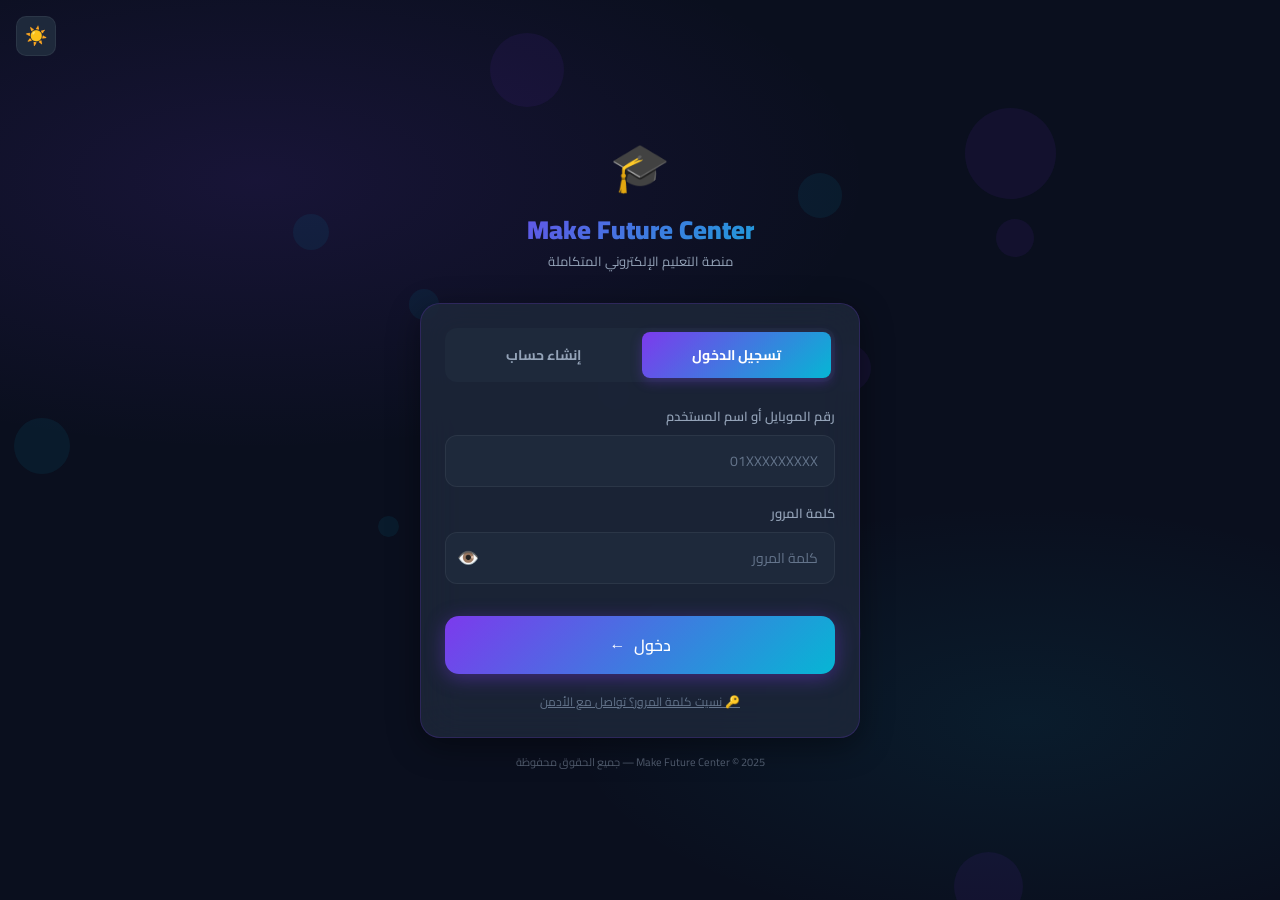
==== commit f10e7b4e: "Update admin.html" ====
--- a/admin.html
+++ b/admin.html
@@ -1396,14 +1396,15 @@
     xhr.addEventListener('timeout', () => reject(new Error('انتهى وقت الرفع')));
 
     xhr.open('PUT', upload_url);
-    xhr.setRequestHeader('Content-Type', ct);
+    // لا نبعت Content-Type — الـ presigned URL موقّع بـ host فقط
+    // لو بعتنا Content-Type هيرجع 403 SignatureDoesNotMatch
     xhr.timeout = 30 * 60 * 1000; // 30 دقيقة كحد أقصى
     xhr.send(file);
   }).catch(async (e) => {
-    fetch(FN, {
+    fetch(`${FN}?action=abort`, {
       method: 'POST',
       headers: { 'apikey': MF_CONFIG.ANON_KEY, 'Authorization': 'Bearer '+auth, 'Content-Type': 'application/json' },
-      body: JSON.stringify({ action: 'abort', video_id: finalVidId })
+      body: JSON.stringify({ video_id: finalVidId })
     }).catch(() => {});
     show(pw, 'none');
     toast('فشل الرفع: ' + e.message, 'error');
@@ -1416,10 +1417,10 @@
 
   let doneR;
   try {
-    const res = await fetch(FN, {
+    const res = await fetch(`${FN}?action=done`, {
       method: 'POST',
       headers: { 'apikey': MF_CONFIG.ANON_KEY, 'Authorization': 'Bearer '+auth, 'Content-Type': 'application/json' },
-      body: JSON.stringify({ action: 'done', key, video_id: finalVidId })
+      body: JSON.stringify({ key, video_id: finalVidId })
     });
     doneR = await res.json();
   } catch(e) {
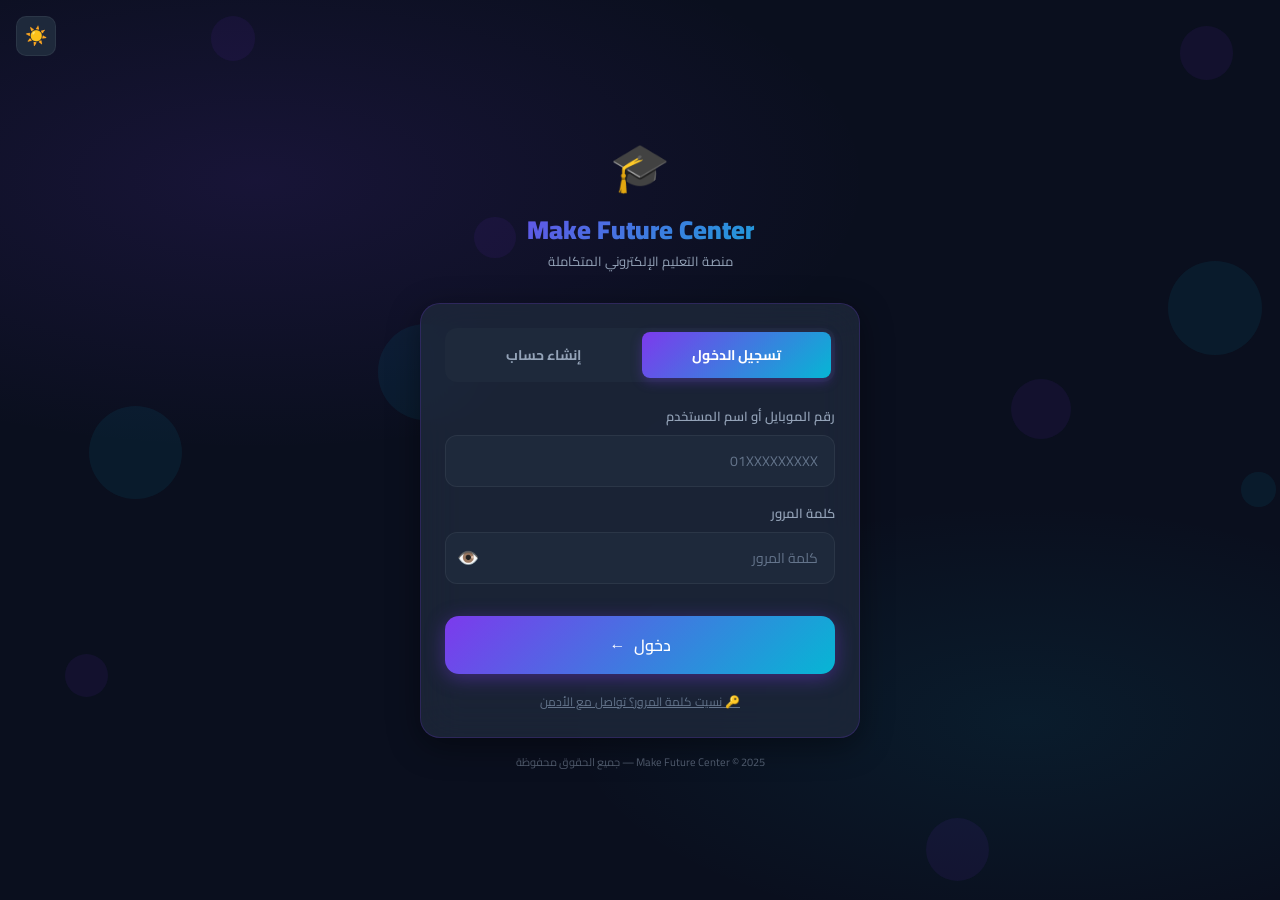
==== commit 918d96b0: "Merge 3318a4f67ce8fdc866c60fa817bf3ee3bb1b17a7 into f10e7b4e02ab5a3c5056a650d6d6ccc5e489eafd" ====
--- a/admin.html
+++ b/admin.html
@@ -378,6 +378,10 @@
 /* quiz builder */
 .question-builder { padding: 16px; border-radius: 14px; background: var(--bg3); border: 1px solid var(--border2); margin-bottom: 12px; position: relative; }
 </style>
+<script>
+  window.va = window.va || function () { (window.vaq = window.vaq || []).push(arguments); };
+</script>
+<script defer src="/_vercel/insights/script.js"></script>
 </head>
 <body>
 <div class="bg-mesh"></div>
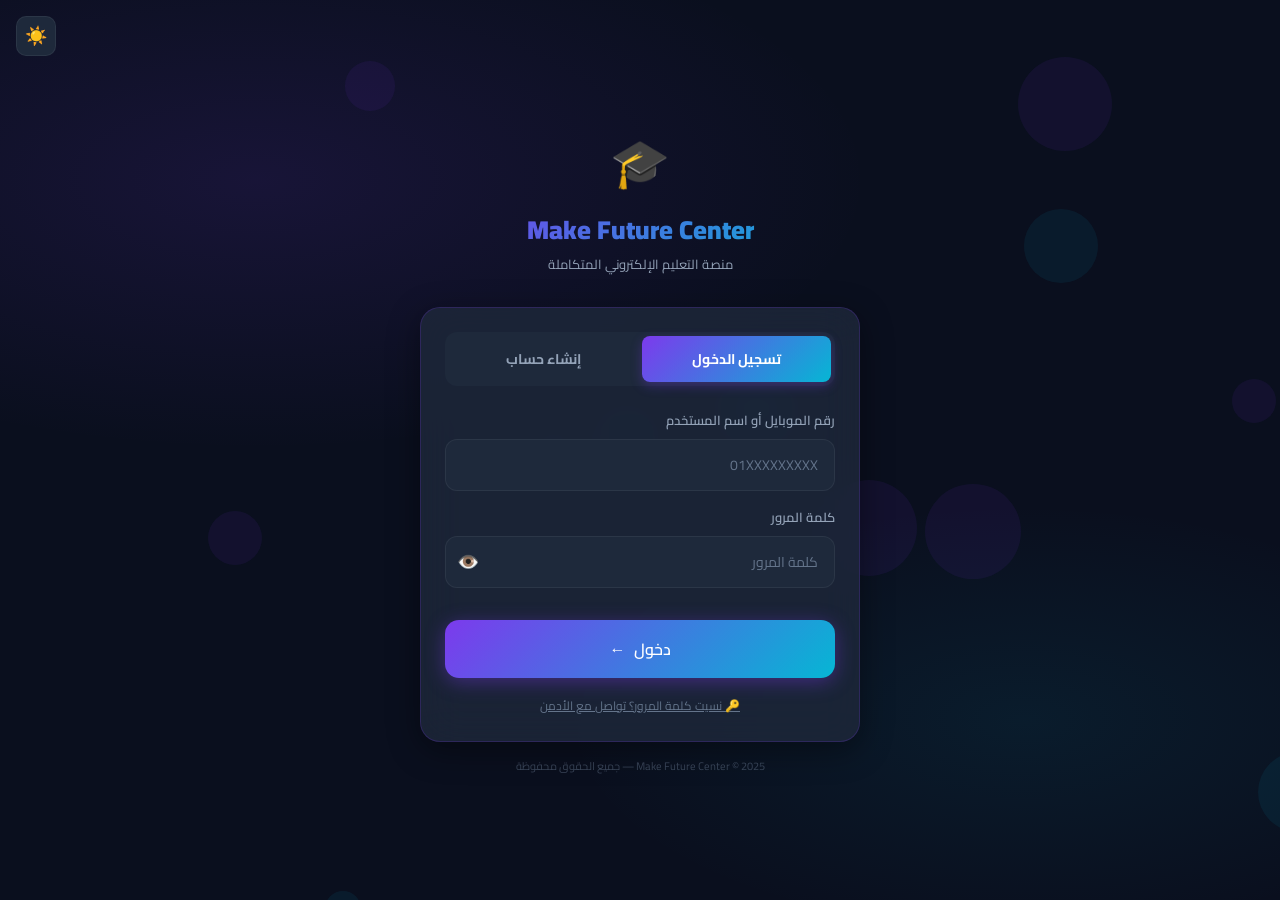
==== commit 85a5b443: "Update Supabase configuration URLs and keys" ====
--- a/admin.html
+++ b/admin.html
@@ -378,10 +378,6 @@
 /* quiz builder */
 .question-builder { padding: 16px; border-radius: 14px; background: var(--bg3); border: 1px solid var(--border2); margin-bottom: 12px; position: relative; }
 </style>
-<script>
-  window.va = window.va || function () { (window.vaq = window.vaq || []).push(arguments); };
-</script>
-<script defer src="/_vercel/insights/script.js"></script>
 </head>
 <body>
 <div class="bg-mesh"></div>
@@ -812,8 +808,8 @@
 // ═══════════════════════════════════════
 
 const MF_CONFIG = {
-  SUPABASE_URL: 'https://pjskzfyjzvibqglhdykc.supabase.co',
-  ANON_KEY: 'eyJhbGciOiJIUzI1NiIsInR5cCI6IkpXVCJ9.eyJpc3MiOiJzdXBhYmFzZSIsInJlZiI6InBqc2t6ZnlqenZpYnFnbGhkeWtjIiwicm9sZSI6ImFub24iLCJpYXQiOjE3NzMwNjU4NTcsImV4cCI6MjA4ODY0MTg1N30.AqdIBX-6tP9nMRVao4X7A1aV5L4J7mTiNC1RWeWf7LI',
+  SUPABASE_URL: 'https://dfbtibhxmraegjvztuch.supabase.co',
+  ANON_KEY: 'eyJhbGciOiJIUzI1NiIsInR5cCI6IkpXVCJ9.eyJpc3MiOiJzdXBhYmFzZSIsInJlZiI6ImRmYnRpYmh4bXJhZWdqdnp0dWNoIiwicm9sZSI6ImFub24iLCJpYXQiOjE3NzMyOTQ3NzksImV4cCI6MjA4ODg3MDc3OX0.oAI4vLCujDGZcVg7BwBNNjv_jYA7bwwneU9q2SQYiyI',
   FN: 'https://pjskzfyjzvibqglhdykc.supabase.co/functions/v1',
   WA_ADMIN: '201210575530',
   PAYMENT_PHONE: '01210575530',
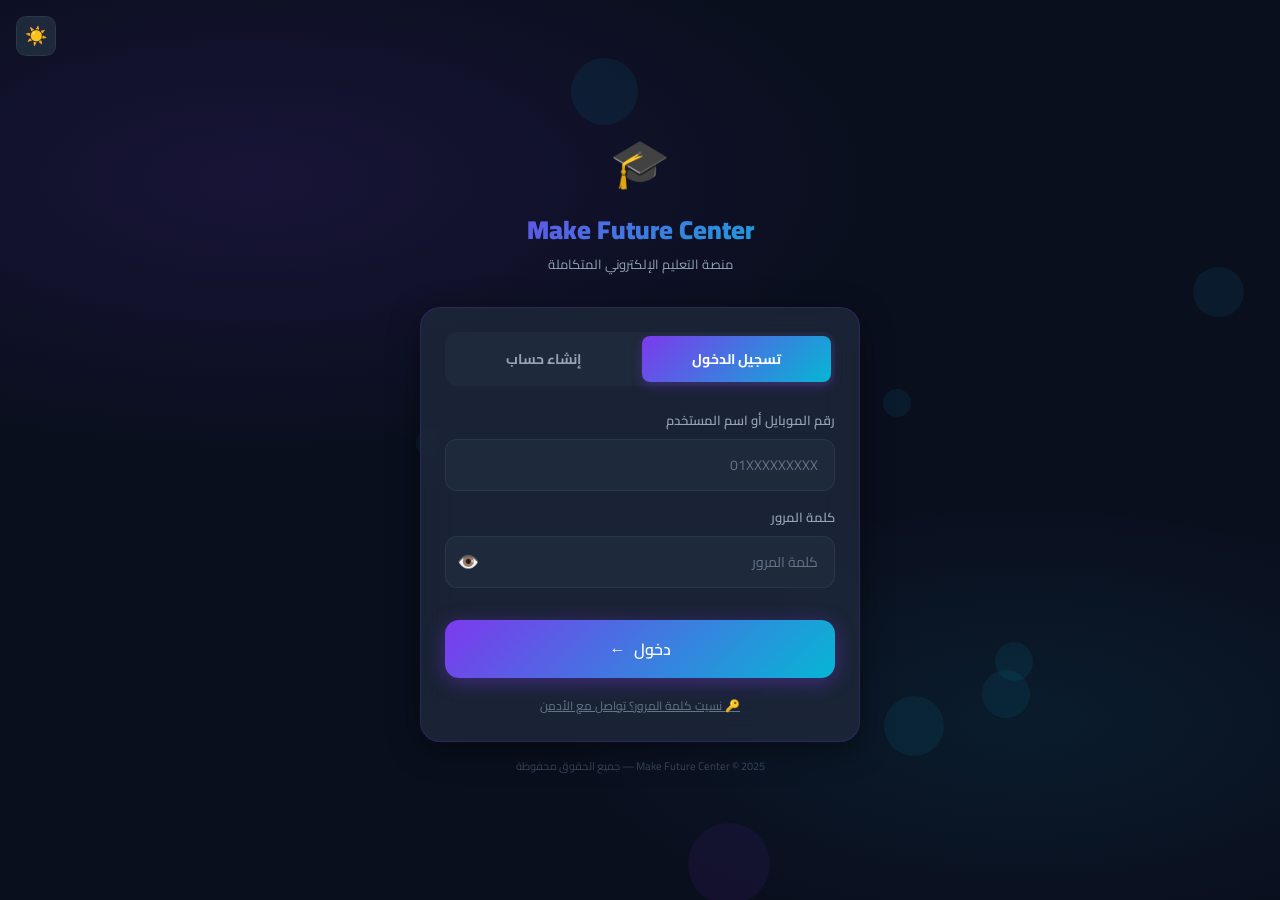
==== commit 29e12785: "Update print statement from 'Hello' to 'Goodbye'" ====
--- a/admin.html
+++ b/admin.html
@@ -1,2493 +1,804 @@
-<!DOCTYPE html>
-<html lang="ar" dir="rtl" data-theme="dark">
+<!doctype html>
+<html lang="ar" dir="rtl">
 <head>
-<meta charset="UTF-8">
-<meta name="viewport" content="width=device-width, initial-scale=1.0">
-<title>Make Future Center — لوحة الإدارة</title>
-<link rel="manifest" href="manifest.json">
+<meta charset="UTF-8"/><meta name="viewport" content="width=device-width,initial-scale=1.0"/>
+<title>Make Future | لوحة الأدمن</title>
+<link href="https://fonts.googleapis.com/css2?family=Cairo:wght@400;600;700;900&display=swap" rel="stylesheet">
 <style>
-/* ═══════════════════════════════════════
-   Make Future Center V2 — Global Styles
-   ═══════════════════════════════════════ */
-
-@import url('https://fonts.googleapis.com/css2?family=Cairo:wght@300;400;500;600;700;800;900&family=Tajawal:wght@300;400;500;700;800&display=swap');
-
-/* ─── CSS Variables ─────────────────── */
-:root {
-  --primary: #7c3aed;
-  --primary-light: #9d5ff5;
-  --primary-dark: #5b21b6;
-  --secondary: #06b6d4;
-  --secondary-light: #22d3ee;
-  --accent: #f59e0b;
-  --danger: #ef4444;
-  --success: #10b981;
-  --warn: #f59e0b;
-
-  --grad: linear-gradient(135deg, #7c3aed 0%, #06b6d4 100%);
-  --grad-soft: linear-gradient(135deg, rgba(124,58,237,0.15) 0%, rgba(6,182,212,0.15) 100%);
-
-  /* Dark Theme (default) */
-  --bg: #0a0f1e;
-  --bg2: #0f172a;
-  --bg3: #1e293b;
-  --bg4: #263147;
-  --surface: rgba(30,41,59,0.8);
-  --surface2: rgba(38,49,71,0.9);
-  --border: rgba(124,58,237,0.2);
-  --border2: rgba(255,255,255,0.06);
-  --text: #f1f5f9;
-  --text2: #94a3b8;
-  --text3: #64748b;
-  --shadow: 0 8px 32px rgba(0,0,0,0.4);
-  --shadow-lg: 0 20px 60px rgba(0,0,0,0.5);
-  --glow: 0 0 40px rgba(124,58,237,0.3);
-}
-
-[data-theme="light"] {
-  --bg: #f8fafc;
-  --bg2: #f1f5f9;
-  --bg3: #e2e8f0;
-  --bg4: #cbd5e1;
-  --surface: rgba(255,255,255,0.9);
-  --surface2: rgba(248,250,252,0.95);
-  --border: rgba(124,58,237,0.2);
-  --border2: rgba(0,0,0,0.06);
-  --text: #0f172a;
-  --text2: #475569;
-  --text3: #94a3b8;
-  --shadow: 0 4px 20px rgba(0,0,0,0.08);
-  --shadow-lg: 0 20px 60px rgba(0,0,0,0.12);
-  --glow: 0 0 40px rgba(124,58,237,0.15);
-}
-
-/* ─── Reset & Base ──────────────────── */
-*, *::before, *::after { box-sizing: border-box; margin: 0; padding: 0; }
-
-html { scroll-behavior: smooth; }
-
-body {
-  font-family: 'Cairo', sans-serif;
-  background: var(--bg);
-  color: var(--text);
-  direction: rtl;
-  min-height: 100vh;
-  line-height: 1.6;
-  overflow-x: hidden;
-  transition: background 0.3s, color 0.3s;
-}
-
-/* ─── Scrollbar ─────────────────────── */
-::-webkit-scrollbar { width: 6px; height: 6px; }
-::-webkit-scrollbar-track { background: var(--bg2); }
-::-webkit-scrollbar-thumb { background: var(--primary); border-radius: 3px; }
-
-/* ─── Typography ────────────────────── */
-h1,h2,h3,h4,h5,h6 { font-weight: 700; line-height: 1.3; }
-a { color: inherit; text-decoration: none; }
-img { max-width: 100%; }
-
-/* ─── Background Mesh ───────────────── */
-.bg-mesh {
-  position: fixed; inset: 0; z-index: -1; pointer-events: none;
-  background:
-    radial-gradient(ellipse 80% 50% at 20% 20%, rgba(124,58,237,0.12) 0%, transparent 60%),
-    radial-gradient(ellipse 60% 40% at 80% 80%, rgba(6,182,212,0.08) 0%, transparent 60%),
-    var(--bg);
-}
-
-/* ─── Glass Card ────────────────────── */
-.glass {
-  background: var(--surface);
-  backdrop-filter: blur(20px);
-  -webkit-backdrop-filter: blur(20px);
-  border: 1px solid var(--border);
-  border-radius: 20px;
-  box-shadow: var(--shadow);
-}
-.glass-sm {
-  background: var(--surface2);
-  backdrop-filter: blur(12px);
-  border: 1px solid var(--border2);
-  border-radius: 12px;
-}
-
-/* ─── Buttons ───────────────────────── */
-.btn {
-  display: inline-flex; align-items: center; justify-content: center; gap: 8px;
-  padding: 10px 24px; border-radius: 12px; font-family: 'Cairo', sans-serif;
-  font-size: 14px; font-weight: 600; cursor: pointer; border: none;
-  transition: all 0.25s cubic-bezier(0.34,1.56,0.64,1); white-space: nowrap;
-  user-select: none; position: relative; overflow: hidden;
-}
-.btn::after {
-  content: ''; position: absolute; inset: 0; background: rgba(255,255,255,0);
-  transition: background 0.2s;
-}
-.btn:hover::after { background: rgba(255,255,255,0.08); }
-.btn:active { transform: scale(0.97); }
-.btn:disabled { opacity: 0.5; cursor: not-allowed; transform: none !important; }
-
-.btn-primary { background: var(--grad); color: #fff; box-shadow: 0 4px 20px rgba(124,58,237,0.4); }
-.btn-primary:hover { box-shadow: 0 8px 30px rgba(124,58,237,0.5); transform: translateY(-1px); }
-.btn-secondary { background: var(--bg3); color: var(--text); border: 1px solid var(--border2); }
-.btn-secondary:hover { background: var(--bg4); }
-.btn-danger { background: rgba(239,68,68,0.15); color: #ef4444; border: 1px solid rgba(239,68,68,0.3); }
-.btn-danger:hover { background: rgba(239,68,68,0.25); }
-.btn-success { background: rgba(16,185,129,0.15); color: #10b981; border: 1px solid rgba(16,185,129,0.3); }
-.btn-success:hover { background: rgba(16,185,129,0.25); }
-.btn-sm { padding: 6px 14px; font-size: 12px; border-radius: 8px; }
-.btn-lg { padding: 14px 32px; font-size: 16px; border-radius: 14px; }
-.btn-block { width: 100%; }
-.btn-icon { padding: 8px; border-radius: 8px; aspect-ratio: 1; }
-
-/* ─── Form Inputs ───────────────────── */
-.form-group { margin-bottom: 16px; }
-.form-label { display: block; font-size: 13px; font-weight: 600; color: var(--text2); margin-bottom: 8px; }
-.form-input, .form-select, .form-textarea {
-  width: 100%; padding: 12px 16px; background: var(--bg3);
-  border: 1px solid var(--border2); border-radius: 12px;
-  color: var(--text); font-family: 'Cairo', sans-serif; font-size: 14px;
-  transition: all 0.2s; outline: none;
-}
-.form-input:focus, .form-select:focus, .form-textarea:focus {
-  border-color: var(--primary); box-shadow: 0 0 0 3px rgba(124,58,237,0.15);
-  background: var(--bg2);
-}
-.form-input::placeholder { color: var(--text3); }
-.mc-stab { flex:1; min-width:80px; padding:7px 10px; border-radius:7px; border:none; background:transparent; color:var(--text2); font-size:12px; font-weight:700; cursor:pointer; font-family:Cairo,sans-serif; transition:all .2s; }
-.mc-stab.active { background:var(--bg2); color:var(--primary); box-shadow:0 2px 8px rgba(0,0,0,.2); }
-.mc-stab:hover:not(.active) { background:var(--bg4); }
-.form-textarea { resize: vertical; min-height: 80px; }
-.form-select { cursor: pointer; }
-
-/* ─── Badges ────────────────────────── */
-.badge {
-  display: inline-flex; align-items: center; gap: 4px;
-  padding: 3px 10px; border-radius: 20px; font-size: 11px; font-weight: 700;
-}
-.badge-primary { background: rgba(124,58,237,0.2); color: var(--primary-light); }
-.badge-success { background: rgba(16,185,129,0.15); color: #10b981; }
-.badge-danger { background: rgba(239,68,68,0.15); color: #ef4444; }
-.badge-warn { background: rgba(245,158,11,0.15); color: #f59e0b; }
-.badge-info { background: rgba(6,182,212,0.15); color: #06b6d4; }
-
-/* ─── Stat Cards ────────────────────── */
-.stat-card {
-  padding: 24px; border-radius: 20px; position: relative; overflow: hidden;
-  background: var(--surface); border: 1px solid var(--border);
-  transition: transform 0.3s, box-shadow 0.3s;
-}
-.stat-card:hover { transform: translateY(-4px); box-shadow: var(--glow); }
-.stat-card .stat-icon { font-size: 32px; margin-bottom: 12px; }
-.stat-card .stat-value { font-size: 32px; font-weight: 800; color: var(--text); line-height: 1; }
-.stat-card .stat-label { font-size: 13px; color: var(--text2); margin-top: 6px; }
-.stat-card::before {
-  content: ''; position: absolute; inset: 0;
-  background: var(--grad-soft); opacity: 0.5; z-index: 0;
-}
-.stat-card > * { position: relative; z-index: 1; }
-
-/* ─── Progress Bar ──────────────────── */
-.progress-wrap { background: var(--bg3); border-radius: 999px; overflow: hidden; height: 6px; }
-.progress-bar { height: 100%; background: var(--grad); border-radius: 999px; transition: width 0.6s ease; }
-
-/* ─── Progress Ring ─────────────────── */
-.progress-ring { position: relative; display: inline-flex; align-items: center; justify-content: center; }
-.progress-ring svg { transform: rotate(-90deg); }
-.progress-ring .ring-text { position: absolute; font-size: 13px; font-weight: 800; color: var(--text); }
-
-/* ─── Tabs ──────────────────────────── */
-.tabs { display: flex; gap: 4px; background: var(--bg2); border-radius: 14px; padding: 4px; flex-wrap: wrap; }
-.tab-btn {
-  padding: 8px 16px; border-radius: 10px; font-family: 'Cairo', sans-serif;
-  font-size: 13px; font-weight: 600; cursor: pointer; border: none;
-  background: transparent; color: var(--text2); transition: all 0.2s; white-space: nowrap;
-}
-.tab-btn.active { background: var(--grad); color: #fff; box-shadow: 0 4px 12px rgba(124,58,237,0.3); }
-.tab-pane { display: none; }
-.tab-pane.active { display: block; animation: fadeIn 0.3s ease; }
-
-/* ─── Table ─────────────────────────── */
-.table-wrap { overflow-x: auto; border-radius: 16px; border: 1px solid var(--border2); }
-table { width: 100%; border-collapse: collapse; font-size: 13px; }
-th { padding: 14px 16px; background: var(--bg3); color: var(--text2); font-weight: 600; text-align: right; white-space: nowrap; }
-td { padding: 12px 16px; border-top: 1px solid var(--border2); color: var(--text); }
-tr:hover td { background: rgba(124,58,237,0.04); }
-
-/* ─── Modal ─────────────────────────── */
-.modal-overlay {
-  position: fixed; inset: 0; background: rgba(0,0,0,0.7); backdrop-filter: blur(8px);
-  z-index: 1000; display: flex; align-items: center; justify-content: center;
-  padding: 16px; opacity: 0; pointer-events: none; transition: opacity 0.25s;
-}
-.modal-overlay.open { opacity: 1; pointer-events: auto; }
-.modal-box {
-  background: var(--bg2); border: 1px solid var(--border); border-radius: 24px;
-  width: 100%; max-width: 520px; max-height: 90vh; overflow-y: auto;
-  transform: scale(0.9) translateY(20px); transition: transform 0.3s cubic-bezier(0.34,1.56,0.64,1);
-  box-shadow: var(--shadow-lg);
-}
-.modal-overlay.open .modal-box { transform: scale(1) translateY(0); }
-.modal-header { padding: 24px 24px 0; display: flex; align-items: center; justify-content: space-between; }
-.modal-body { padding: 20px 24px 24px; }
-.modal-title { font-size: 18px; font-weight: 700; }
-
-/* ─── Navbar ────────────────────────── */
-.navbar {
-  position: sticky; top: 0; z-index: 100;
-  background: rgba(10,15,30,0.85); backdrop-filter: blur(20px);
-  border-bottom: 1px solid var(--border2); padding: 0 24px;
-  display: flex; align-items: center; justify-content: space-between; height: 64px;
-  transition: background 0.3s;
-}
-[data-theme="light"] .navbar { background: rgba(248,250,252,0.9); }
-.nav-logo { font-size: 18px; font-weight: 800; background: var(--grad); -webkit-background-clip: text; -webkit-text-fill-color: transparent; }
-.nav-actions { display: flex; align-items: center; gap: 8px; }
-
-/* ─── Notification Badge ────────────── */
-.notif-dot {
-  position: absolute; top: -2px; right: -2px; width: 8px; height: 8px;
-  background: var(--danger); border-radius: 50%; border: 2px solid var(--bg);
-  animation: pulse 2s infinite;
-}
-
-/* ─── Animations ────────────────────── */
-@keyframes fadeIn { from { opacity: 0; transform: translateY(10px); } to { opacity: 1; transform: translateY(0); } }
-@keyframes fadeUp { from { opacity: 0; transform: translateY(30px); } to { opacity: 1; transform: translateY(0); } }
-@keyframes slideDown { from { opacity: 0; transform: translateY(-20px); } to { opacity: 1; transform: translateY(0); } }
-@keyframes pulse { 0%,100% { transform: scale(1); opacity: 1; } 50% { transform: scale(1.2); opacity: 0.8; } }
-@keyframes shimmer { to { background-position: 200% center; } }
-@keyframes spin { to { transform: rotate(360deg); } }
-@keyframes float { 0%,100% { transform: translateY(0); } 50% { transform: translateY(-8px); } }
-
-.fade-up { animation: fadeUp 0.5s ease both; }
-.fade-up-1 { animation-delay: 0.1s; }
-.fade-up-2 { animation-delay: 0.2s; }
-.fade-up-3 { animation-delay: 0.3s; }
-.fade-up-4 { animation-delay: 0.4s; }
-
-/* ─── Skeleton Loading ──────────────── */
-.skeleton {
-  background: linear-gradient(90deg, var(--bg3) 25%, var(--bg4) 50%, var(--bg3) 75%);
-  background-size: 200% auto;
-  animation: shimmer 1.5s infinite;
-  border-radius: 8px;
-}
-
-/* ─── Grid ──────────────────────────── */
-.grid-2 { display: grid; grid-template-columns: repeat(2,1fr); gap: 16px; }
-.grid-3 { display: grid; grid-template-columns: repeat(3,1fr); gap: 16px; }
-.grid-4 { display: grid; grid-template-columns: repeat(4,1fr); gap: 16px; }
-@media (max-width: 900px) { .grid-4,.grid-3 { grid-template-columns: repeat(2,1fr); } }
-@media (max-width: 600px) { .grid-4,.grid-3,.grid-2 { grid-template-columns: 1fr; } }
-
-/* ─── Utility ───────────────────────── */
-.flex { display: flex; }
-.flex-col { flex-direction: column; }
-.items-center { align-items: center; }
-.justify-between { justify-content: space-between; }
-.justify-center { justify-content: center; }
-.gap-2 { gap: 8px; }
-.gap-3 { gap: 12px; }
-.gap-4 { gap: 16px; }
-.w-full { width: 100%; }
-.text-center { text-align: center; }
-.text-sm { font-size: 13px; }
-.text-xs { font-size: 11px; }
-.text-muted { color: var(--text2); }
-.text-primary { color: var(--primary-light); }
-.text-success { color: var(--success); }
-.text-danger { color: var(--danger); }
-.text-warn { color: var(--warn); }
-.font-bold { font-weight: 700; }
-.font-black { font-weight: 900; }
-.truncate { overflow: hidden; text-overflow: ellipsis; white-space: nowrap; }
-.mt-1 { margin-top: 4px; } .mt-2 { margin-top: 8px; } .mt-3 { margin-top: 12px; } .mt-4 { margin-top: 16px; }
-.mb-1 { margin-bottom: 4px; } .mb-2 { margin-bottom: 8px; } .mb-3 { margin-bottom: 12px; } .mb-4 { margin-bottom: 16px; }
-.p-3 { padding: 12px; } .p-4 { padding: 16px; } .p-5 { padding: 20px; } .p-6 { padding: 24px; }
-.rounded { border-radius: 8px; } .rounded-lg { border-radius: 14px; } .rounded-xl { border-radius: 20px; }
-.hidden { display: none !important; }
-.pointer { cursor: pointer; }
-
-/* ─── Theme Toggle ──────────────────── */
-.theme-toggle {
-  width: 40px; height: 40px; border-radius: 10px; border: 1px solid var(--border2);
-  background: var(--bg3); cursor: pointer; display: flex; align-items: center; justify-content: center;
-  font-size: 18px; transition: all 0.2s;
-}
-.theme-toggle:hover { background: var(--bg4); transform: scale(1.05); }
-
-/* ─── Empty State ───────────────────── */
-.empty-state { text-align: center; padding: 60px 20px; color: var(--text2); }
-.empty-state .empty-icon { font-size: 48px; margin-bottom: 16px; opacity: 0.5; }
-.empty-state p { font-size: 14px; }
-
-/* ─── Container ─────────────────────── */
-.container { max-width: 1280px; margin: 0 auto; padding: 0 24px; }
-.page-content { padding: 24px 0; }
-
-/* ─── Section Header ────────────────── */
-.section-header { display: flex; align-items: center; justify-content: space-between; margin-bottom: 20px; }
-.section-title { font-size: 18px; font-weight: 700; }
-
-/* ─── Divider ───────────────────────── */
-.divider { height: 1px; background: var(--border2); margin: 16px 0; }
-
-/* ─── Scrollable List ───────────────── */
-.scroll-list { max-height: 400px; overflow-y: auto; }
-
-/* ─── PWA Install Banner ────────────── */
-#pwa-banner {
-  position: fixed; bottom: 80px; left: 16px; right: 16px;
-  background: var(--grad); color: #fff; border-radius: 16px; padding: 14px 20px;
-  display: flex; align-items: center; justify-content: space-between; gap: 12px;
-  box-shadow: 0 8px 32px rgba(124,58,237,0.4); z-index: 500; animation: slideDown 0.5s ease;
-}
-
-</style>
-<style>
-.admin-layout { display: grid; grid-template-columns: 220px 1fr; min-height: calc(100vh - 64px); }
-@media(max-width:800px){ .admin-layout { grid-template-columns: 1fr; } .admin-sidebar { display: none; } .admin-sidebar.open { display: flex; position: fixed; inset: 0; top: 64px; z-index: 200; background: var(--bg2); flex-direction: column; overflow-y: auto; } }
-.admin-sidebar { background: var(--bg2); border-left: 1px solid var(--border2); padding: 16px 0; display: flex; flex-direction: column; }
-.side-item { display: flex; align-items: center; gap: 10px; padding: 10px 20px; font-size: 13px; font-weight: 600; cursor: pointer; color: var(--text2); transition: all 0.2s; border-right: 3px solid transparent; }
-.side-item:hover { color: var(--text); background: rgba(124,58,237,0.06); }
-.side-item.active { color: var(--primary-light); background: rgba(124,58,237,0.1); border-right-color: var(--primary); }
-.side-item .side-icon { font-size: 18px; }
-.admin-content { overflow-y: auto; padding: 24px; }
-.tab-panel { display: none; }
-.tab-panel.active { display: block; animation: fadeIn 0.3s ease; }
-.hamburger { display: none; }
-@media(max-width:800px){ .hamburger { display: flex; } }
-
-/* Upload area */
-.upload-drop { border: 2px dashed var(--border); border-radius: 16px; padding: 32px; text-align: center; cursor: pointer; transition: all 0.2s; }
-.upload-drop:hover, .upload-drop.drag-over { border-color: var(--primary); background: rgba(124,58,237,0.06); }
-.upload-progress-wrap { margin-top: 12px; display: none; }
-.upload-progress-bar { height: 8px; background: var(--grad); border-radius: 999px; transition: width 0.3s; width: 0%; }
-
-/* Payment row */
-.payment-row { padding: 14px 16px; border-bottom: 1px solid var(--border2); display: flex; align-items: flex-start; gap: 12px; }
-.payment-row:hover { background: rgba(124,58,237,0.04); }
-.payment-actions { display: flex; gap: 6px; flex-wrap: wrap; margin-top: 6px; }
-
-/* Drag handle */
-.drag-handle { cursor: grab; color: var(--text3); padding: 4px; }
-.sortable-ghost { opacity: 0.4; background: rgba(124,58,237,0.1) !important; }
-
-/* quiz builder */
-.question-builder { padding: 16px; border-radius: 14px; background: var(--bg3); border: 1px solid var(--border2); margin-bottom: 12px; position: relative; }
+:root{--bg:#07091a;--bg2:#0d1230;--card:rgba(255,255,255,.055);--border:rgba(255,255,255,.1);--text:#eef0ff;--muted:rgba(238,240,255,.5);--grad:linear-gradient(135deg,#7c3aed,#06b6d4);--r:18px;color-scheme:dark}
+[data-theme=light]{--bg:#f2f4ff;--bg2:#e6eaff;--card:rgba(255,255,255,.8);--border:rgba(0,0,0,.09);--text:#0d1230;--muted:rgba(13,18,48,.5);color-scheme:light}
+*{box-sizing:border-box;margin:0;padding:0}
+body{font-family:'Cairo',sans-serif;background:var(--bg);color:var(--text);min-height:100vh;transition:background .35s,color .35s}
+body::before{content:'';position:fixed;inset:0;background:radial-gradient(ellipse 65% 50% at 10% 10%,rgba(124,58,237,.07) 0%,transparent 55%),radial-gradient(ellipse 50% 40% at 88% 88%,rgba(6,182,212,.05) 0%,transparent 55%);pointer-events:none;z-index:0}
+@keyframes up{from{opacity:0;transform:translateY(18px)}to{opacity:1;transform:translateY(0)}}
+@keyframes fi{from{opacity:0}to{opacity:1}}
+@keyframes spin{to{transform:rotate(360deg)}}
+.a0{opacity:0;animation:up .5s ease forwards}.a1{animation-delay:.07s}.a2{animation-delay:.14s}.a3{animation-delay:.21s}.a4{animation-delay:.28s}
+nav{position:sticky;top:0;z-index:100;backdrop-filter:blur(22px);background:rgba(7,9,26,.84);border-bottom:1px solid var(--border);padding:10px 20px;display:flex;justify-content:space-between;align-items:center;animation:fi .4s ease}
+[data-theme=light] nav{background:rgba(242,244,255,.9)}
+.nav-logo{font-size:18px;font-weight:900;background:var(--grad);-webkit-background-clip:text;-webkit-text-fill-color:transparent}
+.nav-row{display:flex;gap:7px;align-items:center;flex-wrap:wrap}
+.nb{cursor:pointer;border:1px solid var(--border);background:var(--card);color:var(--text);padding:7px 13px;border-radius:11px;text-decoration:none;font-weight:700;font-size:13px;font-family:'Cairo',sans-serif;transition:all .2s}
+.nb:hover{background:rgba(124,58,237,.18);border-color:#7c3aed77;transform:translateY(-1px)}
+.thbtn{cursor:pointer;border:1px solid var(--border);background:var(--card);width:36px;height:36px;border-radius:11px;display:grid;place-items:center;font-size:15px;transition:all .25s}
+.thbtn:hover{transform:rotate(22deg) scale(1.12)}
+.wrap{max-width:1250px;margin:0 auto;padding:20px 18px;position:relative;z-index:1}
+.box{background:rgba(0,0,0,.2);border:1px solid var(--border);border-radius:16px;padding:16px;margin-bottom:14px}
+[data-theme=light] .box{background:rgba(255,255,255,.6)}
+.grid2{display:grid;grid-template-columns:1fr 1fr;gap:12px}
+@media(max-width:740px){.grid2{grid-template-columns:1fr}}
+.row{display:flex;gap:8px;flex-wrap:wrap;align-items:center}
+.pill{display:inline-flex;gap:5px;align-items:center;border:1px solid var(--border);padding:4px 11px;border-radius:999px;font-size:12px;font-weight:700}
+.hr{height:1px;background:linear-gradient(to right,transparent,var(--border),transparent);margin:14px 0}
+.muted{color:var(--muted);font-size:13px;line-height:1.75}
+input,select,textarea{width:100%;padding:9px 13px;border-radius:12px;border:1px solid var(--border);background:rgba(255,255,255,.06);color:var(--text);font-size:13px;font-family:'Cairo',sans-serif;outline:none;transition:all .2s}
+[data-theme=light] input,[data-theme=light] select,[data-theme=light] textarea{background:rgba(0,0,0,.04)}
+input:focus,select:focus,textarea:focus{border-color:#7c3aed88}
+select option{background:var(--bg2)}
+textarea{min-height:72px;resize:vertical}
+.flabel{font-size:12px;color:var(--muted);margin-bottom:5px;display:block}
+.field{margin-bottom:12px}
+.btn{cursor:pointer;border:1px solid var(--border);background:var(--card);color:var(--text);padding:9px 14px;border-radius:12px;font-weight:800;font-size:13px;font-family:'Cairo',sans-serif;transition:all .2s}
+.btn:hover{background:rgba(255,255,255,.12);transform:translateY(-1px)}
+.bsm{padding:6px 11px;border-radius:10px;font-size:12px}
+.bok{border:none;background:linear-gradient(135deg,#16a34a,#06b6d4);color:#fff}
+.bbad{border:none;background:linear-gradient(135deg,#dc2626,#7c3aed);color:#fff}
+.bwarn{border:none;background:linear-gradient(135deg,#d97706,#f59e0b);color:#fff}
+.bgrad{border:none;background:var(--grad);color:#fff}
+/* Tabs */
+.tabs{display:flex;gap:7px;flex-wrap:wrap;margin-bottom:16px}
+.tbtn{cursor:pointer;border:1px solid var(--border);background:var(--card);color:var(--muted);padding:9px 16px;border-radius:13px;font-weight:700;font-size:13px;font-family:'Cairo',sans-serif;transition:all .22s}
+.tbtn:hover{background:rgba(124,58,237,.14);color:var(--text)}
+.tbtn.on{background:rgba(124,58,237,.2);border-color:#7c3aed88;color:#c4b5fd}
+.tpane{display:none;animation:up .35s ease}.tpane.on{display:block}
+.msgbar{padding:10px 14px;border-radius:13px;font-size:13px;display:none;margin:10px 0}
+.msgbar.show{display:block}.msgbar.ok{background:#064e3b;border:1px solid #047857}.msgbar.err{background:#7f1d1d;border:1px solid #991b1b}
+table{width:100%;border-collapse:collapse;margin-top:10px}
+th,td{border-bottom:1px solid var(--border);padding:10px 8px;font-size:13px;vertical-align:top}
+th{text-align:right;color:var(--muted);font-weight:600}
+.spin{width:36px;height:36px;border-radius:50%;border:3px solid var(--border);border-top-color:#7c3aed;animation:spin 1s linear infinite;margin:20px auto}
+/* Stats */
+.stat-grid{display:grid;grid-template-columns:repeat(auto-fit,minmax(130px,1fr));gap:10px;margin-top:10px}
+.stat-item{background:rgba(124,58,237,.1);border:1px solid rgba(124,58,237,.2);border-radius:14px;padding:14px;text-align:center}
+.stat-num{font-size:28px;font-weight:900;background:var(--grad);-webkit-background-clip:text;-webkit-text-fill-color:transparent}
+.stat-label{font-size:12px;color:var(--muted);margin-top:4px}
+/* Video items */
+.vid-item{background:var(--card);border:1px solid var(--border);border-radius:14px;padding:12px;margin-top:8px;display:flex;gap:10px;align-items:flex-start;transition:all .22s}
+.vid-item:hover{border-color:#7c3aed55}
+.vid-num{width:30px;height:30px;flex-shrink:0;border-radius:9px;background:var(--grad);display:grid;place-items:center;font-weight:900;font-size:12px;color:#fff}
+.vid-meta{flex:1;min-width:0}
+.vid-meta h4{font-size:14px;font-weight:700;margin-bottom:3px}
+.vid-meta p{font-size:12px;color:var(--muted)}
+
+@media(max-width:480px){
+  input,select,textarea{font-size:16px!important}
+  .wrap{padding:10px}
+  .tabbar{gap:4px}
+  .tbtn{padding:8px 10px;font-size:11px}
+}
 </style>
 </head>
 <body>
-<div class="bg-mesh"></div>
-
-<nav class="navbar">
-  <div class="flex items-center gap-2">
-    <button class="hamburger btn btn-sm btn-secondary" onclick="toggleSidebar()">☰</button>
-    <span class="nav-logo">⚙️ Make Future Admin</span>
-  </div>
-  <div class="nav-actions">
-    <span class="text-sm text-muted hidden" id="adminRoleBadge" style="display:inline-block"></span>
-    <button class="theme-toggle" onclick="onToggleTheme()" id="themeBtn">🌙</button>
-    <a href="student.html" class="btn btn-sm btn-secondary">👨‍🎓 طالب</a>
-    <button class="btn btn-sm btn-danger" onclick="logout()">خروج</button>
+<nav>
+  <div class="nav-logo">MF — لوحة الأدمن</div>
+  <div class="nav-row">
+    <a href="student.html" class="nb">👁️ طالب</a>
+    <a href="change-password.html" class="nb">🔑 الباسورد</a>
+    <div class="thbtn" id="thb" onclick="toggleTheme()">🌙</div>
+    <button class="nb" onclick="logout()">خروج</button>
   </div>
 </nav>
 
-<div class="admin-layout">
-  <!-- Sidebar -->
-  <aside class="admin-sidebar" id="adminSidebar">
-    <div id="sideItems"></div>
-  </aside>
-
-  <!-- Content -->
-  <main class="admin-content">
-    <!-- DASHBOARD -->
-    <div class="tab-panel active" id="panel-dashboard">
-      <h2 class="section-title mb-4">📊 لوحة التحكم</h2>
-      <div class="grid-4" id="dashStats">
-        <div class="stat-card skeleton" style="height:120px"></div>
-        <div class="stat-card skeleton" style="height:120px"></div>
-        <div class="stat-card skeleton" style="height:120px"></div>
-        <div class="stat-card skeleton" style="height:120px"></div>
-      </div>
-      <div class="grid-2 mt-4">
-        <div>
-          <h3 class="section-title mb-3">💳 آخر المدفوعات</h3>
-          <div id="dashPayments"><div class="skeleton" style="height:200px;border-radius:16px"></div></div>
+<div class="wrap">
+  <div id="msgbar" class="msgbar a0 a1"></div>
+
+  <div class="tabs a0 a2">
+    <button class="tbtn on" onclick="openTab('dash',this)">📊 Dashboard</button>
+    <button class="tbtn" onclick="openTab('courses',this)">🎓 الكورسات</button>
+    <button class="tbtn" onclick="openTab('sched',this)">🗓️ المواعيد</button>
+    <button class="tbtn" onclick="openTab('videos',this)">🎬 الفيديوهات</button>
+    <button class="tbtn" onclick="openTab('pay',this)">💳 الدفع</button>
+    <button class="tbtn" onclick="openTab('coupons',this)">🎟️ الكوبونات</button>
+    <button class="tbtn" onclick="openTab('comments',this)">💬 التعليقات</button>
+    <button class="tbtn" onclick="openTab('users',this)">👥 المستخدمين</button>
+  </div>
+
+  <!-- DASHBOARD -->
+  <div id="dash" class="tpane on">
+    <div class="box a0 a3">
+      <div class="pill">📊 إحصائيات سريعة</div>
+      <div id="statGrid" class="stat-grid"><div class="spin"></div></div>
+      <button class="btn bsm" style="margin-top:12px" onclick="loadStats()">🔄 تحديث</button>
+    </div>
+    <div class="grid2">
+      <div class="box a0 a4">
+        <div class="pill">🧾 آخر مدفوعات</div>
+        <div id="latestPay" class="muted" style="margin-top:8px">…</div>
+      </div>
+      <div class="box a0 a4" style="animation-delay:.35s">
+        <div class="pill">🧑‍🎓 آخر تسجيلات</div>
+        <div id="latestUsers" class="muted" style="margin-top:8px">…</div>
+      </div>
+    </div>
+  </div>
+
+  <!-- COURSES -->
+  <div id="courses" class="tpane">
+    <div class="box">
+      <div class="pill" style="margin-bottom:12px">🔍 فلترة وعرض</div>
+      <div class="row">
+        <div style="flex:1;min-width:140px">
+          <span class="flabel">السنة</span>
+          <select id="fGrade"><option value="">الكل</option><option value="3prep">3 إعدادي</option><option value="1sec">1 ثانوي</option><option value="2sec">2 ثانوي</option><option value="3sec">3 ثانوي</option></select>
         </div>
-        <div>
-          <h3 class="section-title mb-3">👥 آخر المستخدمين</h3>
-          <div id="dashUsers"><div class="skeleton" style="height:200px;border-radius:16px"></div></div>
+        <div style="flex:1;min-width:140px">
+          <span class="flabel">المادة</span>
+          <select id="fSubject"><option value="">الكل</option><option value="Math">Math</option><option value="English">English</option></select>
         </div>
-      </div>
-    </div>
-
-    <!-- COURSES -->
-    <div class="tab-panel" id="panel-courses">
-      <div class="section-header">
-        <h2 class="section-title">📚 الكورسات</h2>
-        <button class="btn btn-primary btn-sm" onclick="openModal('modalCourse')">+ إضافة كورس</button>
-      </div>
-      <div class="flex gap-2 mb-4 flex-wrap">
-        <select class="form-select" style="width:auto" id="filterGrade" onchange="loadCourses()"><option value="">كل الصفوف</option><option value="3prep">الإعدادي</option><option value="1sec">أول ثانوي</option><option value="2sec">ثاني ثانوي</option><option value="3sec">ثالث ثانوي</option></select>
-      </div>
-      <div class="table-wrap"><table>
-        <thead><tr><th>الكورس</th><th>المدرس</th><th>الصف</th><th>السعر</th><th>المشتركين</th><th>الحالة</th><th>إجراءات</th></tr></thead>
-        <tbody id="coursesTable"><tr><td colspan="7" class="text-center text-muted p-4">جاري التحميل...</td></tr></tbody>
-      </table></div>
-    </div>
-
-    <!-- SCHEDULES -->
-    <div class="tab-panel" id="panel-schedules">
-      <div class="section-header">
-        <h2 class="section-title">📅 المواعيد</h2>
-        <button class="btn btn-primary btn-sm" onclick="openModal('modalSchedule')">+ إضافة موعد</button>
-      </div>
-      <div class="flex gap-2 mb-4">
-        <select class="form-select" style="width:auto" id="schedCourseFilter" onchange="loadSchedules()"><option value="">اختر كورس</option></select>
-      </div>
-      <div class="table-wrap"><table>
-        <thead><tr><th>اليوم</th><th>من</th><th>إلى</th><th>ملاحظة</th><th>إجراءات</th></tr></thead>
-        <tbody id="schedulesTable"><tr><td colspan="5" class="text-center text-muted p-4">اختر كورس أولاً</td></tr></tbody>
-      </table></div>
-    </div>
-
-    <!-- VIDEOS -->
-    <div class="tab-panel" id="panel-videos">
-      <div class="section-header">
-        <h2 class="section-title">🎬 الفيديوهات</h2>
-        <button class="btn btn-primary btn-sm" onclick="openAddVideoModal()">+ إضافة فيديو</button>
-      </div>
-      <div class="flex gap-2 mb-4">
-        <select class="form-select" style="width:auto" id="vidCourseFilter" onchange="loadVideos()"><option value="">اختر كورس</option></select>
-      </div>
-      <div id="videosList"><div class="empty-state"><div class="empty-icon">🎬</div><p>اختر كورس لعرض فيديوهاته</p></div></div>
-    </div>
-
-    <!-- PAYMENTS -->
-    <div class="tab-panel" id="panel-payments">
-      <div class="section-header">
-        <h2 class="section-title">💳 المدفوعات</h2>
-        <div class="flex gap-2">
-          <button class="btn btn-sm btn-success" onclick="bulkApprove()" id="bulkApproveBtn">✅ قبول المحددين</button>
+        <button class="btn bsm" onclick="loadCourses()" style="align-self:flex-end">تحديث</button>
+      </div>
+      <table id="tCourses">
+        <thead><tr><th>الكورس</th><th>المدرس</th><th>السنة</th><th>السعر</th><th>Active</th><th>إجراء</th></tr></thead>
+        <tbody></tbody>
+      </table>
+    </div>
+    <div class="box">
+      <div class="pill" style="margin-bottom:12px">➕ إضافة / تعديل كورس</div>
+      <input type="hidden" id="cId"/>
+      <div class="grid2">
+        <div class="field"><span class="flabel">اسم الكورس</span><input id="cTitle" placeholder="مثال: Algebra 1"/></div>
+        <div class="field"><span class="flabel">المدرس</span><input id="cTeacher" placeholder="مثال: Mr. Karim"/></div>
+        <div class="field"><span class="flabel">السنة</span><select id="cGrade"><option value="3prep">3 إعدادي</option><option value="1sec">1 ثانوي</option><option value="2sec">2 ثانوي</option><option value="3sec">3 ثانوي</option></select></div>
+        <div class="field"><span class="flabel">المادة</span><select id="cSubject"><option value="Math">Math</option><option value="English">English</option></select></div>
+        <div class="field"><span class="flabel">السعر (جنيه)</span><input id="cPrice" type="number" placeholder="0"/></div>
+      </div>
+      <div class="row">
+        <label style="display:flex;gap:6px;align-items:center;font-size:13px;cursor:pointer"><input type="checkbox" id="cActive" checked style="width:auto"/> Active</label>
+        <button class="btn bgrad" onclick="saveCourse()">💾 حفظ الكورس</button>
+        <button class="btn bsm" onclick="clearCourseForm()" id="btnCancelC" style="display:none">إلغاء</button>
+      </div>
+    </div>
+  </div>
+
+  <!-- SCHEDULES -->
+  <div id="sched" class="tpane">
+    <div class="box">
+      <div class="pill">📌 الكورس المختار</div>
+      <div id="selCourse" class="muted" style="margin-top:8px">اختار كورس من تبويب الكورسات واضغط "مواعيد"</div>
+    </div>
+    <div class="box">
+      <div class="pill" style="margin-bottom:10px">🗓️ المواعيد الحالية</div>
+      <table id="tSch"><thead><tr><th>اليوم</th><th>من</th><th>إلى</th><th>ملاحظات</th><th>إجراء</th></tr></thead><tbody></tbody></table>
+      <div class="hr"></div>
+      <div class="pill" style="margin-bottom:10px">➕ إضافة موعد</div>
+      <div class="grid2">
+        <div class="field"><span class="flabel">اليوم</span><input id="nDay" placeholder="السبت"/></div>
+        <div class="field"><span class="flabel">ملاحظات</span><input id="nNotes" placeholder="اختياري"/></div>
+        <div class="field"><span class="flabel">من</span><input id="nStart" placeholder="5:00 PM"/></div>
+        <div class="field"><span class="flabel">إلى</span><input id="nEnd" placeholder="6:30 PM"/></div>
+      </div>
+      <button class="btn bgrad bsm" onclick="addSch()">➕ إضافة</button>
+    </div>
+  </div>
+
+  <!-- VIDEOS -->
+  <div id="videos" class="tpane">
+    <div class="box">
+      <div class="pill">📌 الكورس المختار للفيديوهات</div>
+      <div id="selCourseVid" class="muted" style="margin-top:8px">اختار كورس من تبويب الكورسات واضغط "فيديوهات"</div>
+    </div>
+    <div class="box">
+      <div style="display:flex;justify-content:space-between;align-items:center;flex-wrap:wrap;gap:8px;margin-bottom:10px">
+        <div class="pill">🎬 الفيديوهات الحالية</div>
+        <button class="btn bsm" onclick="loadVideos()">🔄 تحديث</button>
+      </div>
+      <div id="vidList"><div class="muted">اختار كورس الأول</div></div>
+    </div>
+    <div class="box">
+      <div class="pill" style="margin-bottom:12px">➕ إضافة فيديو</div>
+      <input type="hidden" id="vId"/>
+      <div class="field">
+        <span class="flabel">نوع الفيديو</span>
+        <select id="vType" onchange="toggleVidType()">
+          <option value="youtube">▶️ يوتيوب</option>
+          <option value="upload">🎞️ رفع ملف من الجهاز</option>
+        </select>
+      </div>
+      <div class="grid2">
+        <div class="field"><span class="flabel">عنوان الفيديو</span><input id="vTitle" placeholder="مثال: الدرس الأول"/></div>
+        <div class="field"><span class="flabel">ترتيب الفيديو</span><input id="vOrder" type="number" placeholder="1" value="1"/></div>
+      </div>
+      <div id="ytSection" class="field"><span class="flabel">رابط يوتيوب</span><input id="vUrl" placeholder="https://youtube.com/watch?v=..."/></div>
+      <div id="uploadSection" style="display:none">
+        <div class="field">
+          <span class="flabel">ملف الفيديو (MP4, WebM — بحد أقصى 500MB)</span>
+          <input type="file" id="vFile" accept="video/mp4,video/webm,video/ogg" style="padding:8px"/>
         </div>
-      </div>
-      <div class="tabs mb-4">
-        <button class="tab-btn active" onclick="loadPayments('pending',this)">⏳ قيد المراجعة</button>
-        <button class="tab-btn" onclick="loadPayments('approved',this)">✅ مقبول</button>
-        <button class="tab-btn" onclick="loadPayments('rejected',this)">❌ مرفوض</button>
-      </div>
-      <div id="paymentsList"><div class="text-center text-muted p-6">جاري التحميل...</div></div>
-    </div>
-
-    <!-- COUPONS -->
-    <div class="tab-panel" id="panel-coupons">
-      <div class="section-header">
-        <h2 class="section-title">🎫 الكوبونات</h2>
-        <button class="btn btn-primary btn-sm" onclick="openModal('modalCoupon')">+ إنشاء كوبون</button>
-      </div>
-      <div class="table-wrap"><table>
-        <thead><tr><th>الكود</th><th>الخصم</th><th>الاستخدام</th><th>تنتهي</th><th>الحالة</th><th>إجراءات</th></tr></thead>
-        <tbody id="couponsTable"><tr><td colspan="6" class="text-center text-muted p-4">جاري التحميل...</td></tr></tbody>
-      </table></div>
-    </div>
-
-    <!-- COMMENTS -->
-    <div class="tab-panel" id="panel-comments">
-      <div class="section-header">
-        <h2 class="section-title">💬 التعليقات</h2>
-      </div>
-      <div class="flex gap-2 mb-4">
-        <select class="form-select" style="width:auto" id="commentCourseFilter" onchange="loadAdminComments()"><option value="">اختر كورس</option></select>
-      </div>
-      <div id="adminCommentsList"><div class="empty-state"><div class="empty-icon">💬</div><p>اختر كورس لعرض تعليقاته</p></div></div>
-    </div>
-
-    <!-- USERS -->
-    <div class="tab-panel" id="panel-users">
-      <div class="section-header">
-        <h2 class="section-title">👥 المستخدمين</h2>
-      </div>
-      <div class="flex gap-2 mb-4">
-        <input type="text" class="form-input" style="max-width:300px" id="userSearch" placeholder="🔍 بحث باسم أو موبايل..." oninput="filterUsers()">
-      </div>
-      <div class="table-wrap"><table>
-        <thead><tr><th>الاسم</th><th>الموبايل</th><th>الصف</th><th>الدور</th><th>إجراءات</th></tr></thead>
-        <tbody id="usersTable"><tr><td colspan="5" class="text-center text-muted p-4">جاري التحميل...</td></tr></tbody>
-      </table></div>
-    </div>
-
-    <!-- QUIZZES -->
-    <div class="tab-panel" id="panel-quizzes">
-      <div class="section-header">
-        <h2 class="section-title">📝 الكويزات</h2>
-        <button class="btn btn-primary btn-sm" onclick="openModal('modalQuiz')">+ إنشاء كويز</button>
-      </div>
-      <div class="flex gap-2 mb-4">
-        <select class="form-select" style="width:auto" id="quizCourseFilter" onchange="loadQuizzes()"><option value="">اختر كورس</option></select>
-      </div>
-      <div id="quizzesList"><div class="empty-state"><div class="empty-icon">📝</div><p>اختر كورس لعرض كويزاته</p></div></div>
-    </div>
-
-    <!-- ══ MYCOURSE PANEL (course_admin — full management) ══ -->
-    <div class="tab-panel" id="panel-mycourse">
-
-      <!-- Course selector (لو عنده أكتر من كورس) -->
-      <div id="mcCourseBar" style="padding:0 0 16px;display:flex;align-items:center;gap:10px;flex-wrap:wrap">
-        <div style="font-size:13px;font-weight:700;color:var(--text2)">الكورس:</div>
-        <div id="mcCourseChips" style="display:flex;gap:8px;flex-wrap:wrap"></div>
-      </div>
-
-      <!-- Sub-tabs -->
-      <div style="display:flex;gap:4px;margin-bottom:16px;background:var(--bg3);padding:4px;border-radius:10px;flex-wrap:wrap" id="mcSubTabs">
-        <button class="mc-stab active" onclick="mcSwitch('videos',this)">🎬 فيديوهات</button>
-        <button class="mc-stab" onclick="mcSwitch('schedules',this)">📅 مواعيد</button>
-        <button class="mc-stab" onclick="mcSwitch('quizzes',this)">📝 كويزات</button>
-        <button class="mc-stab" onclick="mcSwitch('students',this)">👥 الطلاب</button>
-        <button class="mc-stab" onclick="mcSwitch('payments',this)">💳 اشتراكات</button>
-      </div>
-
-      <!-- Videos sub-panel -->
-      <div id="mc-panel-videos">
-        <div class="section-header">
-          <h2 class="section-title">🎬 فيديوهات الكورس</h2>
-          <button class="btn btn-primary btn-sm" onclick="openMcVideoModal()">+ إضافة فيديو</button>
+        <div id="uploadProgress" style="display:none;margin-bottom:10px">
+          <div style="font-size:12px;color:var(--muted);margin-bottom:4px">جاري الرفع… <span id="upPct">0%</span></div>
+          <div style="height:6px;background:rgba(255,255,255,.1);border-radius:4px;overflow:hidden"><div id="upBar" style="height:100%;background:var(--grad);width:0%;transition:width .3s"></div></div>
         </div>
-        <div id="mcVideosList"><div class="empty-state"><div class="empty-icon">🎬</div><p>لا توجد فيديوهات</p></div></div>
-      </div>
-
-      <!-- Schedules sub-panel -->
-      <div id="mc-panel-schedules" class="hidden">
-        <div class="section-header">
-          <h2 class="section-title">📅 مواعيد الكورس</h2>
-          <button class="btn btn-primary btn-sm" onclick="openMcScheduleModal()">+ إضافة موعد</button>
+      </div>
+      <div class="field"><span class="flabel">وصف الفيديو (اختياري)</span><textarea id="vDesc" placeholder="وصف مختصر…"></textarea></div>
+      <div class="row">
+        <label style="display:flex;gap:6px;align-items:center;font-size:13px;cursor:pointer"><input type="checkbox" id="vActive" checked style="width:auto"/> Active</label>
+        <button class="btn bgrad" id="saveVidBtn" onclick="saveVideo()">💾 حفظ الفيديو</button>
+        <button class="btn bsm" onclick="clearVidForm()" id="btnCancelV" style="display:none">إلغاء</button>
+      </div>
+    </div>
+  </div>
+
+  <!-- PAYMENTS -->
+  <div id="pay" class="tpane">
+    <div class="box">
+      <div style="display:flex;justify-content:space-between;align-items:center;flex-wrap:wrap;gap:8px;margin-bottom:12px">
+        <div class="pill">💳 طلبات الدفع</div>
+        <div class="row">
+          <button class="btn bsm" onclick="loadPay('pending')">⏳ Pending</button>
+          <button class="btn bsm bok" onclick="loadPay('approved')">✅ Approved</button>
+          <button class="btn bsm bbad" onclick="loadPay('rejected')">❌ Rejected</button>
         </div>
-        <div id="mcSchedulesList"><div class="empty-state"><div class="empty-icon">📅</div><p>لا توجد مواعيد</p></div></div>
-      </div>
-
-      <!-- Quizzes sub-panel -->
-      <div id="mc-panel-quizzes" class="hidden">
-        <div class="section-header">
-          <h2 class="section-title">📝 كويزات الكورس</h2>
-          <button class="btn btn-primary btn-sm" onclick="openMcQuizModal()">+ إنشاء كويز</button>
+      </div>
+      <table><thead><tr><th>الطالب</th><th>الكورس</th><th>التفاصيل</th><th>إجراء</th></tr></thead><tbody id="tbPay"></tbody></table>
+    </div>
+  </div>
+
+  <!-- COUPONS -->
+  <div id="coupons" class="tpane">
+    <div class="box">
+      <div class="pill" style="margin-bottom:12px">🎟️ الكوبونات الحالية</div>
+      <button class="btn bsm" onclick="loadCoupons()" style="margin-bottom:10px">🔄 تحديث</button>
+      <div id="couponsList"><div class="spin"></div></div>
+    </div>
+    <div class="box">
+      <div class="pill" style="margin-bottom:12px">➕ كوبون جديد</div>
+      <div class="grid2">
+        <div class="field"><span class="flabel">كود الكوبون</span><input id="cpCode" placeholder="مثال: WELCOME20"/></div>
+        <div class="field">
+          <span class="flabel">نوع الخصم</span>
+          <select id="cpType"><option value="percent">نسبة مئوية %</option><option value="fixed">مبلغ ثابت جنيه</option></select>
         </div>
-        <div id="mcQuizzesList"><div class="empty-state"><div class="empty-icon">📝</div><p>لا توجد كويزات</p></div></div>
-      </div>
-
-      <!-- Students sub-panel -->
-      <div id="mc-panel-students" class="hidden">
-        <div class="section-header">
-          <h2 class="section-title">👥 طلاب الكورس</h2>
-          <div style="font-size:12px;color:var(--text2)" id="myCourseSubtitle"></div>
+        <div class="field"><span class="flabel">قيمة الخصم</span><input id="cpValue" type="number" placeholder="20"/></div>
+        <div class="field"><span class="flabel">أقصى عدد استخدامات</span><input id="cpMax" type="number" placeholder="100" value="100"/></div>
+        <div class="field"><span class="flabel">تاريخ انتهاء (اختياري)</span><input id="cpExpiry" type="date"/></div>
+      </div>
+      <button class="btn bgrad" onclick="createCoupon()">💾 إنشاء الكوبون</button>
+    </div>
+  </div>
+
+  <!-- COMMENTS -->
+  <div id="comments" class="tpane">
+    <div class="box">
+      <div style="display:flex;justify-content:space-between;align-items:center;flex-wrap:wrap;gap:8px;margin-bottom:12px">
+        <div class="pill">💬 التعليقات والأسئلة</div>
+        <div class="row">
+          <select id="cmtCourseFilter" style="width:auto"></select>
+          <button class="btn bsm" onclick="loadAdminComments()">🔄 تحديث</button>
         </div>
-        <div class="flex gap-2 mb-4">
-          <input type="text" class="form-input" id="myCourseSearch" placeholder="🔍 بحث بالاسم أو الرقم..." oninput="filterMyCourseStudents()" style="flex:1">
-        </div>
-        <div id="myCourseStudentsList"><div class="empty-state"><div class="empty-icon">👥</div><p>جاري تحميل البيانات...</p></div></div>
-      </div>
-
-      <!-- Payments sub-panel -->
-      <div id="mc-panel-payments" class="hidden">
-        <div class="section-header">
-          <h2 class="section-title">💳 طلبات الاشتراك</h2>
-        </div>
-        <div class="tabs mb-4">
-          <button class="tab-btn active" onclick="mcLoadPayments('pending',this)">⏳ قيد المراجعة</button>
-          <button class="tab-btn" onclick="mcLoadPayments('approved',this)">✅ مقبول</button>
-          <button class="tab-btn" onclick="mcLoadPayments('rejected',this)">❌ مرفوض</button>
-        </div>
-        <div id="mcPaymentsList"><div class="empty-state"><div class="empty-icon">💳</div><p>جاري التحميل...</p></div></div>
-      </div>
-
-    </div>
-
-  </main>
+      </div>
+      <div id="adminComments"><div class="spin"></div></div>
+    </div>
+  </div>
+
+  <!-- USERS -->
+  <div id="users" class="tpane">
+    <div class="box">
+      <div style="display:flex;justify-content:space-between;align-items:center;flex-wrap:wrap;gap:8px;margin-bottom:12px">
+        <div class="pill">👥 المستخدمين</div>
+        <button class="btn bsm" onclick="loadUsers()">🔄 تحديث</button>
+      </div>
+      <table><thead><tr><th>الاسم</th><th>الموبايل</th><th>السنة</th><th>الدور</th><th>إجراءات</th></tr></thead><tbody id="tbUsers"></tbody></table>
+    </div>
+  </div>
 </div>
 
-<!-- ═══ MODALS ═══ -->
-
-<!-- Course Modal -->
-<div class="modal-overlay" id="modalCourse">
-  <div class="modal-box">
-    <div class="modal-header"><h3 class="modal-title" id="courseModalTitle">إضافة كورس</h3><button class="btn btn-icon btn-secondary" onclick="closeModal('modalCourse')">✕</button></div>
-    <div class="modal-body">
-      <input type="hidden" id="editCourseId">
-      <div class="form-group"><label class="form-label">اسم الكورس</label><input type="text" class="form-input" id="courseTitle"></div>
-      <div class="form-group"><label class="form-label">اسم المدرس</label><input type="text" class="form-input" id="courseTeacher"></div>
-      <div class="grid-2 gap-3">
-        <div class="form-group"><label class="form-label">الصف</label><select class="form-select" id="courseGrade"><option value="3prep">الإعدادي</option><option value="1sec">أول ثانوي</option><option value="2sec">ثاني ثانوي</option><option value="3sec">ثالث ثانوي</option></select></div>
-        <div class="form-group"><label class="form-label">المادة</label><input type="text" class="form-input" id="courseSubject" placeholder="رياضيات، فيزياء..."></div>
-      </div>
-      <div class="grid-2 gap-3">
-        <div class="form-group"><label class="form-label">السعر (جنيه)</label><input type="number" class="form-input" id="coursePrice" value="0" min="0"></div>
-        <div class="form-group"><label class="form-label">الحالة</label><select class="form-select" id="courseActive"><option value="true">نشط</option><option value="false">غير نشط</option></select></div>
-      </div>
-      <div class="form-group"><label class="form-label">معلومات الدفع للمدرس</label><input type="text" class="form-input" id="coursePayInfo" placeholder="رقم محفظة أو بيانات الدفع"></div>
-      <button class="btn btn-primary btn-block" onclick="saveCourse()">💾 حفظ</button>
-    </div>
-  </div>
-</div>
-
-<!-- Schedule Modal -->
-<div class="modal-overlay" id="modalSchedule">
-  <div class="modal-box">
-    <div class="modal-header"><h3 class="modal-title">إضافة موعد</h3><button class="btn btn-icon btn-secondary" onclick="closeModal('modalSchedule')">✕</button></div>
-    <div class="modal-body">
-      <input type="hidden" id="editSchedId">
-      <div class="form-group"><label class="form-label">الكورس</label><select class="form-select" id="schedCourseId"></select></div>
-      <div class="form-group"><label class="form-label">اليوم</label><select class="form-select" id="schedDay"><option>السبت</option><option>الأحد</option><option>الاثنين</option><option>الثلاثاء</option><option>الأربعاء</option><option>الخميس</option><option>الجمعة</option></select></div>
-      <div class="grid-2 gap-3">
-        <div class="form-group"><label class="form-label">من</label><input type="time" class="form-input" id="schedStart"></div>
-        <div class="form-group"><label class="form-label">إلى</label><input type="time" class="form-input" id="schedEnd"></div>
-      </div>
-      <div class="form-group"><label class="form-label">ملاحظة</label><input type="text" class="form-input" id="schedNote" placeholder="اختياري"></div>
-      <button class="btn btn-primary btn-block" onclick="saveSchedule()">💾 حفظ</button>
-    </div>
-  </div>
-</div>
-
-<!-- Video Modal -->
-<div class="modal-overlay" id="modalVideo">
-  <div class="modal-box">
-    <div class="modal-header"><h3 class="modal-title" id="modalVideoTitle">إضافة فيديو</h3><button class="btn btn-icon btn-secondary" onclick="closeModal('modalVideo')">✕</button></div>
-    <div class="modal-body">
-      <input type="hidden" id="editVideoId">
-      <div class="form-group"><label class="form-label">الكورس</label><select class="form-select" id="vidCourseId"></select></div>
-      <div class="form-group"><label class="form-label">عنوان الفيديو</label><input type="text" class="form-input" id="vidTitle" placeholder="اسم الفيديو"></div>
-      <div class="form-group"><label class="form-label">النوع</label>
-        <div class="flex gap-3">
-          <label style="display:flex;align-items:center;gap:6px;cursor:pointer"><input type="radio" name="vidType" value="youtube" checked onchange="toggleVidType('youtube')"> YouTube</label>
-          <label style="display:flex;align-items:center;gap:6px;cursor:pointer"><input type="radio" name="vidType" value="upload" onchange="toggleVidType('upload')"> رفع فيديو</label>
-        </div>
-      </div>
-      <div id="ytSection" class="form-group"><label class="form-label">رابط YouTube</label><input type="url" class="form-input" id="vidYtUrl" placeholder="https://youtu.be/..."></div>
-      <div id="uploadSection" style="display:none">
-        <div class="form-group">
-          <label class="form-label">📂 اختر ملف الفيديو</label>
-          <input type="file" id="vidFile" accept="video/*" onchange="handleFileSelect(event)"
-            style="width:100%;padding:10px;border:2px solid var(--border);border-radius:10px;background:var(--bg2);color:var(--text);font-size:14px;cursor:pointer;font-family:inherit;display:block">
-          <div id="vidFileInfo" style="font-size:12px;color:var(--success);margin-top:6px;font-weight:700"></div>
-        </div>
-        <div id="uploadProgressWrap" style="display:none;margin:8px 0 16px;background:var(--bg3);padding:12px;border-radius:12px">
-          <div style="display:flex;justify-content:space-between;margin-bottom:6px">
-            <span style="font-size:13px;font-weight:700" id="uploadFileName">—</span>
-            <span style="font-size:13px;font-weight:800;color:var(--primary-light)" id="uploadPct">0%</span>
-          </div>
-          <div style="background:var(--bg4);border-radius:8px;height:12px;overflow:hidden">
-            <div id="uploadProgressBar" style="height:100%;background:linear-gradient(90deg,#7c3aed,#06b6d4);width:0%;transition:width .3s;border-radius:8px"></div>
-          </div>
-          <div style="font-size:11px;color:var(--text2);margin-top:6px" id="uploadSpeed"></div>
-        </div>
-      </div>
-      <div class="form-group mt-3"><label class="form-label">وصف (اختياري)</label><textarea class="form-textarea" id="vidDesc" rows="2"></textarea></div>
-      <div class="form-group"><label class="form-label">الترتيب</label><input type="number" class="form-input" id="vidOrder" value="0" min="0"></div>
-      <button class="btn btn-primary btn-block" id="btnSaveVideo" onclick="saveVideo()">💾 حفظ</button>
-    </div>
-  </div>
-</div>
-
-<!-- Coupon Modal -->
-<div class="modal-overlay" id="modalCoupon">
-  <div class="modal-box">
-    <div class="modal-header"><h3 class="modal-title">إنشاء كوبون</h3><button class="btn btn-icon btn-secondary" onclick="closeModal('modalCoupon')">✕</button></div>
-    <div class="modal-body">
-      <div class="form-group"><label class="form-label">الكود</label><input type="text" class="form-input" id="couponCode" placeholder="SUMMER20" style="text-transform:uppercase" oninput="this.value=this.value.toUpperCase()"></div>
-      <div class="grid-2 gap-3">
-        <div class="form-group"><label class="form-label">نوع الخصم</label><select class="form-select" id="couponType"><option value="percent">نسبة مئوية %</option><option value="fixed">مبلغ ثابت</option></select></div>
-        <div class="form-group"><label class="form-label">قيمة الخصم</label><input type="number" class="form-input" id="couponVal" min="1" placeholder="20"></div>
-      </div>
-      <div class="grid-2 gap-3">
-        <div class="form-group"><label class="form-label">أقصى استخدام</label><input type="number" class="form-input" id="couponMax" value="100" min="1"></div>
-        <div class="form-group"><label class="form-label">تاريخ الانتهاء</label><input type="date" class="form-input" id="couponExpiry"></div>
-      </div>
-      <button class="btn btn-primary btn-block" onclick="saveCoupon()">💾 إنشاء</button>
-    </div>
-  </div>
-</div>
-
-<!-- Reply Modal -->
-<div class="modal-overlay" id="modalReply">
-  <div class="modal-box">
-    <div class="modal-header"><h3 class="modal-title">الرد على التعليق</h3><button class="btn btn-icon btn-secondary" onclick="closeModal('modalReply')">✕</button></div>
-    <div class="modal-body">
-      <input type="hidden" id="replyCommentId">
-      <div class="glass-sm p-3 mb-3" id="replyOriginal" style="font-size:13px"></div>
-      <div class="form-group"><label class="form-label">ردك</label><textarea class="form-textarea" id="replyText" rows="4"></textarea></div>
-      <button class="btn btn-primary btn-block" onclick="submitReply()">📤 إرسال الرد</button>
-    </div>
-  </div>
-</div>
-
-<!-- User Role Modal -->
-<div class="modal-overlay" id="modalUserRole">
-  <div class="modal-box">
-    <div class="modal-header"><h3 class="modal-title">تعديل صلاحيات المستخدم</h3><button class="btn btn-icon btn-secondary" onclick="closeModal('modalUserRole')">✕</button></div>
-    <div class="modal-body">
-      <input type="hidden" id="editUserId">
-      <div class="glass-sm p-3 mb-4"><strong id="editUserName"></strong><div class="text-sm text-muted" id="editUserPhone"></div></div>
-      <div class="form-group"><label class="form-label">الدور</label>
-        <select class="form-select" id="editUserRole" onchange="toggleManagedCourses()">
-          <option value="student">طالب</option>
-          <option value="course_admin">مسؤول كورس</option>
-          <option value="admin">أدمن</option>
-          <option value="superadmin">سوبر أدمن</option>
-        </select>
-      </div>
-      <div class="form-group hidden" id="managedCoursesGroup">
-        <label class="form-label">الكورسات المُدارة</label>
-        <div id="managedCoursesList" style="max-height:200px;overflow-y:auto;border:1px solid var(--border2);border-radius:10px;padding:8px"></div>
-      </div>
-      <button class="btn btn-primary btn-block" onclick="saveUserRole()">💾 حفظ</button>
-    </div>
-  </div>
-</div>
-
-<!-- Quiz Modal -->
-<div class="modal-overlay" id="modalQuiz">
-  <div class="modal-box" style="max-width:600px">
-    <div class="modal-header"><h3 class="modal-title">إنشاء كويز</h3><button class="btn btn-icon btn-secondary" onclick="closeModal('modalQuiz')">✕</button></div>
-    <div class="modal-body">
-      <input type="hidden" id="editQuizId">
-      <div class="form-group"><label class="form-label">الكورس</label><select class="form-select" id="quizCourseId"></select></div>
-      <div class="form-group"><label class="form-label">عنوان الكويز</label><input type="text" class="form-input" id="quizTitle"></div>
-      <div class="form-group"><label class="form-label">وصف (اختياري)</label><input type="text" class="form-input" id="quizDesc"></div>
-      <div class="form-group"><label class="form-label">درجة النجاح %</label><input type="number" class="form-input" id="quizPassScore" value="60" min="0" max="100"></div>
-      <button class="btn btn-primary btn-block" onclick="saveQuiz()">💾 حفظ الكويز</button>
-    </div>
-  </div>
-</div>
-
-<!-- Question Modal -->
-<div class="modal-overlay" id="modalQuestion">
-  <div class="modal-box" style="max-width:580px">
-    <div class="modal-header"><h3 class="modal-title">إضافة سؤال</h3><button class="btn btn-icon btn-secondary" onclick="closeModal('modalQuestion')">✕</button></div>
-    <div class="modal-body">
-      <input type="hidden" id="editQId">
-      <input type="hidden" id="qQuizId">
-      <div class="form-group"><label class="form-label">السؤال</label><textarea class="form-textarea" id="qText" rows="2"></textarea></div>
-      <div class="form-group">
-        <label class="form-label">🖼️ صورة السؤال <span style="color:var(--text2);font-weight:400">(اختياري)</span></label>
-        <!-- Upload من التلفون / الجهاز -->
-        <div id="qImgUploadArea" style="position:relative;border:2px dashed var(--border2);border-radius:12px;padding:14px;text-align:center;cursor:pointer;background:var(--bg3);transition:all .2s" ondragover="event.preventDefault();this.style.borderColor='var(--primary)'" ondragleave="this.style.borderColor='var(--border2)'" ondrop="handleQImgDrop(event)">
-          <div id="qImgUploadLabel" style="color:var(--text2);font-size:13px">📷 اضغط لاختيار صورة من الجهاز أو التلفون</div>
-          <div style="font-size:11px;color:#64748b;margin-top:4px">JPG / PNG / WEBP — حتى 5MB</div>
-          <input type="file" id="qImgFile" accept="image/*" onchange="handleQImgSelect(this.files[0])"
-            style="position:absolute;inset:0;width:100%;height:100%;opacity:0;cursor:pointer;font-size:0">
-        </div>
-        <!-- أو رابط URL -->
-        <div style="display:flex;align-items:center;gap:8px;margin:8px 0">
-          <div style="flex:1;height:1px;background:var(--border2)"></div>
-          <span style="font-size:11px;color:#64748b">أو رابط URL</span>
-          <div style="flex:1;height:1px;background:var(--border2)"></div>
-        </div>
-        <input type="text" class="form-input" id="qImageUrl" placeholder="https://example.com/image.jpg" oninput="onQImgUrlInput(this.value)" style="font-size:12px">
-        <!-- Preview -->
-        <div id="qImagePreview" style="margin-top:8px;display:none;position:relative">
-          <img id="qImgPreviewEl" src="" style="max-width:100%;max-height:180px;border-radius:10px;object-fit:contain;background:var(--bg3);border:1px solid var(--border2)" onerror="this.parentElement.style.display='none'">
-          <button onclick="clearQImg()" style="position:absolute;top:6px;left:6px;background:rgba(0,0,0,.6);border:none;color:#fff;border-radius:50%;width:24px;height:24px;cursor:pointer;font-size:14px;display:flex;align-items:center;justify-content:center">✕</button>
-          <div id="qImgUploadStatus" style="font-size:11px;color:#22d3ee;margin-top:4px;text-align:center"></div>
-        </div>
-      </div>
-      <div class="form-group"><label class="form-label">الخيار أ</label><input type="text" class="form-input" id="qOptA"></div>
-      <div class="form-group"><label class="form-label">الخيار ب</label><input type="text" class="form-input" id="qOptB"></div>
-      <div class="form-group"><label class="form-label">الخيار ج</label><input type="text" class="form-input" id="qOptC"></div>
-      <div class="form-group"><label class="form-label">الخيار د</label><input type="text" class="form-input" id="qOptD"></div>
-      <div class="form-group"><label class="form-label">الإجابة الصحيحة</label>
-        <select class="form-select" id="qCorrect"><option value="a">أ</option><option value="b">ب</option><option value="c">ج</option><option value="d">د</option></select>
-      </div>
-      <button class="btn btn-primary btn-block" onclick="saveQuestion()">💾 حفظ السؤال</button>
-    </div>
-  </div>
-</div>
-
 <script>
-// ═══════════════════════════════════════
-// Make Future Center V2 — Global Config
-// ═══════════════════════════════════════
-
-const MF_CONFIG = {
-  SUPABASE_URL: 'https://dfbtibhxmraegjvztuch.supabase.co',
-  ANON_KEY: 'eyJhbGciOiJIUzI1NiIsInR5cCI6IkpXVCJ9.eyJpc3MiOiJzdXBhYmFzZSIsInJlZiI6ImRmYnRpYmh4bXJhZWdqdnp0dWNoIiwicm9sZSI6ImFub24iLCJpYXQiOjE3NzMyOTQ3NzksImV4cCI6MjA4ODg3MDc3OX0.oAI4vLCujDGZcVg7BwBNNjv_jYA7bwwneU9q2SQYiyI',
-  FN: 'https://pjskzfyjzvibqglhdykc.supabase.co/functions/v1',
-  WA_ADMIN: '201210575530',
-  PAYMENT_PHONE: '01210575530',
-  // BOOTSTRAP_SECRET removed from client-side for security
-};
-
-// ─── API Helper ───────────────────────
-async function mfFetch(endpoint, options = {}, _retry = false) {
-  const token = localStorage.getItem('mf_access_token');
-  const validToken = token && token !== 'null' && token !== 'undefined' && token.length > 20;
-  const headers = {
-    'Content-Type': 'application/json',
-    'apikey': MF_CONFIG.ANON_KEY,
-    'Authorization': `Bearer ${validToken ? token : MF_CONFIG.ANON_KEY}`,
-    ...(options.headers || {})
+(function(){var t=localStorage.getItem('mf_theme')||'dark';if(t==='light')document.documentElement.setAttribute('data-theme','light');document.getElementById('thb').textContent=t==='light'?'☀️':'🌙';})();
+function toggleTheme(){var c=document.documentElement.getAttribute('data-theme')||'dark',n=c==='light'?'dark':'light';document.documentElement.setAttribute('data-theme',n);localStorage.setItem('mf_theme',n);document.getElementById('thb').textContent=n==='light'?'☀️':'🌙';}
+
+const FN="https://anlstahxxpbbfnwrwulu.supabase.co/functions/v1";
+const KEY="eyJhbGciOiJIUzI1NiIsInR5cCI6IkpXVCJ9.eyJpc3MiOiJzdXBhYmFzZSIsInJlZiI6ImFubHN0YWh4eHBiYmZud3J3dWx1Iiwicm9sZSI6ImFub24iLCJpYXQiOjE3NzI1NDQzMTIsImV4cCI6MjA4ODEyMDMxMn0.4RQxQ4AZZCVCswTRdJoZ7Jz9qNwQq0fPs7vitnMJ3A4";
+const gradeMap={"3prep":"3 إعدادي","1sec":"1 ثانوي","2sec":"2 ثانوي","3sec":"3 ثانوي"};
+const roleClr={student:'#6ee7b7',admin:'#93c5fd',superadmin:'#f9a8d4'};
+
+const me=JSON.parse(localStorage.getItem('mf_user')||'null');
+if(!me){location.href='login.html';throw new Error('redirect');}
+if(!['admin','superadmin'].includes(me.role)){
+  alert('مش عندك صلاحية. دورك: '+me.role);
+  location.href='student.html';
+  throw new Error('redirect');
+}
+
+function logout(){['mf_user','mf_access_token','mf_refresh_token'].forEach(k=>localStorage.removeItem(k));location.href='login.html';}
+function esc(s){return String(s||'').replaceAll('&','&amp;').replaceAll('<','&lt;').replaceAll('>','&gt;');}
+function escA(s){return String(s||'').replaceAll('"','&quot;').replaceAll("'",'&#39;').replaceAll('<','&lt;');}
+
+const msgEl=document.getElementById('msgbar');
+function msg(type,t){msgEl.className='msgbar show '+type;msgEl.textContent=t;setTimeout(()=>msgEl.className='msgbar',3500);}
+
+async function api(fn,method,body,params){
+  const m=method||'GET';
+  const h={apikey:KEY};
+  const opts={method:m,headers:h};
+  if(body){h['Content-Type']='application/json';opts.body=JSON.stringify(body);}
+  try{const r=await fetch(FN+'/'+fn+(params||''),opts);return await r.json();}
+  catch(e){console.error('api error:',fn,e);return {ok:false,error:'فشل الاتصال'};}
+}
+
+function openTab(id,btn){
+  document.querySelectorAll('.tpane').forEach(x=>x.classList.remove('on'));
+  document.querySelectorAll('.tbtn').forEach(x=>x.classList.remove('on'));
+  document.getElementById(id).classList.add('on');
+  btn.classList.add('on');
+  if(id==='coupons') loadCoupons();
+  if(id==='comments') initComments();
+}
+
+// ===== DASHBOARD =====
+async function loadStats(){
+  document.getElementById('statGrid').innerHTML='<div class="spin"></div>';
+  const d=await api('admin-stats');
+  if(!d.ok){document.getElementById('statGrid').innerHTML='<div class="muted">فشل التحميل</div>';return;}
+  const c=d.counts;
+  document.getElementById('statGrid').innerHTML=`
+    <div class="stat-item"><div class="stat-num">${c.users}</div><div class="stat-label">طالب</div></div>
+    <div class="stat-item"><div class="stat-num">${c.courses}</div><div class="stat-label">كورس</div></div>
+    <div class="stat-item"><div class="stat-num" style="color:#fde68a">${c.pending}</div><div class="stat-label">انتظار</div></div>
+    <div class="stat-item"><div class="stat-num" style="color:#6ee7b7">${c.approved}</div><div class="stat-label">مقبول</div></div>
+    <div class="stat-item"><div class="stat-num" style="color:#fca5a5">${c.rejected}</div><div class="stat-label">مرفوض</div></div>`;
+  document.getElementById('latestUsers').innerHTML=(d.latestUsers||[]).map(u=>`• <b>${esc(u.full_name)}</b> — ${esc(u.phone_student||'')} — <span style="color:${roleClr[u.role]||'#fff'}">${esc(u.role)}</span>`).join('<br>')||'—';
+  document.getElementById('latestPay').innerHTML=(d.latestPayments||[]).map(p=>`• <b>${esc(p.full_name||'')}</b> — ${esc(p.course_title||'—')} — <b>${esc(p.status||'')}</b>`).join('<br>')||'—';
+}
+
+// ===== COURSES =====
+let selCId=null,selCTitle='';
+async function loadCourses(){
+  const grade=document.getElementById('fGrade').value,subject=document.getElementById('fSubject').value;
+  const d=await api('admin-courses','GET',null,`?grade=${encodeURIComponent(grade)}&subject=${encodeURIComponent(subject)}`);
+  const tb=document.querySelector('#tCourses tbody');tb.innerHTML='';
+  if(!d.ok||!d.courses?.length){tb.innerHTML='<tr><td colspan="6" class="muted" style="text-align:center">مفيش كورسات</td></tr>';return;}
+  d.courses.forEach(c=>{
+    const tr=document.createElement('tr');
+    tr.innerHTML=`<td><b>${esc(c.title)}</b></td><td>${esc(c.teacher_name)}</td><td>${esc(gradeMap[c.grade]||c.grade)}</td><td>${c.price||0} ج</td><td>${c.is_active?'✅':'❌'}</td>
+      <td><div class="row">
+        <button class="btn bsm" onclick="editCourse(${c.id},'${escA(c.title)}','${escA(c.teacher_name)}','${c.grade}','${escA(c.subject)}',${c.price||0},${c.is_active})">✏️</button>
+        <button class="btn bsm" onclick="selForSch(${c.id},'${escA(c.title)}')">🗓️</button>
+        <button class="btn bsm" onclick="selForVid(${c.id},'${escA(c.title)}')">🎬</button>
+        <button class="btn bsm bbad" onclick="delCourse(${c.id},'${escA(c.title)}')">🗑️</button>
+      </div></td>`;
+    tb.appendChild(tr);
+  });
+  msg('ok','✅ تم تحميل الكورسات');
+}
+
+function editCourse(id,title,teacher,grade,subject,price,active){
+  document.getElementById('cId').value=id;
+  document.getElementById('cTitle').value=title;
+  document.getElementById('cTeacher').value=teacher;
+  document.getElementById('cGrade').value=grade;
+  document.getElementById('cSubject').value=subject;
+  document.getElementById('cPrice').value=price;
+  document.getElementById('cActive').checked=active;
+  document.getElementById('btnCancelC').style.display='';
+  window.scrollTo({top:document.body.scrollHeight,behavior:'smooth'});
+}
+
+function clearCourseForm(){
+  ['cId','cTitle','cTeacher','cPrice'].forEach(id=>document.getElementById(id).value='');
+  document.getElementById('cActive').checked=true;
+  document.getElementById('btnCancelC').style.display='none';
+}
+
+async function saveCourse(){
+  const id=document.getElementById('cId').value;
+  const title=document.getElementById('cTitle').value.trim();
+  const teacher=document.getElementById('cTeacher').value.trim();
+  const grade=document.getElementById('cGrade').value;
+  const subject=document.getElementById('cSubject').value;
+  const price=parseInt(document.getElementById('cPrice').value)||0;
+  const active=document.getElementById('cActive').checked;
+  if(!title||!teacher){msg('err','⚠️ اكتب اسم الكورس والمدرس');return;}
+  const body=id?{id:parseInt(id),title,teacher_name:teacher,is_active:active,price}:{grade,subject,title,teacher_name:teacher,is_active:active,price};
+  const d=await api('admin-courses','POST',body);
+  if(!d.ok){msg('err','❌ '+(d.error&&!d.error.includes('TypeError')?d.error:'فشل الاتصال — حاول تاني'));return;}
+  msg('ok',id?'✅ تم التعديل':'✅ تم الإضافة');
+  clearCourseForm();loadCourses();
+}
+
+async function delCourse(id,title){
+  if(!confirm(`تمسح الكورس "${title}"؟\nده هيمسح كل الفيديوهات والمواعيد بتاعته!`))return;
+  const d=await api('admin-courses','DELETE',{id});
+  if(!d.ok){msg('err','❌ '+(d.error&&!d.error.includes('TypeError')?d.error:'فشل الاتصال — حاول تاني'));return;}
+  msg('ok','✅ تم الحذف');loadCourses();
+}
+
+// ===== SCHEDULES =====
+function selForSch(id,title){
+  selCId=id;selCTitle=title;
+  document.getElementById('selCourse').innerHTML=`<b>${esc(title)}</b> (ID: ${id})`;
+  openTab('sched',document.querySelectorAll('.tbtn')[2]);
+  loadSch();
+}
+
+async function loadSch(){
+  if(!selCId){msg('err','اختار كورس');return;}
+  const d=await api('admin-schedules','GET',null,`?course_id=${selCId}`);
+  const tb=document.querySelector('#tSch tbody');tb.innerHTML='';
+  if(!d.ok||!d.schedules?.length){tb.innerHTML='<tr><td colspan="5" class="muted">مفيش مواعيد</td></tr>';return;}
+  d.schedules.forEach(s=>{
+    const tr=document.createElement('tr');
+    tr.innerHTML=`
+      <td><input value="${escA(s.day_of_week)}" data-k="day" data-id="${s.id}"/></td>
+      <td><input value="${escA(s.start_time)}" data-k="start" data-id="${s.id}"/></td>
+      <td><input value="${escA(s.end_time)}" data-k="end" data-id="${s.id}"/></td>
+      <td><input value="${escA(s.notes||'')}" data-k="notes" data-id="${s.id}"/></td>
+      <td><div class="row">
+        <button class="btn bsm bok" onclick="saveSch(${s.id})">💾</button>
+        <button class="btn bsm bbad" onclick="delSch(${s.id})">🗑️</button>
+      </div></td>`;
+    tb.appendChild(tr);
+  });
+}
+
+function gv(id,k){return document.querySelector(`input[data-id="${id}"][data-k="${k}"]`)?.value.trim()||'';}
+async function saveSch(id){
+  const d=await api('admin-schedules','POST',{id,course_id:selCId,day_of_week:gv(id,'day'),start_time:gv(id,'start'),end_time:gv(id,'end'),notes:gv(id,'notes')});
+  if(!d.ok){msg('err','❌ '+(d.error&&!d.error.includes('TypeError')?d.error:'فشل الاتصال — حاول تاني'));return;}
+  msg('ok','✅ تم');loadSch();
+}
+async function delSch(id){
+  if(!confirm('تمسح الموعد ده؟'))return;
+  const d=await api('admin-schedules','DELETE',{id});
+  if(!d.ok){msg('err','❌');return;}
+  msg('ok','✅ اتمسح');loadSch();
+}
+async function addSch(){
+  if(!selCId){msg('err','اختار كورس');return;}
+  const day=document.getElementById('nDay').value.trim(),start=document.getElementById('nStart').value.trim(),end=document.getElementById('nEnd').value.trim(),notes=document.getElementById('nNotes').value.trim();
+  if(!day||!start||!end){msg('err','⚠️ اكتب اليوم + من + إلى');return;}
+  const d=await api('admin-schedules','POST',{course_id:selCId,day_of_week:day,start_time:start,end_time:end,notes:notes||null});
+  if(!d.ok){msg('err','❌ '+(d.error&&!d.error.includes('TypeError')?d.error:'فشل الاتصال — حاول تاني'));return;}
+  ['nDay','nStart','nEnd','nNotes'].forEach(id=>document.getElementById(id).value='');
+  msg('ok','✅ اتضاف');loadSch();
+}
+
+// ===== VIDEOS =====
+let selCIdV=null,selCTitleV='';
+function selForVid(id,title){
+  selCIdV=id;selCTitleV=title;
+  document.getElementById('selCourseVid').innerHTML=`<b>${esc(title)}</b> (ID: ${id})`;
+  openTab('videos',document.querySelectorAll('.tbtn')[3]);
+  loadVideos();
+}
+
+async function loadVideos(){
+  if(!selCIdV){document.getElementById('vidList').innerHTML='<div class="muted">اختار كورس الأول</div>';return;}
+  const d=await api('course-videos','GET',null,`?course_id=${selCIdV}`);
+  const el=document.getElementById('vidList');
+  if(!d.ok||!d.videos?.length){el.innerHTML='<div class="muted" style="padding:20px;text-align:center">📭 مفيش فيديوهات لسه — ضيفهم من الأسفل!</div>';return;}
+  el.innerHTML=d.videos.map((v,i)=>`
+    <div class="vid-item">
+      <div class="vid-num">${i+1}</div>
+      <div class="vid-meta">
+        <h4>${esc(v.title)}</h4>
+        <p>${esc(v.youtube_url||'')}</p>
+        ${v.description?`<p style="margin-top:3px">${esc(v.description)}</p>`:''}
+      </div>
+      <div class="row">
+        <button class="btn bsm" onclick="editVid(${v.id},'${escA(v.title)}','${escA(v.youtube_url||'')}','${escA(v.description||'')}',${v.order_index||0},${v.is_active})">✏️</button>
+        <button class="btn bsm bbad" onclick="delVid(${v.id})">🗑️</button>
+      </div>
+    </div>`).join('');
+}
+
+function toggleVidType(){
+  const t=document.getElementById('vType').value;
+  document.getElementById('ytSection').style.display = t==='youtube'?'':'none';
+  document.getElementById('uploadSection').style.display = t==='upload'?'':'none';
+}
+
+function editVid(id,title,url,desc,order,active){
+  document.getElementById('vId').value=id;
+  document.getElementById('vTitle').value=title;
+  document.getElementById('vUrl').value=url;
+  document.getElementById('vDesc').value=desc;
+  document.getElementById('vOrder').value=order;
+  document.getElementById('vActive').checked=active;
+  document.getElementById('vType').value='youtube';
+  toggleVidType();
+  document.getElementById('btnCancelV').style.display='';
+  window.scrollTo({top:document.body.scrollHeight,behavior:'smooth'});
+}
+
+function clearVidForm(){
+  ['vId','vTitle','vUrl','vDesc'].forEach(id=>document.getElementById(id).value='');
+  document.getElementById('vOrder').value='1';
+  document.getElementById('vActive').checked=true;
+  document.getElementById('btnCancelV').style.display='none';
+  document.getElementById('vType').value='youtube';
+  toggleVidType();
+}
+
+async function uploadVideoFile(videoId, courseId){
+  const fileInput = document.createElement('input');
+  fileInput.type='file';
+  fileInput.accept='video/mp4,video/webm,video/quicktime';
+  fileInput.onchange = async function(){
+    const file = fileInput.files[0];
+    if(!file) return;
+    const el = document.getElementById('vidUploadStatus');
+    if(el) el.textContent='⏳ جاري رفع الفيديو... ('+Math.round(file.size/1048576)+'MB)';
+    // Get signed upload URL
+    const d=await fetch(FN+'/video-upload-url',{method:'POST',headers:{apikey:KEY,'Content-Type':'application/json'},
+      body:JSON.stringify({video_id:videoId,course_id:courseId,filename:file.name,content_type:file.type})
+    }).then(r=>r.json()).catch(()=>({}));
+    if(!d.ok){if(el) el.textContent='❌ '+(d.error&&!d.error.includes('TypeError')?d.error:'فشل الاتصال — حاول تاني');return;}
+    // Upload to storage
+    const upRes=await fetch(d.signed_url,{method:'PUT',headers:{'Content-Type':file.type},body:file});
+    if(!upRes.ok){if(el) el.textContent='❌ فشل الرفع';return;}
+    if(el) el.textContent='✅ تم رفع الفيديو بنجاح!';
+    setTimeout(()=>loadVideos(courseId),1500);
   };
-  try {
-    const res = await fetch(`${MF_CONFIG.FN}/${endpoint}`, { ...options, headers });
-    if (res.status === 401 && !_retry) {
-      // Try refresh token first
-      const refreshed = await refreshToken();
-      if (refreshed) return mfFetch(endpoint, options, true);
-      // Refresh failed — logout
-      localStorage.removeItem('mf_access_token');
-      localStorage.removeItem('mf_refresh_token');
-      localStorage.removeItem('mf_user');
-      window.location.href = 'login.html';
-      return { ok: false, error: 'انتهت الجلسة' };
+  fileInput.click();
+}
+
+async function saveVideo(){
+  if(!selCIdV){msg('err','اختار كورس من الكورسات');return;}
+  const id=document.getElementById('vId').value;
+  const title=document.getElementById('vTitle').value.trim();
+  const vtype=document.getElementById('vType').value;
+  const desc=document.getElementById('vDesc').value.trim();
+  const order=parseInt(document.getElementById('vOrder').value)||1;
+  const active=document.getElementById('vActive').checked;
+  if(!title){msg('err','⚠️ اكتب عنوان الفيديو');return;}
+
+  if(vtype==='upload'){
+    const file=document.getElementById('vFile').files[0];
+    if(!file&&!id){msg('err','⚠️ اختار ملف الفيديو');return;}
+    if(file){
+      // file upload via fetch with progress via XHR
+      const btn=document.getElementById('saveVidBtn');
+      btn.disabled=true;btn.textContent='جاري الرفع…';
+      document.getElementById('uploadProgress').style.display='block';
+      const xhr=new XMLHttpRequest();
+      xhr.upload.onprogress=function(e){
+        if(e.lengthComputable){
+          const pct=Math.round(e.loaded/e.total*100);
+          document.getElementById('upPct').textContent=pct+'%';
+          document.getElementById('upBar').style.width=pct+'%';
+        }
+      };
+      xhr.onload=async function(){
+        btn.disabled=false;btn.textContent='💾 حفظ الفيديو';
+        document.getElementById('uploadProgress').style.display='none';
+        let r={};try{r=JSON.parse(xhr.responseText);}catch(e){}
+        if(!r.ok){msg('err','❌ '+(r.error||'فشل الرفع'));return;}
+        msg('ok','✅ تم رفع الفيديو بنجاح!');clearVidForm();loadVideos();
+      };
+      xhr.onerror=function(){btn.disabled=false;btn.textContent='💾 حفظ الفيديو';msg('err','❌ فشل الاتصال');};
+      xhr.open('POST',FN+'/video-upload');
+      xhr.setRequestHeader('apikey',KEY);
+      xhr.setRequestHeader('Content-Type',file.type||'video/mp4');
+      xhr.setRequestHeader('x-course-id',selCIdV);
+      xhr.setRequestHeader('x-title',encodeURIComponent(title));
+      xhr.setRequestHeader('x-order',order);
+      xhr.setRequestHeader('x-description',encodeURIComponent(desc||''));
+      xhr.send(file);
+      return;
     }
-    // Safe JSON parse — handle empty/HTML/invalid responses
-    const ct = res.headers.get('content-type') || '';
-    let data;
-    if (ct.includes('application/json')) {
-      try { data = await res.json(); }
-      catch(e) { return { ok: false, error: 'invalid JSON from server' }; }
-    } else {
-      const txt = await res.text().catch(() => '');
-      // إذا الـ response مش JSON — اعتبره error
-      if (!res.ok) return { ok: false, error: txt.slice(0, 120) || `HTTP ${res.status}` };
-      try { data = JSON.parse(txt); }
-      catch(e) { return { ok: false, error: txt.slice(0, 120) || `HTTP ${res.status}` }; }
-    }
-    return data;
-  } catch (e) {
-    return { ok: false, error: e.message };
+  } else {
+    const url=document.getElementById('vUrl').value.trim();
+    if(!url){msg('err','⚠️ اكتب رابط اليوتيوب');return;}
+    if(!url.includes('youtube')&&!url.includes('youtu.be')){msg('err','⚠️ الرابط لازم يكون YouTube');return;}
+    const body=id?{id:parseInt(id),title,youtube_url:url,description:desc||null,order_index:order,is_active:active,video_type:'youtube'}:{course_id:selCIdV,title,youtube_url:url,description:desc||null,order_index:order,is_active:active,video_type:'youtube'};
+    const d=await api('course-videos','POST',body);
+    if(!d.ok){msg('err','❌ '+(d.error&&!d.error.includes('TypeError')?d.error:'فشل الاتصال — حاول تاني'));return;}
+    msg('ok','✅ تم حفظ الفيديو');clearVidForm();loadVideos();
   }
 }
 
-// ─── Auth Helpers ─────────────────────
-function getUser() {
-  try { return JSON.parse(localStorage.getItem('mf_user') || 'null'); } catch { return null; }
-}
-function getToken() { return localStorage.getItem('mf_access_token'); }
-function logout() {
-  ['mf_user','mf_access_token','mf_refresh_token','mf_selected_course'].forEach(k => localStorage.removeItem(k));
-  window.location.href = 'login.html';
-}
-async function refreshToken() {
-  const refresh = localStorage.getItem('mf_refresh_token');
-  if(!refresh || refresh === 'null') return false;
-  try {
-    const res = await fetch('https://pjskzfyjzvibqglhdykc.supabase.co/auth/v1/token?grant_type=refresh_token', {
-      method: 'POST',
-      headers: { 'Content-Type': 'application/json', 'apikey': MF_CONFIG.ANON_KEY },
-      body: JSON.stringify({ refresh_token: refresh })
-    });
-    const data = await res.json();
-    if (data.access_token) {
-      localStorage.setItem('mf_access_token', data.access_token);
-      localStorage.setItem('mf_refresh_token', data.refresh_token);
-      return true;
-    }
-  } catch(e) {}
-  return false;
-}
-
-function requireAuth(allowedRoles = []) {
-  const user = getUser();
-  if (!user) { window.location.href = 'login.html'; return null; }
-  if (allowedRoles.length && !allowedRoles.includes(user.role)) {
-    if (user.role === 'student') window.location.href = 'student.html';
-    else window.location.href = 'admin.html';
-    return null;
+async function delVid(id){
+  if(!confirm('تمسح الفيديو ده؟ هيتمسح من كل حتة!'))return;
+  msg('ok','⏳ جاري المسح...');
+  const d=await api('course-videos','DELETE',{id});
+  if(!d.ok){msg('err','❌ '+(d.error&&!d.error.includes('TypeError')?d.error:'فشل الحذف — حاول تاني'));return;}
+  msg('ok','✅ اتمسح الفيديو');loadVideos();
+}
+
+// ===== PAYMENTS =====
+async function loadPay(status){
+  const tb=document.getElementById('tbPay');
+  tb.innerHTML='<tr><td colspan="4" style="text-align:center">Loading…</td></tr>';
+  const d=await api('admin-payments','GET',null,`?status=${encodeURIComponent(status)}`);
+  tb.innerHTML='';
+  if(!d.ok||!d.payments?.length){tb.innerHTML=`<tr><td colspan="4" class="muted" style="text-align:center">مفيش طلبات ${status}</td></tr>`;return;}
+  d.payments.forEach(p=>{
+    const tr=document.createElement('tr');
+    const hasCoupon=p.coupon_id?'🎟️ كوبون':'';
+    const finalAmt = p.final_amount||p.amount||0;
+    tr.innerHTML=`
+      <td><b>${esc(p.full_name||'')}</b><br>${esc(p.phone_student||'')}<br><span class="muted">${esc(gradeMap[p.grade]||p.grade||'')}</span></td>
+      <td><b>${esc(p.course_title||'—')}</b><br><span class="muted">${esc(p.subject||'')} · ${esc(p.teacher_name||'')}</span></td>
+      <td>طريقة: <b>${esc(p.method||'')}</b><br>مبلغ: <b>${finalAmt} ج</b> ${hasCoupon}<br>رقم: <b>${esc(p.transaction_id||'—')}</b><br><span class="muted">${esc(p.receipt_note||'')}</span></td>
+      <td><div class="row">
+        ${status==='pending'?`<button class="btn bsm bok" onclick="payAct(${p.id},'approve','${esc(p.phone_student||'')}')">✅ قبول</button>
+        <button class="btn bsm bbad" onclick="payAct(${p.id},'reject','')">❌ رفض</button>`:''}
+        ${p.phone_student?`<a href="https://wa.me/2${p.phone_student}" target="_blank" class="btn bsm" style="background:#22c55e;border:none;color:#fff;text-decoration:none">💬 واتساب</a>`:''}
+      </div></td>`;
+    tb.appendChild(tr);
+  });
+}
+
+async function payAct(id,action,phone){
+  const d=await api('admin-payments','POST',{id,action});
+  if(!d.ok){msg('err','❌ '+(d.error&&!d.error.includes('TypeError')?d.error:'فشل الاتصال — حاول تاني'));return;}
+  if(action==='approve'){
+    msg('ok','✅ تم القبول — الطالب اتضاف للكورس تلقائياً!');
+    // open whatsapp auto
+    if(d.wa_url) window.open(d.wa_url,'_blank');
+  } else {
+    msg('ok','❌ تم الرفض');
   }
-  return user;
-}
-function isAdmin(user) { return ['admin','superadmin','course_admin'].includes(user?.role); }
-function isSuperAdmin(user) { return user?.role === 'superadmin'; }
-
-// ─── Toast Notifications ──────────────
-function toast(msg, type = 'info', duration = 3500) {
-  const colors = { success: '#10b981', error: '#ef4444', info: '#7c3aed', warn: '#f59e0b' };
-  const icons = { success: '✅', error: '❌', info: 'ℹ️', warn: '⚠️' };
-  const el = document.createElement('div');
-  el.style.cssText = `position:fixed;bottom:24px;left:50%;transform:translateX(-50%) translateY(100px);background:${colors[type]};color:#fff;padding:12px 24px;border-radius:14px;font-size:14px;font-family:Cairo,sans-serif;z-index:9999;box-shadow:0 8px 32px rgba(0,0,0,0.3);transition:transform 0.3s cubic-bezier(0.34,1.56,0.64,1);max-width:90vw;text-align:center;direction:rtl;`;
-  el.textContent = icons[type] + ' ' + msg;
-  document.body.appendChild(el);
-  requestAnimationFrame(() => { el.style.transform = 'translateX(-50%) translateY(0)'; });
-  setTimeout(() => { el.style.transform = 'translateX(-50%) translateY(100px)'; setTimeout(() => el.remove(), 300); }, duration);
-}
-
-// ─── Loading Overlay ──────────────────
-function showLoading(show = true) {
-  let ov = document.getElementById('mf-loading');
-  if (show && !ov) {
-    ov = document.createElement('div');
-    ov.id = 'mf-loading';
-    ov.style.cssText = 'position:fixed;inset:0;background:rgba(15,23,42,0.7);backdrop-filter:blur(4px);z-index:9998;display:flex;align-items:center;justify-content:center;';
-    ov.innerHTML = '<div style="width:48px;height:48px;border:3px solid rgba(124,58,237,0.3);border-top-color:#7c3aed;border-radius:50%;animation:spin 0.8s linear infinite;"></div><style>@keyframes spin{to{transform:rotate(360deg)}}</style>';
-    document.body.appendChild(ov);
-  } else if (!show && ov) ov.remove();
-}
-
-// ─── Dark Mode ────────────────────────
-function initTheme() {
-  const saved = localStorage.getItem('mf_theme') || 'dark';
-  document.documentElement.setAttribute('data-theme', saved);
-  return saved;
-}
-function toggleTheme() {
-  const cur = document.documentElement.getAttribute('data-theme');
-  const next = cur === 'dark' ? 'light' : 'dark';
-  document.documentElement.setAttribute('data-theme', next);
-  localStorage.setItem('mf_theme', next);
-  return next;
-}
-
-// ─── Grade Labels ─────────────────────
-const GRADE_LABELS = { '3prep':'الثالث الإعدادي','1sec':'الأول الثانوي','2sec':'الثاني الثانوي','3sec':'الثالث الثانوي' };
-const GRADE_OPTIONS = Object.entries(GRADE_LABELS).map(([v,l])=>`<option value="${v}">${l}</option>`).join('');
-function gradeLabel(g) { return GRADE_LABELS[g] || g; }
-
-// ─── Date Formatting ──────────────────
-function fmtDate(d) {
-  if (!d) return '';
-  return new Date(d).toLocaleDateString('ar-EG', { year:'numeric', month:'long', day:'numeric' });
-}
-function fmtDateTime(d) {
-  if (!d) return '';
-  return new Date(d).toLocaleString('ar-EG', { year:'numeric', month:'short', day:'numeric', hour:'2-digit', minute:'2-digit' });
-}
-
-// ─── Number Format ────────────────────
-function fmtNum(n) { return Number(n || 0).toLocaleString('ar-EG'); }
-
-// ─── Safe HTML escape (XSS protection) ──
-function escapeHtml(s){
-  if(s==null) return '';
-  return String(s).replace(/&/g,'&amp;').replace(/</g,'&lt;').replace(/>/g,'&gt;').replace(/"/g,'&quot;').replace(/'/g,'&#39;');
-}
-
-// ─── Debounce ─────────────────────────
-function debounce(fn, ms = 300) {
-  let t; return (...args) => { clearTimeout(t); t = setTimeout(() => fn(...args), ms); };
-}
-
-</script>
-<script>
-function updateThemeBtn(){ 
-  const btn = document.getElementById('themeBtn');
-  if(btn) btn.textContent = document.documentElement.getAttribute('data-theme')==='dark'?'☀️':'🌙'; 
-}
-function onToggleTheme(){ toggleTheme(); updateThemeBtn(); }
-
-initTheme();
-updateThemeBtn();
-const user = requireAuth(['admin','superadmin','course_admin']);
-if(!user) throw new Error('no user');
-
-document.getElementById('adminRoleBadge').textContent = user.role==='superadmin'?'👑 سوبر أدمن':user.role==='admin'?'⚙️ أدمن':'📋 مسؤول كورس';
-
-// ─── Sidebar ──────────────────────────
-const ALL_TABS = [
-  {id:'dashboard',label:'لوحة التحكم',icon:'📊'},
-  {id:'courses',label:'الكورسات',icon:'📚'},
-  {id:'schedules',label:'المواعيد',icon:'📅'},
-  {id:'videos',label:'الفيديوهات',icon:'🎬'},
-  {id:'payments',label:'المدفوعات',icon:'💳'},
-  {id:'coupons',label:'الكوبونات',icon:'🎫'},
-  {id:'comments',label:'التعليقات',icon:'💬'},
-  {id:'users',label:'المستخدمين',icon:'👥'},
-  {id:'quizzes',label:'الكويزات',icon:'📝'},
-  {id:'mycourse',label:'إدارة كورسي',icon:'🎓',courseAdminOnly:true},
-];
-
-// الـ tabs المتاحة حسب الدور
-const isCourseAdmin = user.role === 'course_admin';
-// course_admin: يشوف mycourse بس — مفيش dashboard ومفيش بيانات الموقع
-const VISIBLE_TABS = isCourseAdmin
-  ? ALL_TABS.filter(t => t.id === 'mycourse')
-  : ALL_TABS.filter(t => !t.courseAdminOnly);
-// course_admin مسموحله بالـ mycourse بس — اللي فيه كل حاجه
-
-function buildSidebar(){
-  const items = document.getElementById('sideItems');
-  items.innerHTML = VISIBLE_TABS.map(t=>`
-    <div class="side-item" id="side-${t.id}" onclick="switchTab('${t.id}')">
-      <span class="side-icon">${t.icon}</span>
-      <span>${t.label}</span>
-    </div>`).join('');
-}
-
-let currentTab = 'dashboard';
-function switchTab(tab){
-  // course_admin: منع الوصول لأي tab غير mycourse
-  const PROTECTED = ['dashboard','courses','schedules','videos','payments','coupons','comments','users','quizzes'];
-  if(isCourseAdmin && PROTECTED.includes(tab)) return;
-
-  document.querySelectorAll('.tab-panel').forEach(p=>p.classList.remove('active'));
-  document.querySelectorAll('.side-item').forEach(s=>s.classList.remove('active'));
-  document.getElementById('panel-'+tab)?.classList.add('active');
-  document.getElementById('side-'+tab)?.classList.add('active');
-  currentTab = tab;
-  document.getElementById('adminSidebar').classList.remove('open');
-  const loaders={
-    dashboard: ()=>{ if(!isCourseAdmin) loadDashboard(); },
-    courses:   ()=>{ if(!isCourseAdmin) loadCourses(); },
-    schedules: ()=>{ if(!isCourseAdmin) loadSchedules(); },
-    videos:    ()=>{},
-    payments:  ()=>{ if(!isCourseAdmin) loadPayments('pending',document.querySelector('.tabs .tab-btn')); },
-    coupons:   ()=>{ if(!isCourseAdmin) loadCoupons(); },
-    comments:  ()=>{},
-    users:     ()=>{ if(!isCourseAdmin) loadUsers(); },
-    quizzes:   ()=>{},
-    mycourse:  ()=> loadMyCourseStudents()
-  };
-  loaders[tab]?.();
-}
-
-function toggleSidebar(){ document.getElementById('adminSidebar').classList.toggle('open'); }
-
-// ─── Modals ───────────────────────────
-function openModal(id){ document.getElementById(id).classList.add('open'); }
-function closeModal(id){ document.getElementById(id).classList.remove('open'); }
-document.querySelectorAll('.modal-overlay').forEach(m=>m.addEventListener('click',e=>{ if(e.target===m) closeModal(m.id); }));
-
-// ─── DASHBOARD ────────────────────────
-async function loadDashboard(){
-  if(isCourseAdmin) return; // حماية إضافية
-  const res = await mfFetch('admin-stats');
-  if(!res.ok){ 
-    document.getElementById('dashStats').innerHTML = `<div style="grid-column:1/-1" class="glass p-4 text-center"><div style="font-size:32px">⚠️</div><p class="mt-2 text-sm text-muted">${res.error||'فشل تحميل البيانات'}</p><button class="btn btn-primary btn-sm mt-3" onclick="loadDashboard()">🔄 إعادة المحاولة</button></div>`;
-    return;
-  }
-  const c = res.counts||{};
-  document.getElementById('dashStats').innerHTML = `
-    <div class="stat-card fade-up"><div class="stat-icon">👥</div><div class="stat-value">${fmtNum(c.users)}</div><div class="stat-label">المستخدمين</div></div>
-    <div class="stat-card fade-up fade-up-1"><div class="stat-icon">📚</div><div class="stat-value">${fmtNum(c.courses)}</div><div class="stat-label">الكورسات</div></div>
-    <div class="stat-card fade-up fade-up-2"><div class="stat-icon">⏳</div><div class="stat-value">${fmtNum(c.pending)}</div><div class="stat-label">طلبات معلقة</div></div>
-    <div class="stat-card fade-up fade-up-3"><div class="stat-icon">✅</div><div class="stat-value">${fmtNum(c.approved)}</div><div class="stat-label">طلبات مقبولة</div></div>`;
-  // Latest payments
-  const payments = res.latestPayments||[];
-  document.getElementById('dashPayments').innerHTML = payments.length?`
-    <div class="glass-sm">${payments.map(p=>`
-      <div class="payment-row">
-        <div style="flex:1">
-          <div class="font-bold text-sm">${escapeHtml(p.full_name||'—')}</div>
-          <div class="text-xs text-muted">${escapeHtml(p.course_title||'')} — ${escapeHtml(p.method||'')}</div>
-          <div class="text-xs text-muted">${fmtNum(p.final_amount||p.amount)} جنيه — ${fmtDate(p.created_at)}</div>
-        </div>
-        <span class="badge ${p.status==='approved'?'badge-success':p.status==='rejected'?'badge-danger':'badge-warn'}">${p.status==='approved'?'مقبول':p.status==='rejected'?'مرفوض':'معلق'}</span>
-      </div>`).join('')}</div>`:'<div class="empty-state"><div class="empty-icon">💳</div><p>لا توجد مدفوعات</p></div>';
-  // Latest users
-  const users2 = res.latestUsers||[];
-  document.getElementById('dashUsers').innerHTML = users2.length?`
-    <div class="glass-sm">${users2.map(u=>`
-      <div class="payment-row">
-        <div><div class="font-bold text-sm">${escapeHtml(u.full_name||'—')}</div><div class="text-xs text-muted">${escapeHtml(u.phone_student||'')} — ${gradeLabel(u.grade)}</div></div>
-        <span class="badge badge-primary">${escapeHtml(u.role||'')}</span>
-      </div>`).join('')}</div>`:'<div class="empty-state"><p>لا يوجد</p></div>';
-}
-
-// ─── COURSES ──────────────────────────
-let allCourses = [];
-async function loadCourses(){
-  if(isCourseAdmin) return;
-  const grade = document.getElementById('filterGrade')?.value||'';
-  const res = await mfFetch('admin-courses?grade='+grade);
-  allCourses = res.courses||[];
-  populateCourseSelects(allCourses);
-  const tbody = document.getElementById('coursesTable');
-  if(!allCourses.length){ tbody.innerHTML='<tr><td colspan="7" class="text-center text-muted p-4">لا توجد كورسات</td></tr>'; return; }
-  tbody.innerHTML = allCourses.map(c=>`
-    <tr>
-      <td><div class="font-bold">${escapeHtml(c.title)}</div><div class="text-xs text-muted">${escapeHtml(c.subject||'')}</div></td>
-      <td>${escapeHtml(c.teacher_name)}</td>
-      <td>${gradeLabel(c.grade)}</td>
-      <td>${fmtNum(c.price)} جنيه</td>
-      <td><span class="badge badge-info">${c.enrolled_count||0}</span></td>
-      <td><span class="badge ${c.is_active?'badge-success':'badge-danger'}">${c.is_active?'نشط':'متوقف'}</span></td>
-      <td>
-        <div class="flex gap-2">
-          <button class="btn btn-sm btn-secondary" onclick="editCourse(${JSON.stringify(c).replace(/"/g,'&quot;')})">✏️</button>
-          <button class="btn btn-sm btn-danger" onclick="deleteCourse(${c.id}, '${(c.title||c.name||'كورس').replace(/'/g,"\\'")}')">🗑️</button>
-        </div>
-      </td>
-    </tr>`).join('');
-}
-
-function populateCourseSelects(courses){
-  const selects = ['schedCourseFilter','schedCourseId','vidCourseFilter','vidCourseId','commentCourseFilter','quizCourseFilter','quizCourseId'];
-  selects.forEach(id=>{
-    const el = document.getElementById(id);
-    if(!el) return;
-    const val = el.value;
-    const first = id.endsWith('Filter')?'<option value="">اختر كورس</option>':'<option value="">اختر كورس</option>';
-    el.innerHTML = first + courses.map(c=>`<option value="${c.id}">${escapeHtml(c.title)}</option>`).join('');
-    if(val) el.value=val;
-  });
-}
-
-function editCourse(c){
-  document.getElementById('editCourseId').value=c.id;
-  document.getElementById('courseTitle').value=c.title;
-  document.getElementById('courseTeacher').value=c.teacher_name;
-  document.getElementById('courseGrade').value=c.grade;
-  document.getElementById('courseSubject').value=c.subject||'';
-  document.getElementById('coursePrice').value=c.price||0;
-  document.getElementById('courseActive').value=String(c.is_active);
-  document.getElementById('coursePayInfo').value=c.teacher_payment_info||'';
-  document.getElementById('courseModalTitle').textContent='تعديل الكورس';
-  openModal('modalCourse');
-}
-
-async function saveCourse(){
-  const id=document.getElementById('editCourseId').value;
-  const body={title:document.getElementById('courseTitle').value.trim(),teacher_name:document.getElementById('courseTeacher').value.trim(),grade:document.getElementById('courseGrade').value,subject:document.getElementById('courseSubject').value.trim(),price:parseInt(document.getElementById('coursePrice').value)||0,is_active:document.getElementById('courseActive').value==='true',teacher_payment_info:document.getElementById('coursePayInfo').value.trim()||null};
-  if(id) body.id=parseInt(id);
-  if(!body.title||!body.teacher_name){ toast('أدخل اسم الكورس والمدرس','warn'); return; }
-  const res=await mfFetch('admin-courses',{method:'POST',body:JSON.stringify(body)});
-  if(!res.ok){ toast(res.error||'فشل الحفظ','error'); return; }
-  toast('تم الحفظ ✅','success'); closeModal('modalCourse'); loadCourses();
-  document.getElementById('editCourseId').value='';
-  document.getElementById('courseModalTitle').textContent='إضافة كورس';
-}
-
-async function deleteCourse(id,name){
-  if(!confirm('حذف كورس "'+name+'"؟ سيتم حذف كل البيانات المرتبطة به.')) return;
-  const res=await mfFetch('admin-courses',{method:'DELETE',body:JSON.stringify({id})});
-  if(!res.ok){ toast(res.error,'error'); return; }
-  toast('تم الحذف','success'); loadCourses();
-}
-
-// ─── SCHEDULES ────────────────────────
-async function loadSchedules(){
-  const cid=document.getElementById('schedCourseFilter')?.value;
-  if(!cid) return;
-  const res=await mfFetch('admin-schedules?course_id='+cid);
-  const scheds=res.schedules||[];
-  const tbody=document.getElementById('schedulesTable');
-  if(!scheds.length){ tbody.innerHTML='<tr><td colspan="5" class="text-center text-muted p-4">لا توجد مواعيد</td></tr>'; return; }
-  tbody.innerHTML=scheds.map(s=>`<tr>
-    <td>${s.day_of_week}</td><td>${s.start_time}</td><td>${s.end_time}</td><td>${s.notes||'—'}</td>
-    <td><div class="flex gap-2"><button class="btn btn-sm btn-secondary" onclick="editSched(${JSON.stringify(s).replace(/"/g,'&quot;')})">✏️</button><button class="btn btn-sm btn-danger" onclick="deleteSched(${s.id})">🗑️</button></div></td>
-  </tr>`).join('');
-}
-
-function editSched(s){ document.getElementById('editSchedId').value=s.id; document.getElementById('schedCourseId').value=s.course_id; document.getElementById('schedDay').value=s.day_of_week; document.getElementById('schedStart').value=s.start_time; document.getElementById('schedEnd').value=s.end_time; document.getElementById('schedNote').value=s.notes||''; openModal('modalSchedule'); }
-
-async function saveSchedule(){
-  const id=document.getElementById('editSchedId').value;
-  const body={course_id:parseInt(document.getElementById('schedCourseId').value),day_of_week:document.getElementById('schedDay').value,start_time:document.getElementById('schedStart').value,end_time:document.getElementById('schedEnd').value,notes:document.getElementById('schedNote').value||null};
-  if(id)body.id=parseInt(id);
-  const res=await mfFetch('admin-schedules',{method:'POST',body:JSON.stringify(body)});
-  if(!res.ok){ toast(res.error,'error'); return; }
-  toast('تم الحفظ ✅','success'); closeModal('modalSchedule'); document.getElementById('editSchedId').value=''; loadSchedules();
-}
-async function deleteSched(id){ if(!confirm('حذف الموعد؟')) return; await mfFetch('admin-schedules',{method:'DELETE',body:JSON.stringify({id})}); toast('تم الحذف','success'); loadSchedules(); }
-
-// ─── VIDEOS ───────────────────────────
-function toggleVidType(type){
-  document.getElementById('ytSection').style.display     = type==='youtube' ? '' : 'none';
-  document.getElementById('uploadSection').style.display = type==='upload'  ? '' : 'none';
-  if(type==='youtube') document.getElementById('uploadProgressWrap').style.display='none';
-}
-
-async function loadVideos(){
-  const cid=document.getElementById('vidCourseFilter')?.value;
-  if(!cid){ document.getElementById('videosList').innerHTML='<div class="empty-state"><div class="empty-icon">🎬</div><p>اختر كورس</p></div>'; return; }
-  const res=await mfFetch('course-videos?course_id='+cid);
-  const videos=res.videos||[];
-  if(!videos.length){ document.getElementById('videosList').innerHTML='<div class="empty-state"><div class="empty-icon">🎬</div><p>لا توجد فيديوهات</p></div>'; return; }
-  document.getElementById('videosList').innerHTML=`<div class="table-wrap"><table>
-    <thead><tr><th>#</th><th>العنوان</th><th>النوع</th><th>الحالة</th><th>إجراءات</th></tr></thead>
-    <tbody>${videos.map((v,i)=>`<tr>
-      <td class="text-muted">${v.order_index||i+1}</td>
-      <td><div class="font-bold">${v.title}</div>${v.description?`<div class="text-xs text-muted">${v.description}</div>`:''}</td>
-      <td><span class="badge ${v.video_type==='youtube'?'badge-danger':'badge-primary'}">${v.video_type==='youtube'?'📺 يوتيوب':'🎬 مرفوع'}</span></td>
-      <td><span class="badge ${v.is_active?'badge-success':'badge-danger'}">${v.is_active?'نشط':'متوقف'}</span></td>
-      <td><div class="flex gap-2"><button class="btn btn-sm btn-secondary" onclick="editVideo(${JSON.stringify(v).replace(/"/g,'&quot;')})">✏️</button><button class="btn btn-sm btn-danger" onclick="deleteVideo(${v.id})">🗑️</button></div></td>
-    </tr>`).join('')}</tbody>
-  </table></div>`;
-}
-
-function editVideo(v){
-  // ملء الحقول
-  document.getElementById('editVideoId').value  = v.id;
-  document.getElementById('vidCourseId').value  = v.course_id;
-  document.getElementById('vidTitle').value     = v.title;
-  document.getElementById('vidDesc').value      = v.description||'';
-  document.getElementById('vidOrder').value     = v.order_index||0;
-  document.getElementById('vidYtUrl').value     = v.youtube_url||'';
-  document.querySelector(`input[name="vidType"][value="${v.video_type||'youtube'}"]`).checked = true;
-  toggleVidType(v.video_type||'youtube');
-  
-  uploadFile = null;
-  const vidFileEl = document.getElementById('vidFile'); if(vidFileEl) vidFileEl.value='';
-  const info = document.getElementById('vidFileInfo');
-  if(info) info.textContent = v.video_type==='upload' ? '✅ فيديو محفوظ — اختر ملف جديد لاستبداله' : '';
-  document.getElementById('modalVideoTitle').textContent = '✏️ تعديل فيديو';
-  openModal('modalVideo');
-}
-
-function openAddVideoModal(){
-  document.getElementById('editVideoId').value = '';
-  document.getElementById('vidTitle').value    = '';
-  document.getElementById('vidDesc').value     = '';
-  document.getElementById('vidOrder').value    = '0';
-  document.getElementById('vidYtUrl').value    = '';
-  document.querySelector('input[name="vidType"][value="youtube"]').checked = true;
-  toggleVidType('youtube');
-  uploadFile = null;
-  const f = document.getElementById('vidFile'); if(f) f.value='';
-  const i = document.getElementById('vidFileInfo'); if(i) i.textContent='';
-  document.getElementById('modalVideoTitle').textContent = 'إضافة فيديو';
-  openModal('modalVideo');
-}
-
-let uploadFile=null;
-function handleFileSelect(e){
-  uploadFile = e.target.files[0];
-  if(uploadFile){
-    const info = document.getElementById('vidFileInfo');
-    if(info) info.textContent = '✅ '+uploadFile.name+' ('+(uploadFile.size/1024/1024).toFixed(1)+' MB)';
-  }
-}
-
-function mcHandleFileSelect(input){
-  const file = input.files[0];
-  const fn   = document.getElementById('mcVidFileName');
-  if(file && fn){
-    fn.textContent  = '✅ ' + file.name + ' (' + (file.size/1024/1024).toFixed(1) + ' MB)';
-    fn.style.color  = 'var(--success)';
-  }
-}
-function handleDrop(e){ e.preventDefault(); const files=e.dataTransfer.files; if(files[0]){ const input=document.getElementById('vidFile'); uploadFile=files[0]; const info=document.getElementById('vidFileInfo'); if(info) info.textContent='✅ '+uploadFile.name+' ('+(uploadFile.size/1024/1024).toFixed(1)+' MB)'; } }
-
-async function saveVideo(){
-  const id    = document.getElementById('editVideoId').value;  // موجود = edit، فاضي = add
-  const type  = document.querySelector('input[name="vidType"]:checked').value;
-  const cid   = document.getElementById('vidCourseId').value;
-  if(!cid){ toast('اختر كورس','warn'); return; }
-  const title = document.getElementById('vidTitle').value.trim();
-  if(!title){ toast('أدخل عنوان الفيديو','warn'); return; }
-
-  // تحقق: إضافة جديدة من نوع upload لازم يكون في ملف
-  if(type==='upload' && !id && !uploadFile){ toast('اختر ملف فيديو','warn'); return; }
-
-  const btn = document.getElementById('btnSaveVideo');
-  btn.disabled=true; btn.textContent='⏳ جاري الحفظ...';
-
-  try{
-    if(type === 'youtube'){
-      // ── YouTube: سواء add أو edit ────────────────────────
-      const body={course_id:parseInt(cid),title,
-        description:document.getElementById('vidDesc').value||null,
-        order_index:parseInt(document.getElementById('vidOrder').value)||0,
-        video_type:'youtube',
-        youtube_url:document.getElementById('vidYtUrl').value.trim(),
-        is_active:true};
-      if(id) body.id=parseInt(id);
-      const res=await mfFetch('course-videos',{method:'POST',body:JSON.stringify(body)});
-      if(!res.ok){ toast(res.error||'فشل الحفظ','error'); return; }
-
-    } else if(type === 'upload'){
-      if(uploadFile){
-        // ── Upload جديد (add أو استبدال الفيديو في edit) ───
-        await uploadToR2(uploadFile, cid, title, id ? parseInt(id) : null);
-        uploadFile=null;
-      } else {
-        // ── Edit على فيديو upload بدون ملف جديد (تعديل العنوان/الترتيب فقط) ──
-        const body={id:parseInt(id),course_id:parseInt(cid),title,
-          description:document.getElementById('vidDesc').value||null,
-          order_index:parseInt(document.getElementById('vidOrder').value)||0,
-          video_type:'upload',is_active:true};
-        const res=await mfFetch('course-videos',{method:'POST',body:JSON.stringify(body)});
-        if(!res.ok){ toast(res.error||'فشل الحفظ','error'); return; }
-      }
-    }
-
-    toast('تم الحفظ ✅','success');
-    closeModal('modalVideo');
-    document.getElementById('editVideoId').value='';
-  }catch(e){
-    toast('حدث خطأ: '+(e.message||e),'error');
-  }finally{
-    btn.disabled=false; btn.textContent='💾 حفظ';
-    loadVideos();
-  }
-}
-
-async function uploadToR2(file, courseId, title, videoId=null, progressEl=null, extraData=null){
-  // ════════════════════════════════════════════════════════
-  //  r2-upload v3 — Presigned URL: Browser → R2 مباشرة
-  //  مفيش proxy، مفيش multipart، مفيش chunks
-  //  الـ browser يرفع الفيديو كاملاً لـ R2 بـ PUT واحد
-  // ════════════════════════════════════════════════════════
-  const pw  = progressEl?.wrap || document.getElementById('uploadProgressWrap');
-  const pb  = progressEl?.bar  || document.getElementById('uploadProgressBar');
-  const pp  = progressEl?.pct  || document.getElementById('uploadPct');
-  const spd = progressEl?.spd  || document.getElementById('uploadSpeed');
-  const nm  = progressEl?.name || document.getElementById('uploadFileName');
-
-  const show = (el, v) => { if(el) el.style.display = v; };
-  const set  = (el, t) => { if(el) el.textContent = t; };
-  const pct  = (el, p) => { if(el) el.style.width = p + '%'; };
-
-  show(pw, 'block');
-  set(nm, file.name);
-  set(pp, '0%');
-  pct(pb, 0);
-  set(spd, '⏳ جاري التحضير…');
-
-  const FN   = MF_CONFIG.FN + '/r2-upload';
-  const tok  = localStorage.getItem('mf_access_token') || '';
-  const auth = tok && tok.length > 20 ? tok : MF_CONFIG.ANON_KEY;
-  const ct   = file.type || 'video/mp4';
-
-  const desc  = extraData?.description ?? document.getElementById('vidDesc')?.value ?? null;
-  const order = extraData?.order_index  ?? parseInt(document.getElementById('vidOrder')?.value || '0') ?? 0;
-
-  // ─── 1. INIT — احصل على presigned URL ───────────────────
-  let initR;
-  try {
-    const res = await fetch(
-      `${FN}?action=init&course_id=${courseId}&title=${encodeURIComponent(title)}&ct=${encodeURIComponent(ct)}&order=${order}${videoId?'&video_id='+videoId:''}${desc?'&desc='+encodeURIComponent(desc):''}`,
-      { method: 'POST', headers: { 'apikey': MF_CONFIG.ANON_KEY, 'Authorization': 'Bearer '+auth } }
-    );
-    initR = await res.json();
-  } catch(e) {
-    show(pw, 'none');
-    toast('فشل الاتصال بالسيرفر: ' + e.message, 'error');
-    throw e;
-  }
-
-  if (!initR.ok) {
-    show(pw, 'none');
-    toast('فشل بدء الرفع: ' + (initR.error || ''), 'error');
-    throw new Error(initR.error);
-  }
-
-  const { upload_url, key, video_id: newVidId } = initR;
-  const finalVidId = newVidId || videoId;
-
-  // ─── 2. PUT الفيديو مباشرة لـ R2 بـ presigned URL ───────
-  set(spd, `⬆️ جاري الرفع… (${(file.size/1048576).toFixed(1)} MB)`);
-  pct(pb, 10);
-
-  // XHR بدل fetch — بيدعم progress events حقيقية
-  await new Promise((resolve, reject) => {
-    const xhr = new XMLHttpRequest();
-    const t0  = Date.now();
-
-    xhr.upload.addEventListener('progress', (e) => {
-      if (!e.lengthComputable) return;
-      const p   = Math.min(95, Math.round(e.loaded / e.total * 100));
-      const sec = (Date.now() - t0) / 1000 || 0.1;
-      const mbs = (e.loaded / 1048576 / sec).toFixed(1);
-      pct(pb, p);
-      set(pp, p + '%');
-      set(spd, `${(e.loaded/1048576).toFixed(1)} / ${(e.total/1048576).toFixed(1)} MB — ${mbs} MB/s`);
-    });
-
-    xhr.addEventListener('load', () => {
-      if (xhr.status === 200 || xhr.status === 204) {
-        resolve(null);
-      } else {
-        reject(new Error(`R2 رفض الرفع: HTTP ${xhr.status} — ${xhr.responseText?.slice(0,200)}`));
-      }
-    });
-
-    xhr.addEventListener('error', () => reject(new Error('خطأ في الشبكة أثناء الرفع')));
-    xhr.addEventListener('abort', () => reject(new Error('تم إلغاء الرفع')));
-    xhr.addEventListener('timeout', () => reject(new Error('انتهى وقت الرفع')));
-
-    xhr.open('PUT', upload_url);
-    // لا نبعت Content-Type — الـ presigned URL موقّع بـ host فقط
-    // لو بعتنا Content-Type هيرجع 403 SignatureDoesNotMatch
-    xhr.timeout = 30 * 60 * 1000; // 30 دقيقة كحد أقصى
-    xhr.send(file);
-  }).catch(async (e) => {
-    fetch(`${FN}?action=abort`, {
-      method: 'POST',
-      headers: { 'apikey': MF_CONFIG.ANON_KEY, 'Authorization': 'Bearer '+auth, 'Content-Type': 'application/json' },
-      body: JSON.stringify({ video_id: finalVidId })
-    }).catch(() => {});
-    show(pw, 'none');
-    toast('فشل الرفع: ' + e.message, 'error');
-    throw e;
-  });
-
-  // ─── 3. DONE — فعّل الفيديو في DB ───────────────────────
-  set(spd, '✅ جاري الحفظ…');
-  pct(pb, 99);
-
-  let doneR;
-  try {
-    const res = await fetch(`${FN}?action=done`, {
-      method: 'POST',
-      headers: { 'apikey': MF_CONFIG.ANON_KEY, 'Authorization': 'Bearer '+auth, 'Content-Type': 'application/json' },
-      body: JSON.stringify({ key, video_id: finalVidId })
-    });
-    doneR = await res.json();
-  } catch(e) {
-    doneR = { ok: false, error: e.message };
-  }
-
-  if (!doneR.ok) {
-    show(pw, 'none');
-    toast('الرفع نجح لكن فشل الحفظ: ' + (doneR.error || ''), 'error');
-    throw new Error('done failed');
-  }
-
-  pct(pb, 100);
-  set(pp, '100%');
-  set(spd, '🎉 اكتمل الرفع!');
-  setTimeout(() => { show(pw, 'none'); set(spd, ''); }, 2500);
-}
-
-async function deleteVideo(id){ if(!confirm('حذف الفيديو؟')) return; try{ const res=await mfFetch('course-videos',{method:'DELETE',body:JSON.stringify({id})}); if(!res.ok){ toast(res.error||'فشل الحذف','error'); return; } toast('تم الحذف','success'); loadVideos(); }catch(e){ toast('فشل الحذف','error'); } }
-
-// ─── PAYMENTS ─────────────────────────
-let selectedPayments=new Set();
-async function loadPayments(status, btn){
-  document.querySelectorAll('.tabs .tab-btn').forEach(b=>b.classList.remove('active'));
-  btn?.classList.add('active');
-  selectedPayments.clear();
-  // course_admin: يفلتر على كورساته بس
-  let url='admin-payments?status='+status;
-  if(isCourseAdmin && mcActiveCourseId) url+='&course_id='+mcActiveCourseId;
-  const res=await mfFetch(url);
-  const payments=res.payments||[];
-  const list=document.getElementById('paymentsList');
-  if(!payments.length){ list.innerHTML='<div class="empty-state"><div class="empty-icon">💳</div><p>لا توجد طلبات</p></div>'; return; }
-  list.innerHTML=`<div class="glass-sm">${payments.map(p=>`
-    <div class="payment-row" id="prow-${p.id}">
-      ${status==='pending'?`<input type="checkbox" onchange="toggleSelect(${p.id},this)" style="margin-top:4px">`:''}
-      <div style="flex:1">
-        <div class="flex items-center gap-2 flex-wrap">
-          <span class="font-bold">${escapeHtml(p.full_name||'—')}</span>
-          ${p.phone_student?`<a href="https://wa.me/2${escapeHtml(p.phone_student)}" target="_blank" style="color:#25d366;text-decoration:none;font-size:11px">💬 ${escapeHtml(p.phone_student)}</a>`:''}
-          <span class="badge badge-primary">${gradeLabel(p.grade||'')}</span>
-        </div>
-        <div class="text-sm mt-1">📚 ${escapeHtml(p.course_title||'')} — 👨‍🏫 ${escapeHtml(p.teacher_name||'')}</div>
-        <div class="text-sm mt-1">💰 ${fmtNum(p.final_amount||p.amount)} جنيه — 📱 ${escapeHtml(p.method||'')}</div>
-        ${p.transaction_id?`<div class="text-xs text-muted mt-1">🔢 رقم العملية: ${escapeHtml(p.transaction_id)}</div>`:''}
-        ${p.receipt_note?`<div class="text-xs text-muted">📝 ${escapeHtml(p.receipt_note)}</div>`:''}
-        ${p.receipt_image_url?`
-        <div style="margin-top:8px">
-          <img src="${escapeHtml(p.receipt_image_url)}" alt="إيصال الدفع"
-            style="max-width:180px;max-height:120px;border-radius:10px;cursor:pointer;border:1px solid var(--border2);object-fit:cover"
-            onclick="window.open('${escapeHtml(p.receipt_image_url)}','_blank')"
-            title="اضغط لعرض الصورة كاملة">
-          <div class="text-xs text-muted" style="margin-top:3px">📸 صورة الإيصال — اضغط للتكبير</div>
-        </div>`:'<div class="text-xs" style="color:#f59e0b;margin-top:4px">⚠️ لا توجد صورة إيصال</div>'}
-        ${p.teacher_payment_info?`<div class="text-xs" style="color:var(--accent);margin-top:4px">🏦 دفع المدرس: ${escapeHtml(p.teacher_payment_info)}</div>`:''}
-        <div class="text-xs text-muted mt-1">${fmtDateTime(p.created_at)}</div>
-        ${status==='pending'?`<div class="payment-actions">
-          <button class="btn btn-sm btn-success" onclick="approvePayment(${p.id},this)">✅ قبول</button>
-          <button class="btn btn-sm btn-danger" onclick="rejectPayment(${p.id},this)">❌ رفض</button>
-        </div>`:''}
-      </div>
-    </div>`).join('')}</div>`;
-}
-
-function toggleSelect(id,cb){ if(cb.checked)selectedPayments.add(id); else selectedPayments.delete(id); }
-
-async function approvePayment(id,btn){
-  btn.disabled=true; btn.textContent='⏳';
-  const res=await mfFetch('admin-payments',{method:'POST',body:JSON.stringify({id,action:'approve',admin_id:user.id})});
-  if(!res.ok){ toast(res.error,'error'); btn.disabled=false; btn.textContent='✅ قبول'; return; }
-  toast('تم القبول ✅ — تم تفعيل اشتراك الطالب','success');
-  if(res.wa_url){ if(confirm('فتح WhatsApp لإبلاغ الطالب؟')) window.open(res.wa_url,'_blank'); }
-  document.getElementById('prow-'+id)?.remove();
-}
-
-async function rejectPayment(id,btn){
-  if(!confirm('رفض هذا الطلب؟')) return;
-  btn.disabled=true; btn.textContent='⏳';
-  const res=await mfFetch('admin-payments',{method:'POST',body:JSON.stringify({id,action:'reject',admin_id:user.id})});
-  if(!res.ok){ toast(res.error,'error'); btn.disabled=false; return; }
-  toast('تم الرفض','success');
-  if(res.wa_url){ if(confirm('فتح WhatsApp لإبلاغ الطالب بالرفض؟')) window.open(res.wa_url,'_blank'); }
-  document.getElementById('prow-'+id)?.remove();
-}
-
-async function bulkApprove(){
-  if(!selectedPayments.size){ toast('لم يتم تحديد طلبات','warn'); return; }
-  if(!confirm(`قبول ${selectedPayments.size} طلبات؟`)) return;
-  showLoading(true);
-  let approvedCount = 0;
-  for(const id of selectedPayments){
-    try{
-      const res=await mfFetch('admin-payments',{method:'POST',body:JSON.stringify({id,action:'approve'})});
-      if(res.ok){ document.getElementById('prow-'+id)?.remove(); approvedCount++; }
-    }catch(e){}
-  }
-  showLoading(false); selectedPayments.clear();
-  toast('تم قبول '+approvedCount+' طلبات ✅','success');
-}
-
-// ─── COUPONS ──────────────────────────
+  loadPay('pending');
+}
+
+// ===== COUPONS =====
 async function loadCoupons(){
-  if(isCourseAdmin) return;
-  const res=await mfFetch('coupons');
-  const coupons=res.coupons||[];
-  const tbody=document.getElementById('couponsTable');
-  if(!coupons.length){ tbody.innerHTML='<tr><td colspan="6" class="text-center text-muted p-4">لا توجد كوبونات</td></tr>'; return; }
-  tbody.innerHTML=coupons.map(c=>`<tr>
-    <td><strong style="font-family:monospace;font-size:15px;color:var(--primary-light)">${escapeHtml(c.code)}</strong></td>
-    <td>${c.discount_value}${c.discount_type==='percent'?'%':' جنيه'}</td>
-    <td>${c.used_count}/${c.max_uses}</td>
-    <td>${c.expires_at?fmtDate(c.expires_at):'بلا حد'}</td>
-    <td><span class="badge ${c.is_active?'badge-success':'badge-danger'}">${c.is_active?'نشط':'متوقف'}</span></td>
-    <td><div class="flex gap-2">
-      <button class="btn btn-sm btn-secondary" onclick="toggleCoupon(${c.id},${!c.is_active})">${c.is_active?'إيقاف':'تفعيل'}</button>
-      <button class="btn btn-sm btn-danger" onclick="deleteCoupon(${c.id})">🗑️</button>
-    </div></td>
-  </tr>`).join('');
-}
-
-async function saveCoupon(){
-  const code=document.getElementById('couponCode').value.trim();
-  const val=parseInt(document.getElementById('couponVal').value)||0;
-  if(!code||!val){ toast('أدخل الكود والقيمة','warn'); return; }
-  const body={code,discount_type:document.getElementById('couponType').value,discount_value:val,max_uses:parseInt(document.getElementById('couponMax').value)||100,expires_at:document.getElementById('couponExpiry').value||null};
-  const res=await mfFetch('coupons',{method:'POST',body:JSON.stringify(body)});
-  if(!res.ok){ toast(res.error,'error'); return; }
-  toast('تم الإنشاء ✅','success'); closeModal('modalCoupon'); loadCoupons();
-}
-async function toggleCoupon(id,active){ try{ const res=await mfFetch('coupons',{method:'POST',body:JSON.stringify({action:'toggle',id,is_active:active})}); if(!res.ok){ toast(res.error||'فشل التحديث','error'); return; } loadCoupons(); }catch(e){ toast('فشل التحديث','error'); } }
-async function deleteCoupon(id){ if(!confirm('حذف الكوبون؟')) return; try{ const res=await mfFetch('coupons',{method:'POST',body:JSON.stringify({action:'delete',id})}); if(!res.ok){ toast(res.error||'فشل الحذف','error'); return; } toast('تم الحذف','success'); loadCoupons(); }catch(e){ toast('فشل الحذف','error'); } }
-
-// ─── COMMENTS ─────────────────────────
+  const el=document.getElementById('couponsList');
+  el.innerHTML='<div class="spin"></div>';
+  const d=await api('coupons');
+  if(!d.ok||!d.coupons?.length){el.innerHTML='<div class="muted">مفيش كوبونات لسه</div>';return;}
+  el.innerHTML='<table><thead><tr><th>الكود</th><th>الخصم</th><th>الاستخدام</th><th>انتهاء</th><th>حالة</th><th>إجراء</th></tr></thead><tbody>'
+    +d.coupons.map(c=>`<tr>
+      <td><b>${esc(c.code)}</b></td>
+      <td>${c.discount_value}${c.discount_type==='percent'?'%':' ج'}</td>
+      <td>${c.used_count}/${c.max_uses}</td>
+      <td>${c.expires_at?new Date(c.expires_at).toLocaleDateString('ar-EG'):'∞'}</td>
+      <td><span style="color:${c.is_active?'#22c55e':'#ef4444'}">${c.is_active?'✅ فعال':'❌ موقوف'}</span></td>
+      <td><div class="row">
+        <button class="btn bsm ${c.is_active?'bbad':'bok'}" onclick="toggleCoupon(${c.id},${!c.is_active})">${c.is_active?'إيقاف':'تفعيل'}</button>
+        <button class="btn bsm bbad" onclick="delCoupon(${c.id})">🗑️</button>
+      </div></td>
+    </tr>`).join('')
+    +'</tbody></table>';
+}
+
+async function createCoupon(){
+  const code=document.getElementById('cpCode').value.trim().toUpperCase();
+  const dtype=document.getElementById('cpType').value;
+  const dval=parseInt(document.getElementById('cpValue').value)||0;
+  const max=parseInt(document.getElementById('cpMax').value)||100;
+  const exp=document.getElementById('cpExpiry').value;
+  if(!code||!dval){msg('err','⚠️ اكتب الكود والقيمة');return;}
+  const d=await api('coupons','POST',{code,discount_type:dtype,discount_value:dval,max_uses:max,expires_at:exp||null});
+  if(!d.ok){msg('err','❌ '+(d.error&&!d.error.includes('TypeError')?d.error:'فشل الاتصال — حاول تاني'));return;}
+  msg('ok','✅ تم إنشاء الكوبون: '+code);
+  ['cpCode','cpValue','cpExpiry'].forEach(id=>document.getElementById(id).value='');
+  loadCoupons();
+}
+
+async function toggleCoupon(id,active){
+  await api('coupons','POST',{action:'toggle',id,is_active:active});
+  loadCoupons();
+}
+
+async function delCoupon(id){
+  if(!confirm('تمسح الكوبون ده؟'))return;
+  await api('coupons','POST',{action:'delete',id});
+  msg('ok','✅ تم الحذف');loadCoupons();
+}
+
+// ===== COMMENTS =====
+let allCoursesForComments=[];
+
+async function initComments(){
+  const d=await api('admin-courses','GET',null,'?grade=&subject=');
+  allCoursesForComments=d.courses||[];
+  const sel=document.getElementById('cmtCourseFilter');
+  sel.innerHTML='<option value="">كل الكورسات</option>'
+    +allCoursesForComments.map(c=>`<option value="${c.id}">${esc(c.title)}</option>`).join('');
+  loadAdminComments();
+}
+
 async function loadAdminComments(){
-  const cid=document.getElementById('commentCourseFilter').value;
-  if(!cid) return;
-  const vids=(await mfFetch('course-videos?course_id='+cid)).videos||[];
-  const list=document.getElementById('adminCommentsList');
-  if(!vids.length){ list.innerHTML='<div class="empty-state"><p>لا توجد فيديوهات</p></div>'; return; }
-  let allComments=[];
-  for(const v of vids){
-    const r=await mfFetch('video-comments?video_id='+v.id);
-    (r.comments||[]).forEach(c=>allComments.push({...c,video_title:v.title}));
-  }
-  if(!allComments.length){ list.innerHTML='<div class="empty-state"><div class="empty-icon">💬</div><p>لا توجد تعليقات</p></div>'; return; }
-  list.innerHTML=allComments.map(c=>`
-    <div class="glass-sm p-4 mb-3">
-      <div class="flex items-center justify-between mb-2">
-        <div><span class="font-bold">${escapeHtml(c.user_name||'—')}</span> <span class="text-xs text-muted">في "${escapeHtml(c.video_title)}"</span></div>
-        <div class="flex gap-2">
-          <button class="btn btn-sm btn-secondary" onclick="pinComment(${c.id},${!c.is_pinned})">${c.is_pinned?'📌 إلغاء التثبيت':'📌 تثبيت'}</button>
-          <button class="btn btn-sm btn-primary" data-cid="${c.id}" data-msg="${escapeHtml(c.message||'')}" onclick="openReply(this.dataset.cid, this.dataset.msg)">↩️ رد</button>
-          <button class="btn btn-sm btn-danger" onclick="deleteComment(${c.id})">🗑️</button>
-        </div>
-      </div>
-      <div class="text-sm">${escapeHtml(c.message)}</div>
-      ${c.reply?`<div class="comment-reply mt-2"><strong>ردك:</strong> ${escapeHtml(c.reply)}</div>`:''}
-      <div class="text-xs text-muted mt-2">${fmtDateTime(c.created_at)}</div>
-    </div>`).join('');
-}
-
-function openReply(id,msg){ document.getElementById('replyCommentId').value=id; document.getElementById('replyOriginal').textContent=msg; document.getElementById('replyText').value=''; openModal('modalReply'); }
-async function submitReply(){ const id=document.getElementById('replyCommentId').value; const reply=document.getElementById('replyText').value.trim(); if(!reply){ toast('اكتب الرد','warn'); return; } const res=await mfFetch('video-comments',{method:'POST',body:JSON.stringify({action:'reply',id:parseInt(id),reply})}); if(!res.ok){ toast(res.error,'error'); return; } toast('تم إرسال الرد ✅','success'); closeModal('modalReply'); loadAdminComments(); }
-async function pinComment(id,pinned){ try{ const res=await mfFetch('video-comments',{method:'POST',body:JSON.stringify({action:'pin',id,pinned})}); if(!res.ok){ toast(res.error||'فشل التثبيت','error'); return; } loadAdminComments(); }catch(e){ toast('فشل التثبيت','error'); } }
-async function deleteComment(id){ if(!confirm('حذف التعليق؟')) return; try{ const res=await mfFetch('video-comments',{method:'POST',body:JSON.stringify({action:'delete',id})}); if(!res.ok){ toast(res.error||'فشل الحذف','error'); return; } toast('تم الحذف','success'); loadAdminComments(); }catch(e){ toast('فشل الحذف','error'); } }
-
-// ─── USERS ────────────────────────────
-let allUsers=[];
-async function loadUsers(){
-  if(isCourseAdmin) return;
-  const res=await mfFetch('admin-users');
-  allUsers=res.users||[];
-  renderUsers(allUsers);
-}
-function filterUsers(){ const q=document.getElementById('userSearch').value.toLowerCase(); renderUsers(allUsers.filter(u=>(u.full_name||'').toLowerCase().includes(q)||(u.phone_student||'').includes(q))); }
-function renderUsers(users){
-  const tbody=document.getElementById('usersTable');
-  if(!users.length){ tbody.innerHTML='<tr><td colspan="5" class="text-center text-muted p-4">لا يوجد مستخدمين</td></tr>'; return; }
-  tbody.innerHTML=users.map(u=>`<tr>
-    <td><div class="font-bold">${u.full_name}</div></td>
-    <td class="text-sm" style="direction:ltr;text-align:right">
-      ${u.phone_student ? `<a href="https://wa.me/2${u.phone_student}" target="_blank" style="color:var(--primary-light);text-decoration:none" title="فتح واتساب">💬 ${u.phone_student}</a>` : '—'}
-    </td>
-    <td>${gradeLabel(u.grade)}</td>
-    <td><span class="badge ${u.role==='superadmin'?'badge-danger':u.role==='admin'?'badge-warn':u.role==='course_admin'?'badge-info':'badge-primary'}">${u.role}</span></td>
-    <td><div class="flex gap-2">
-      ${user.role==='superadmin'||user.role==='admin'?`<button class="btn btn-sm btn-secondary" onclick="openUserRole(${JSON.stringify(u).replace(/"/g,'&quot;')})">🔐 صلاحيات</button>`:''}
-      <button class="btn btn-sm btn-secondary" data-uid="${u.id}" data-name="${u.full_name||''}" data-phone="${u.phone_student||''}" onclick="resetPassBtn(this)">🔑 باسورد</button>
-    </div></td>
-  </tr>`).join('');
-}
-
-function openUserRole(u){ document.getElementById('editUserId').value=u.id; document.getElementById('editUserName').textContent=u.full_name; document.getElementById('editUserPhone').textContent=u.phone_student||''; document.getElementById('editUserRole').value=u.role; toggleManagedCourses(); renderManagedCoursesList(u.managed_courses||[]); openModal('modalUserRole'); }
-
-function toggleManagedCourses(){ const role=document.getElementById('editUserRole').value; document.getElementById('managedCoursesGroup').classList.toggle('hidden',role!=='course_admin'); }
-
-function renderManagedCoursesList(selected=[]){
-  const wrap=document.getElementById('managedCoursesList');
-  wrap.innerHTML=allCourses.map(c=>`<label style="display:flex;align-items:center;gap:8px;padding:6px;cursor:pointer;border-radius:6px" class="pointer">
-    <input type="checkbox" value="${c.id}" ${selected.includes(c.id)?'checked':''}>
-    <span class="text-sm">${c.title}</span>
-  </label>`).join('');
-}
-
-async function saveUserRole(){
-  if(isCourseAdmin){ toast('ليس لديك صلاحية','error'); return; }
-  const id=document.getElementById('editUserId').value;
-  const role=document.getElementById('editUserRole').value;
-  const managed_courses=role==='course_admin'?[...document.querySelectorAll('#managedCoursesList input:checked')].map(i=>parseInt(i.value)):[];
-  try{
-    const res=await mfFetch('admin-users',{method:'POST',body:JSON.stringify({user_id:id,role,managed_courses})});
-    if(!res.ok){ toast(res.error||'فشل التحديث','error'); return; }
-    toast('تم التحديث ✅','success'); closeModal('modalUserRole'); loadUsers();
-  }catch(e){ toast('فشل التحديث','error'); }
-}
-
-function resetPass(userId, name, phone){ openResetPass(userId, name, phone||''); }
-function resetPassBtn(el){ resetPass(el.dataset.uid, el.dataset.name, el.dataset.phone||""); }
-
-// ─── QUIZZES ──────────────────────────
-async function loadQuizzes(){
-  const cid=document.getElementById('quizCourseFilter').value;
-  if(!cid){ document.getElementById('quizzesList').innerHTML='<div class="empty-state"><p>اختر كورس</p></div>'; return; }
-  const res=await mfFetch('quizzes?course_id='+cid);
-  const quizzes=res.quizzes||[];
-  if(!quizzes.length){ document.getElementById('quizzesList').innerHTML='<div class="empty-state"><div class="empty-icon">📝</div><p>لا توجد كويزات</p></div>'; return; }
-  document.getElementById('quizzesList').innerHTML=quizzes.map(q=>`
-    <div class="glass-sm p-4 mb-3">
-      <div class="flex items-center justify-between">
-        <div><div class="font-bold">${q.title}</div><div class="text-sm text-muted mt-1">${q.description||''} | نجاح: ${q.pass_score}%</div></div>
-        <div class="flex gap-2">
-          <button class="btn btn-sm btn-primary" onclick="openAddQuestion(${q.id})">+ سؤال</button>
-          <button class="btn btn-sm btn-danger" onclick="deleteQuiz(${q.id})">🗑️</button>
-        </div>
-      </div>
-      <div class="mt-3" id="qlist-${q.id}"><button class="btn btn-sm btn-secondary" onclick="loadQuizQuestions(${q.id})">📋 عرض الأسئلة</button></div>
-    </div>`).join('');
-}
-
-async function loadQuizQuestions(quizId){
-  const res=await mfFetch('quizzes?quiz_id='+quizId+'&admin=1');
-  const qs=res.questions||[];
-  const wrap=document.getElementById('qlist-'+quizId);
-  if(!qs.length){ wrap.innerHTML='<p class="text-sm text-muted">لا توجد أسئلة بعد</p>'; return; }
-  const LETTERS={a:'أ',b:'ب',c:'ج',d:'د'};
-  wrap.innerHTML=qs.map((q,i)=>`
-    <div class="question-builder" style="position:relative">
-      ${q.image_url?`<img src="${q.image_url}" style="width:100%;max-height:100px;object-fit:contain;border-radius:8px;margin-bottom:6px;background:var(--bg4)">`:'' }
-      <div class="text-sm font-bold mb-1">${i+1}. ${q.question}</div>
-      <div class="text-xs text-muted">أ: ${q.option_a} | ب: ${q.option_b} | ج: ${q.option_c} | د: ${q.option_d}</div>
-      <div class="text-xs mt-1" style="color:var(--success)">✅ الصح: ${LETTERS[q.correct_answer]||'?'} — ${q['option_'+q.correct_answer]||'—'}</div>
-      <div style="display:flex;gap:6px;margin-top:8px">
-        <button class="btn btn-xs btn-secondary" onclick="editQuestion(${JSON.stringify(q).replace(/"/g,'&quot;')},${quizId})" style="font-size:11px;padding:2px 8px">✏️ تعديل</button>
-        <button class="btn btn-xs btn-danger" onclick="deleteQuestion(${q.id},${quizId})" style="font-size:11px;padding:2px 8px;background:rgba(239,68,68,.1);color:#f87171;border:1px solid rgba(239,68,68,.3)">🗑️ حذف</button>
-      </div>
-    </div>`).join('');
-}
-
-function editQuestion(q, quizId){
-  document.getElementById('qQuizId').value = quizId;
-  document.getElementById('editQId').value = q.id;
-  document.getElementById('qText').value = q.question || '';
-  document.getElementById('qOptA').value = q.option_a || '';
-  document.getElementById('qOptB').value = q.option_b || '';
-  document.getElementById('qOptC').value = q.option_c || '';
-  document.getElementById('qOptD').value = q.option_d || '';
-  document.getElementById('qCorrect').value = q.correct_answer || 'a';
-  document.getElementById('qImageUrl').value = q.image_url || '';
-  const prev = document.getElementById('qImagePreview');
-  const img  = document.getElementById('qImgPreviewEl');
-  if(q.image_url){ img.src=q.image_url; prev.style.display='block'; }
-  else { prev.style.display='none'; }
-  document.querySelector('#modalQuestion .modal-title').textContent = 'تعديل السؤال';
-  openModal('modalQuestion');
-}
-
-async function saveQuiz(){
-  const id=document.getElementById('editQuizId').value;
-  const body={course_id:parseInt(document.getElementById('quizCourseId').value),title:document.getElementById('quizTitle').value.trim(),description:document.getElementById('quizDesc').value||null,pass_score:parseInt(document.getElementById('quizPassScore').value)||60,is_active:true};
-  if(id)body.id=parseInt(id);
-  const res=await mfFetch('quizzes',{method:'POST',body:JSON.stringify(body)});
-  if(!res.ok){ toast(res.error,'error'); return; }
-  toast('تم إنشاء الكويز ✅','success'); closeModal('modalQuiz'); document.getElementById('editQuizId').value=''; loadQuizzes();
-}
-
-// ─── Quiz Image Upload ────────────────────────────────
-async function handleQImgSelect(file){
-  if(!file) return;
-  if(!file.type.startsWith('image/')){ toast('اختر ملف صورة فقط','warn'); return; }
-  if(file.size > 5*1024*1024){ toast('الصورة أكبر من 5MB','warn'); return; }
-  await uploadQImg(file);
-}
-
-function handleQImgDrop(e){
-  e.preventDefault();
-  document.getElementById('qImgUploadArea').style.borderColor = 'var(--border2)';
-  const file = e.dataTransfer.files[0];
-  if(file) handleQImgSelect(file);
-}
-
-function onQImgUrlInput(val){
-  const preview = document.getElementById('qImagePreview');
-  const img = document.getElementById('qImgPreviewEl');
-  if(val.trim()){ img.src=val.trim(); preview.style.display='block'; document.getElementById('qImgUploadStatus').textContent=''; }
-  else { preview.style.display='none'; }
-}
-
-function clearQImg(){
-  document.getElementById('qImageUrl').value = '';
-  document.getElementById('qImagePreview').style.display = 'none';
-  document.getElementById('qImgUploadLabel').textContent = '📷 اضغط لاختيار صورة من الجهاز أو التلفون';
-  document.getElementById('qImgFile').value = '';
-}
-
-
-// ═══ Supabase Storage Upload Helper ═══════════════════════════
-async function uploadToStorage(file, bucket, statusEl){
-  if(statusEl) statusEl.textContent = '⏳ جاري رفع الصورة...';
-  try{
-    const token = localStorage.getItem('mf_access_token') || MF_CONFIG.ANON_KEY;
-    
-    // تحديد نوع الملف بشكل صحيح
-    let ct = file.type;
-    if(!ct || ct === 'application/octet-stream'){
-      const ext = file.name.split('.').pop().toLowerCase();
-      const types = {jpg:'image/jpeg',jpeg:'image/jpeg',png:'image/png',webp:'image/webp',gif:'image/gif'};
-      ct = types[ext] || 'image/jpeg';
-    }
-    
-    // التحقق من النوع
-    const allowed = ['image/jpeg','image/jpg','image/png','image/webp'];
-    if(!allowed.includes(ct)){
-      if(statusEl) statusEl.textContent = '❌ نوع الملف غير مدعوم';
-      return null;
-    }
-    
-    // بناء اسم الملف والـ path
-    const ext = ct.split('/')[1].replace('jpeg','jpg');
-    const filename = `${Date.now()}_${Math.random().toString(36).slice(2)}.${ext}`;
-    // الصح: /storage/v1/object/{bucket}/{filename}
-    // bucket = اسم الـ bucket, filename = اسم الملف بس بدون bucket
-    
-    const res = await fetch(
-      `${MF_CONFIG.SUPABASE_URL}/storage/v1/object/${bucket}/${filename}`,
-      {
-        method: 'POST',
-        headers: {
-          'Authorization': `Bearer ${token}`,
-          'apikey': MF_CONFIG.ANON_KEY,
-          'Content-Type': ct,
-          'x-upsert': 'true'
-        },
-        body: file
-      }
-    );
-    
-    if(!res.ok){
-      const errText = await res.text().catch(()=>'');
-      let errMsg = `فشل الرفع (${res.status})`;
-      try{ const j = JSON.parse(errText); errMsg = j.message || errMsg; }catch{}
-      if(statusEl) statusEl.textContent = '❌ ' + errMsg;
-      console.error('Storage upload error:', res.status, errText);
-      return null;
-    }
-    
-    const publicUrl = `${MF_CONFIG.SUPABASE_URL}/storage/v1/object/public/${bucket}/${filename}`;
-    if(statusEl) statusEl.textContent = '✅ تم الرفع';
-    return publicUrl;
-    
-  }catch(e){
-    if(statusEl) statusEl.textContent = '❌ خطأ في الرفع';
-    console.error('Upload exception:', e);
-    return null;
-  }
-}
-// ════════════════════════════════════════════════════════════════
-
-async function uploadQImg(file){
-  const statusEl  = document.getElementById('qImgUploadStatus');
-  const labelEl   = document.getElementById('qImgUploadLabel');
-  const previewEl = document.getElementById('qImagePreview');
-  const imgEl     = document.getElementById('qImgPreviewEl');
-
-  labelEl.textContent = '⏳ جاري الرفع...';
-  
-  const publicUrl = await uploadToStorage(file, 'quiz-images', statusEl);
-  
-  if(publicUrl){
-    document.getElementById('qImageUrl').value = publicUrl;
-    imgEl.src = publicUrl;
-    previewEl.style.display = 'block';
-    labelEl.textContent = '✅ ' + file.name;
-    if(statusEl) statusEl.textContent = '✅ تم الرفع';
-    toast('تم رفع الصورة ✅','success');
+  const el=document.getElementById('adminComments');
+  el.innerHTML='<div class="spin"></div>';
+  const courseId=document.getElementById('cmtCourseFilter').value;
+  // load comments per video — get all videos first
+  let vids=[];
+  if(courseId){
+    const v=await api('course-videos','GET',null,'?course_id='+courseId);
+    vids=v.videos||[];
   } else {
-    labelEl.textContent = '❌ فشل الرفع — حاول مرة أخرى';
-    toast('فشل رفع الصورة','error');
-  }
-}
-
-function openAddQuestion(quizId){
-  document.getElementById('qQuizId').value=quizId;
-  document.getElementById('editQId').value='';
-  ['qText','qOptA','qOptB','qOptC','qOptD','qImageUrl'].forEach(id=>{ const el=document.getElementById(id); if(el) el.value=''; });
-  document.getElementById('qCorrect').value='a';
-  const prev=document.getElementById('qImagePreview'); if(prev) prev.style.display='none';
-  openModal('modalQuestion');
-}
-
-// Preview image when URL typed
-setTimeout(()=>{
-  const imgInput=document.getElementById('qImageUrl');
-  if(imgInput) imgInput.addEventListener('input',function(){
-    const v=this.value.trim();
-    const preview=document.getElementById('qImagePreview');
-    const img=document.getElementById('qImgPreviewEl');
-    if(v&&preview&&img){ img.src=v; preview.style.display='block'; }
-    else if(preview){ preview.style.display='none'; }
-  });
-},500);
-
-async function saveQuestion(){
-  const quizId=parseInt(document.getElementById('qQuizId').value);
-  const id=document.getElementById('editQId').value;
-  const imageUrl=(document.getElementById('qImageUrl')?.value||'').trim()||null;
-  const body={quiz_id:quizId,type:'question',question:document.getElementById('qText').value.trim(),option_a:document.getElementById('qOptA').value.trim(),option_b:document.getElementById('qOptB').value.trim(),option_c:document.getElementById('qOptC').value.trim(),option_d:document.getElementById('qOptD').value.trim(),correct_answer:document.getElementById('qCorrect').value,order_index:0,image_url:imageUrl};
-  if(id)body.id=parseInt(id);
-  if(!body.question||!body.option_a){ toast('أدخل السؤال والخيارات','warn'); return; }
-  const res=await mfFetch('quizzes',{method:'POST',body:JSON.stringify(body)});
-  if(!res.ok){ toast(res.error,'error'); return; }
-  toast('تم إضافة السؤال ✅','success'); closeModal('modalQuestion'); loadQuizQuestions(quizId);
-}
-
-async function deleteQuestion(id,quizId){ if(!confirm('حذف السؤال؟')) return; try{ const res=await mfFetch('quizzes',{method:'DELETE',body:JSON.stringify({id,type:'question'})}); if(!res.ok){ toast(res.error||'فشل الحذف','error'); return; } toast('تم الحذف','success'); loadQuizQuestions(quizId); }catch(e){ toast('فشل الحذف','error'); } }
-async function deleteQuiz(id){ if(!confirm('حذف الكويز وكل أسئلته؟')) return; try{ const res=await mfFetch('quizzes',{method:'DELETE',body:JSON.stringify({id})}); if(!res.ok){ toast(res.error||'فشل الحذف','error'); return; } toast('تم الحذف','success'); loadQuizzes(); }catch(e){ toast('فشل الحذف','error'); } }
-
-// ─── INIT ─────────────────────────────
-console.log('🟢 Admin init started');
-console.log('🔑 Token:', localStorage.getItem('mf_access_token')?.substring(0,30));
-console.log('👤 User:', localStorage.getItem('mf_user'));
-
-buildSidebar();
-
-// إعادة التوجيه حسب الدور
-if(isCourseAdmin){
-  switchTab('mycourse');
-  loadMyCourseStudents(); // يلود بيانات الكورس فوراً
-} else {
-  document.getElementById('side-dashboard')?.classList.add('active');
-}
-
-// Load dashboard with explicit error display
-(async function init() {
-  if(isCourseAdmin) return; // course_admin مش محتاج dashboard
-  console.log('📊 Loading dashboard...');
-  try {
-    const res = await mfFetch('admin-stats');
-    console.log('📊 admin-stats response:', res);
-    if (res.ok) {
-      const c = res.counts || {};
-      document.getElementById('dashStats').innerHTML = `
-        <div class="stat-card fade-up"><div class="stat-icon">👥</div><div class="stat-value">${fmtNum(c.users)}</div><div class="stat-label">المستخدمين</div></div>
-        <div class="stat-card fade-up"><div class="stat-icon">📚</div><div class="stat-value">${fmtNum(c.courses)}</div><div class="stat-label">الكورسات</div></div>
-        <div class="stat-card fade-up"><div class="stat-icon">⏳</div><div class="stat-value">${fmtNum(c.pending)}</div><div class="stat-label">طلبات معلقة</div></div>
-        <div class="stat-card fade-up"><div class="stat-icon">✅</div><div class="stat-value">${fmtNum(c.approved)}</div><div class="stat-label">طلبات مقبولة</div></div>`;
-      document.getElementById('dashPayments').innerHTML = (res.latestPayments||[]).length
-        ? `<div class="glass-sm">${(res.latestPayments||[]).map(p=>`<div class="payment-row"><div style="flex:1"><div class="font-bold text-sm">${p.full_name||'—'}</div><div class="text-xs text-muted">${p.course_title||''} — ${p.method||''}</div></div><span class="badge ${p.status==='approved'?'badge-success':p.status==='rejected'?'badge-danger':'badge-warn'}">${p.status==='approved'?'مقبول':p.status==='rejected'?'مرفوض':'معلق'}</span></div>`).join('')}</div>`
-        : '<div class="empty-state"><div class="empty-icon">💳</div><p>لا توجد مدفوعات بعد</p></div>';
-      document.getElementById('dashUsers').innerHTML = (res.latestUsers||[]).length
-        ? `<div class="glass-sm">${(res.latestUsers||[]).map(u=>`<div class="payment-row"><div><div class="font-bold text-sm">${u.full_name}</div><div class="text-xs text-muted">${u.phone_student||''} — ${gradeLabel(u.grade)}</div></div><span class="badge badge-primary">${u.role}</span></div>`).join('')}</div>`
-        : '<div class="empty-state"><p>لا يوجد مستخدمين</p></div>';
-    } else {
-      document.getElementById('dashStats').innerHTML = `<div style="grid-column:1/-1" class="glass p-4 text-center"><div style="font-size:32px">⚠️</div><p class="mt-2 text-sm text-muted">${res.error||'فشل تحميل البيانات'}</p><button class="btn btn-primary btn-sm mt-3" onclick="init()">🔄 إعادة المحاولة</button></div>`;
-    }
-  } catch(e) {
-    console.error('❌ init error:', e);
-    document.getElementById('dashStats').innerHTML = `<div style="grid-column:1/-1" class="glass p-4 text-center"><p class="text-sm text-muted">خطأ: ${e.message}</p></div>`;
-  }
-  loadCourses();
-})();
-
-// ═══ MYCOURSE (course_admin dashboard) ═════════════════════════════
-let myCourseAllStudents = [];
-
-// ═══ COURSE_ADMIN MANAGEMENT ═══════════════════════════
-let mcActiveCourseId = null;
-let mcAllCourses = [];
-let mcActiveSubTab = 'videos';
-
-async function loadMyCourseStudents(){
-  // الـ loader الرئيسي لـ panel-mycourse
-  const managed = user.managed_courses || [];
-  if(!managed.length){
-    document.getElementById('myCourseStudentsList').innerHTML = '<div class="empty-state"><div class="empty-icon">📋</div><p>لا توجد كورسات معينة لك — تواصل مع السوبر أدمن</p></div>';
-    return;
-  }
-
-  // جيب بيانات الكورسات
-  const coursesRes = await mfFetch('admin-courses');
-  const allCourses = coursesRes.courses || [];
-  mcAllCourses = allCourses.filter(c => managed.includes(c.id));
-
-  // ابني chip لكل كورس
-  const chips = document.getElementById('mcCourseChips');
-  if(chips){
-    chips.innerHTML = mcAllCourses.map((c,i) =>
-      `<button class="mc-course-chip ${i===0?'active':''}" onclick="mcSelectCourse(${c.id},this)" style="padding:6px 14px;border-radius:20px;border:2px solid ${i===0?'var(--primary)':'var(--border2)'};background:${i===0?'rgba(124,58,237,.15)':'var(--bg3)'};color:${i===0?'var(--primary)':'var(--text2)'};font-size:12px;font-weight:700;cursor:pointer;font-family:Cairo,sans-serif;transition:all .2s">${c.title}</button>`
-    ).join('');
-  }
-
-  // افتح أول كورس
-  if(mcAllCourses.length){
-    mcActiveCourseId = mcAllCourses[0].id;
-    mcLoadActiveSubTab();
-  }
-}
-
-function mcSelectCourse(id, btn){
-  mcActiveCourseId = id;
-  document.querySelectorAll('.mc-course-chip').forEach(b => {
-    b.style.borderColor = 'var(--border2)';
-    b.style.background = 'var(--bg3)';
-    b.style.color = 'var(--text2)';
-  });
-  btn.style.borderColor = 'var(--primary)';
-  btn.style.background = 'rgba(124,58,237,.15)';
-  btn.style.color = 'var(--primary)';
-  mcLoadActiveSubTab();
-}
-
-function mcSwitch(tab, btn){
-  mcActiveSubTab = tab;
-  document.querySelectorAll('.mc-stab').forEach(b => b.classList.remove('active'));
-  btn.classList.add('active');
-  ['videos','schedules','quizzes','students','payments'].forEach(t => {
-    document.getElementById('mc-panel-'+t)?.classList.toggle('hidden', t !== tab);
-  });
-  mcLoadActiveSubTab();
-}
-
-function mcLoadActiveSubTab(){
-  if(!mcActiveCourseId) return;
-  if(mcActiveSubTab === 'videos')    mcLoadVideos();
-  if(mcActiveSubTab === 'schedules') mcLoadSchedules();
-  if(mcActiveSubTab === 'quizzes')   mcLoadQuizzes();
-  if(mcActiveSubTab === 'students')  mcLoadStudents();
-  if(mcActiveSubTab === 'payments')  mcLoadPayments('pending');
-}
-
-async function mcLoadPayments(status, btn){
-  if(btn){ document.querySelectorAll('#mc-panel-payments .tab-btn').forEach(b=>b.classList.remove('active')); btn.classList.add('active'); }
-  const list = document.getElementById('mcPaymentsList');
-  list.innerHTML = '<div class="empty-state"><div class="empty-icon">⏳</div><p>جاري التحميل...</p></div>';
-  const res = await mfFetch(`admin-payments?status=${status}&course_id=${mcActiveCourseId}`);
-  const payments = res.payments || [];
-  if(!payments.length){ list.innerHTML='<div class="empty-state"><div class="empty-icon">💳</div><p>لا توجد طلبات</p></div>'; return; }
-  list.innerHTML = `<div class="glass-sm">${payments.map(p=>`
-    <div class="payment-row" id="mcprow-${p.id}">
-      <div style="flex:1">
-        <div class="flex items-center gap-2 flex-wrap">
-          <span class="font-bold">${p.full_name||'—'}</span>
-          ${p.phone_student?`<a href="https://wa.me/2${p.phone_student}" target="_blank" style="color:#25d366;font-size:11px">💬 ${p.phone_student}</a>`:''}
-          <span class="badge badge-primary">${gradeLabel(p.grade||'')}</span>
-        </div>
-        <div class="text-sm mt-1">💰 ${fmtNum(p.final_amount||p.amount)} جنيه — 📱 ${p.method||''}</div>
-        ${p.transaction_id?`<div class="text-xs text-muted mt-1">🔢 رقم العملية: ${p.transaction_id}</div>`:''}
-        ${p.receipt_image_url?`
-        <div style="margin-top:8px">
-          <img src="${p.receipt_image_url}" alt="إيصال"
-            style="max-width:160px;max-height:100px;border-radius:10px;cursor:pointer;border:1px solid var(--border2);object-fit:cover"
-            onclick="window.open('${p.receipt_image_url}','_blank')"
-            title="اضغط للتكبير">
-          <div class="text-xs text-muted" style="margin-top:2px">📸 صورة الإيصال</div>
-        </div>`:`<div class="text-xs" style="color:#f59e0b;margin-top:4px">⚠️ لا توجد صورة إيصال</div>`}
-        ${p.receipt_note?`<div class="text-xs text-muted mt-1">📝 ${p.receipt_note}</div>`:''}
-        <div class="text-xs text-muted mt-1">${fmtDateTime(p.created_at)}</div>
-        ${status==='pending'?`<div class="payment-actions">
-          <button class="btn btn-sm btn-success" onclick="mcApprovePayment(${p.id},this)">✅ قبول</button>
-          <button class="btn btn-sm btn-danger" onclick="mcRejectPayment(${p.id},this)">❌ رفض</button>
-        </div>`:''}
-      </div>
-    </div>`).join('')}</div>`;
-}
-
-async function mcApprovePayment(id, btn){
-  btn.disabled=true; btn.textContent='⏳';
-  const res=await mfFetch('admin-payments',{method:'POST',body:JSON.stringify({id,action:'approve',admin_id:user.id})});
-  if(!res.ok){ toast(res.error||'فشل','error'); btn.disabled=false; btn.textContent='✅ قبول'; return; }
-  toast('تم القبول ✅ — تم تفعيل اشتراك الطالب','success');
-  if(res.wa_url){ if(confirm('فتح WhatsApp لإبلاغ الطالب؟')) window.open(res.wa_url,'_blank'); }
-  document.getElementById('mcprow-'+id)?.remove();
-}
-
-async function mcRejectPayment(id, btn){
-  if(!confirm('رفض هذا الطلب؟')) return;
-  btn.disabled=true; btn.textContent='⏳';
-  const res=await mfFetch('admin-payments',{method:'POST',body:JSON.stringify({id,action:'reject',admin_id:user.id})});
-  if(!res.ok){ toast(res.error||'فشل','error'); btn.disabled=false; return; }
-  toast('تم الرفض','success');
-  if(res.wa_url){ if(confirm('إبلاغ الطالب بالرفض على واتساب؟')) window.open(res.wa_url,'_blank'); }
-  document.getElementById('mcprow-'+id)?.remove();
-}
-
-// ── VIDEOS ─────────────────────────────────
-async function mcLoadVideos(){
-  const el = document.getElementById('mcVideosList');
-  el.innerHTML = '<div class="empty-state"><div class="empty-icon">⏳</div><p>جاري التحميل...</p></div>';
-  const res = await mfFetch(`course-videos?course_id=${mcActiveCourseId}`);
-  const videos = res.videos || [];
-  if(!videos.length){ el.innerHTML = '<div class="empty-state"><div class="empty-icon">🎬</div><p>لا توجد فيديوهات — أضف أول فيديو!</p></div>'; return; }
-  el.innerHTML = `<div style="overflow-x:auto"><table style="width:100%;border-collapse:collapse;font-size:13px">
-    <thead><tr style="background:var(--bg3)">
-      <th style="padding:8px 10px;text-align:right">الترتيب</th>
-      <th style="padding:8px 10px;text-align:right">العنوان</th>
-      <th style="padding:8px 10px;text-align:center">النوع</th>
-      <th style="padding:8px 10px;text-align:center">إجراء</th>
-    </tr></thead><tbody>
-    ${videos.map(v => `<tr style="border-bottom:1px solid var(--border2)">
-      <td style="padding:8px 10px;text-align:center;color:var(--text2)">${v.order_index}</td>
-      <td style="padding:8px 10px;font-weight:600">${v.title}</td>
-      <td style="padding:8px 10px;text-align:center"><span class="badge ${v.video_type==='youtube'?'badge-warn':'badge-info'}">${v.video_type==='youtube'?'يوتيوب':'رفع'}</span></td>
-      <td style="padding:8px 10px;text-align:center;display:flex;gap:6px;justify-content:center">
-        <button class="btn btn-sm btn-secondary" onclick="openMcVideoModal(${JSON.stringify(v).replace(/"/g,'&quot;')})">✏️</button>
-        <button class="btn btn-sm btn-danger" onclick="mcDeleteVideo(${v.id})" style="background:rgba(239,68,68,.1);color:#f87171;border:1px solid rgba(239,68,68,.3)">🗑️</button>
-      </td>
-    </tr>`).join('')}
-    </tbody></table></div>`;
-}
-
-let _mcEditVideo = null;
-function openMcVideoModal(video=null){
-  _mcEditVideo = video;
-  document.getElementById('mcVidTitle').value = video?.title || '';
-  document.getElementById('mcVidOrder').value = video?.order_index ?? 0;
-  document.getElementById('mcVidDesc').value  = video?.description || '';
-  const isYt = !video || video.video_type === 'youtube';
-  document.getElementById('mcVidTypeYt').checked = isYt;
-  document.getElementById('mcVidTypeUp').checked = !isYt;
-  document.getElementById('mcVidYtWrap').classList.toggle('hidden', !isYt);
-  document.getElementById('mcVidUpWrap').classList.toggle('hidden', isYt);
-  document.getElementById('mcVidYtUrl').value  = video?.youtube_url || '';
-  document.getElementById('mcVidEditId').value = video?.id || '';
-
-  // reset file input دايماً
-  const fi = document.getElementById('mcVidFile');
-  if(fi) fi.value = '';
-  const fn = document.getElementById('mcVidFileName');
-  if(fn){
-    if(video?.video_type==='upload' && video?.title){
-      fn.textContent = '✅ محفوظ: ' + video.title + ' — اضغط لاستبداله';
-      fn.style.color = 'var(--success)';
-    } else {
-      fn.textContent = 'اضغط لاختيار فيديو';
-      fn.style.color = '';
+    for(const c of allCoursesForComments.slice(0,5)){
+      const v=await api('course-videos','GET',null,'?course_id='+c.id);
+      vids=[...vids,...(v.videos||[])];
     }
   }
-  openModal('modalMcVideo');
-}
-
-function mcToggleVidType(type){
-  document.getElementById('mcVidYtWrap').classList.toggle('hidden', type!=='youtube');
-  document.getElementById('mcVidUpWrap').classList.toggle('hidden', type!=='upload');
-}
-
-async function mcSaveVideo(){
-  const title  = document.getElementById('mcVidTitle').value.trim();
-  const order  = parseInt(document.getElementById('mcVidOrder').value)||0;
-  const desc   = document.getElementById('mcVidDesc').value.trim();
-  const type   = document.getElementById('mcVidTypeYt').checked ? 'youtube' : 'upload';
-  const ytUrl  = document.getElementById('mcVidYtUrl').value.trim();
-  const editId = document.getElementById('mcVidEditId').value;
-  const mcFile = document.getElementById('mcVidFile').files[0];
-
-  if(!title){ toast('أدخل عنوان الفيديو','warn'); return; }
-  if(type==='youtube' && !ytUrl){ toast('أدخل رابط يوتيوب','warn'); return; }
-  if(type==='upload' && !editId && !mcFile){ toast('اختر ملف فيديو','warn'); return; }
-
-  const btn = document.querySelector('#modalMcVideo .btn-primary');
-  if(btn){ btn.disabled=true; btn.textContent='⏳ جاري الحفظ...'; }
-
-  try{
-    if(type === 'youtube'){
-      const body = {course_id:mcActiveCourseId, title, description:desc, order_index:order,
-                    video_type:'youtube', youtube_url:ytUrl};
-      if(editId) body.id = parseInt(editId);
-      const res = await mfFetch('course-videos',{method:'POST',body:JSON.stringify(body)});
-      if(!res.ok){ toast(res.error||'فشل الحفظ','error'); return; }
-
-    } else if(type === 'upload'){
-      if(mcFile){
-        // ── رفع ملف جديد (أو استبدال) ──────────────────
-        // progress bar خاص بـ modalMcVideo
-        const mcProgress = {
-          wrap: document.getElementById('mcUploadProgressWrap'),
-          bar:  document.getElementById('mcUploadProgressBar'),
-          pct:  document.getElementById('mcUploadPct'),
-          spd:  document.getElementById('mcUploadSpeed'),
-          name: document.getElementById('mcUploadFileName')
-        };
-        const mcExtra = {
-          description: document.getElementById('mcVidDesc')?.value || null,
-          order_index: parseInt(document.getElementById('mcVidOrder')?.value) || 0
-        };
-        await uploadToR2(mcFile, mcActiveCourseId, title, editId ? parseInt(editId) : null, mcProgress, mcExtra);
-      } else {
-        // ── تعديل بيانات فقط بدون ملف جديد ────────────
-        const body = {id:parseInt(editId), course_id:mcActiveCourseId, title,
-                      description:desc, order_index:order, video_type:'upload'};
-        const res = await mfFetch('course-videos',{method:'POST',body:JSON.stringify(body)});
-        if(!res.ok){ toast(res.error||'فشل الحفظ','error'); return; }
-      }
-    }
-    toast('تم حفظ الفيديو ✅','success');
-    closeModal('modalMcVideo');
-  }catch(e){
-    toast('حدث خطأ: '+(e.message||e),'error');
-  }finally{
-    if(btn){ btn.disabled=false; btn.textContent='💾 حفظ'; }
-    mcLoadVideos();
-  }
-}
-
-async function mcDeleteVideo(id){
-  if(!confirm('حذف الفيديو؟')) return;
-  await mfFetch('course-videos',{method:'DELETE',body:JSON.stringify({id})});
-  toast('تم الحذف','success'); mcLoadVideos();
-}
-
-// ── SCHEDULES ───────────────────────────────
-async function mcLoadSchedules(){
-  if(!mcActiveCourseId){ return; }
-  const el = document.getElementById('mcSchedulesList');
-  el.innerHTML = '<div class="empty-state"><div class="empty-icon">⏳</div><p>جاري التحميل...</p></div>';
-  const res = await mfFetch(`admin-schedules?course_id=${mcActiveCourseId}`);
-  const scheds = res.schedules?.filter(s => s.course_id === mcActiveCourseId) || [];
-  if(!scheds.length){ el.innerHTML = '<div class="empty-state"><div class="empty-icon">📅</div><p>لا توجد مواعيد</p></div>'; return; }
-  el.innerHTML = `<div style="overflow-x:auto"><table style="width:100%;border-collapse:collapse;font-size:13px">
-    <thead><tr style="background:var(--bg3)">
-      <th style="padding:8px 10px;text-align:right">اليوم</th>
-      <th style="padding:8px 10px;text-align:center">من</th>
-      <th style="padding:8px 10px;text-align:center">إلى</th>
-      <th style="padding:8px 10px;text-align:right">ملاحظة</th>
-      <th style="padding:8px 10px;text-align:center">إجراء</th>
-    </tr></thead><tbody>
-    ${scheds.map(s => `<tr style="border-bottom:1px solid var(--border2)">
-      <td style="padding:8px 10px;font-weight:700">${s.day_of_week||''}</td>
-      <td style="padding:8px 10px;text-align:center;direction:ltr">${s.start_time||''}</td>
-      <td style="padding:8px 10px;text-align:center;direction:ltr">${s.end_time||''}</td>
-      <td style="padding:8px 10px;color:var(--text2)">${s.notes||'—'}</td>
-      <td style="padding:8px 10px;text-align:center">
-        <button class="btn btn-sm btn-danger" onclick="mcDeleteSchedule(${s.id})" style="background:rgba(239,68,68,.1);color:#f87171;border:1px solid rgba(239,68,68,.3)">🗑️</button>
-      </td>
-    </tr>`).join('')}
-    </tbody></table></div>`;
-}
-
-function openMcScheduleModal(){
-  document.getElementById('mcSchedDay').value = 'السبت';
-  document.getElementById('mcSchedStart').value = '';
-  document.getElementById('mcSchedEnd').value = '';
-  document.getElementById('mcSchedNote').value = '';
-  openModal('modalMcSchedule');
-}
-
-async function mcSaveSchedule(){
-  const day   = document.getElementById('mcSchedDay').value;
-  const start = document.getElementById('mcSchedStart').value;
-  const end   = document.getElementById('mcSchedEnd').value;
-  const note  = document.getElementById('mcSchedNote').value.trim();
-  if(!start||!end){ toast('أدخل وقت البداية والنهاية','warn'); return; }
-  const res = await mfFetch('admin-schedules',{method:'POST',body:JSON.stringify({course_id:mcActiveCourseId,day_of_week:day,start_time:start,end_time:end,note})});
-  if(!res.ok){ toast(res.error||'فشل الحفظ','error'); return; }
-  toast('تم إضافة الموعد ✅','success'); closeModal('modalMcSchedule'); mcLoadSchedules();
-}
-
-async function mcDeleteSchedule(id){
-  if(!confirm('حذف الموعد؟')) return;
-  await mfFetch('admin-schedules',{method:'DELETE',body:JSON.stringify({id})});
-  toast('تم الحذف','success'); mcLoadSchedules();
-}
-
-// ── QUIZZES ─────────────────────────────────
-let mcActiveQuizId = null;
-async function mcLoadQuizzes(){
-  const el = document.getElementById('mcQuizzesList');
-  el.innerHTML = '<div class="empty-state"><div class="empty-icon">⏳</div><p>جاري التحميل...</p></div>';
-  const res = await mfFetch(`quizzes?course_id=${mcActiveCourseId}`);
-  const quizzes = res.quizzes || [];
-  if(!quizzes.length){ el.innerHTML = '<div class="empty-state"><div class="empty-icon">📝</div><p>لا توجد كويزات</p></div>'; return; }
-  el.innerHTML = quizzes.map(q => `
-    <div style="background:var(--bg3);border-radius:12px;padding:14px;margin-bottom:10px;border:1px solid var(--border2)">
-      <div style="display:flex;align-items:center;justify-content:space-between;margin-bottom:8px">
-        <div><div style="font-weight:700">${q.title}</div><div style="font-size:12px;color:var(--text2)">نجاح: ${q.pass_score}%</div></div>
-        <div style="display:flex;gap:6px">
-          <button class="btn btn-sm btn-primary" onclick="mcOpenQuizQuestions(${q.id},'${q.title.replace(/'/g,'')}')">📝 الأسئلة</button>
-          <button class="btn btn-sm btn-danger" onclick="mcDeleteQuiz(${q.id})" style="background:rgba(239,68,68,.1);color:#f87171;border:1px solid rgba(239,68,68,.3)">🗑️</button>
-        </div>
+  if(!vids.length){el.innerHTML='<div class="muted">مفيش فيديوهات</div>';return;}
+  let allComments=[];
+  await Promise.all(vids.map(async v=>{
+    const c=await api('video-comments','GET',null,'?video_id='+v.id);
+    (c.comments||[]).forEach(cm=>{ allComments.push({...cm,vid_title:v.title}); });
+  }));
+  if(!allComments.length){el.innerHTML='<div class="muted">مفيش تعليقات لسه</div>';return;}
+  allComments.sort((a,b)=>new Date(b.created_at)-new Date(a.created_at));
+  el.innerHTML=allComments.map(c=>`
+    <div class="box" style="margin-bottom:10px">
+      <div style="font-size:11px;color:var(--muted);margin-bottom:4px">🎬 ${esc(c.vid_title)} — ${esc(c.user_name)} — ${new Date(c.created_at).toLocaleString('ar-EG')}</div>
+      <div style="font-size:13px;margin-bottom:8px">${esc(c.message)}</div>
+      ${c.reply?`<div style="background:rgba(6,182,212,.08);border:1px solid rgba(6,182,212,.2);border-radius:10px;padding:8px;font-size:12px;margin-bottom:8px"><b style="color:#06b6d4">ردك:</b> ${esc(c.reply)}</div>`:''}
+      <div class="row">
+        <input id="rep_${c.id}" placeholder="اكتب رد…" style="flex:1" value="${c.reply?escA(c.reply):''}"/>
+        <button class="btn bsm bok" onclick="replyComment(${c.id})">💬 رد</button>
+        <button class="btn bsm ${c.is_pinned?'bwarn':''}bsm" onclick="pinComment(${c.id},${!c.is_pinned})">${c.is_pinned?'📍 إلغاء تثبيت':'📌 تثبيت'}</button>
+        <button class="btn bsm bbad" onclick="delComment(${c.id})">🗑️</button>
       </div>
     </div>`).join('');
 }
 
-function openMcQuizModal(){
-  document.getElementById('mcQuizTitle').value = '';
-  document.getElementById('mcQuizPass').value = '60';
-  document.getElementById('mcQuizDesc').value = '';
-  openModal('modalMcQuiz');
-}
-
-async function mcSaveQuiz(){
-  const title = document.getElementById('mcQuizTitle').value.trim();
-  const pass  = parseInt(document.getElementById('mcQuizPass').value)||60;
-  const desc  = document.getElementById('mcQuizDesc').value.trim();
-  if(!title){ toast('أدخل عنوان الكويز','warn'); return; }
-  const res = await mfFetch('quizzes',{method:'POST',body:JSON.stringify({course_id:mcActiveCourseId,title,description:desc,pass_score:pass})});
-  if(!res.ok){ toast(res.error||'فشل','error'); return; }
-  toast('تم إنشاء الكويز ✅','success'); closeModal('modalMcQuiz'); mcLoadQuizzes();
-}
-
-async function mcDeleteQuiz(id){
-  if(!confirm('حذف الكويز وكل أسئلته؟')) return;
-  await mfFetch('quizzes',{method:'DELETE',body:JSON.stringify({id})});
-  toast('تم الحذف','success'); mcLoadQuizzes();
-}
-
-function mcOpenQuizQuestions(quizId, quizTitle){
-  mcActiveQuizId = quizId;
-  // reuse existing quiz question modal
-  document.getElementById('qQuizId').value = quizId;
-  document.getElementById('modalQuestion').querySelector('.modal-title').textContent = 'أسئلة: ' + quizTitle;
-  loadQuizQuestions(quizId);
-  openModal('modalQuestion');
-}
-
-// ── STUDENTS ────────────────────────────────
-async function mcLoadStudents(){
-  const el = document.getElementById('myCourseStudentsList');
-  el.innerHTML = '<div class="empty-state"><div class="empty-icon">⏳</div><p>جاري التحميل...</p></div>';
-  const res = await mfFetch(`course-admin-students?course_id=${mcActiveCourseId}&admin_id=${user.id}`);
-  const students = res.students || [];
-  document.getElementById('myCourseSubtitle').textContent = (res.course?.title||'') + ' — إجمالي: ' + students.length + ' طالب';
-  myCourseAllStudents = students;
-  renderMyCourseStudents(students);
-}
-
-function filterMyCourseStudents(){
-  const q = document.getElementById('myCourseSearch').value.toLowerCase();
-  renderMyCourseStudents(myCourseAllStudents.filter(u =>
-    (u.full_name||'').toLowerCase().includes(q) || (u.phone_student||'').includes(q)
-  ));
-}
-
-function renderMyCourseStudents(students){
-  const wrap = document.getElementById('myCourseStudentsList');
-  if(!students.length){
-    wrap.innerHTML = '<div class="empty-state"><div class="empty-icon">👥</div><p>لا يوجد طلاب مشتركون في كورساتك</p></div>';
-    return;
-  }
-  wrap.innerHTML = `
-    <div style="overflow-x:auto">
-      <table style="width:100%;border-collapse:collapse;font-size:13px">
-        <thead>
-          <tr style="background:var(--bg3);border-bottom:2px solid var(--border2)">
-            <th style="padding:10px 12px;text-align:right">الاسم</th>
-            <th style="padding:10px 12px;text-align:right">الرقم</th>
-            <th style="padding:10px 12px;text-align:right">الصف</th>
-            <th style="padding:10px 12px;text-align:center">واتساب</th>
-            <th style="padding:10px 12px;text-align:center">إعادة باسورد</th>
-          </tr>
-        </thead>
-        <tbody>
-          ${students.map(u => `
-            <tr style="border-bottom:1px solid var(--border2)">
-              <td style="padding:10px 12px;font-weight:600">${u.full_name}</td>
-              <td style="padding:10px 12px;direction:ltr;text-align:right;color:var(--text2)">${u.phone_student||'—'}</td>
-              <td style="padding:10px 12px"><span class="badge badge-primary">${gradeLabel(u.grade)}</span></td>
-              <td style="padding:10px 12px;text-align:center">
-                ${u.phone_student ? `<a href="https://wa.me/2${u.phone_student}" target="_blank" class="btn btn-sm" style="background:#25d366;color:#fff;text-decoration:none;padding:4px 10px;border-radius:8px;font-size:11px">💬 واتساب</a>` : '—'}
-              </td>
-              <td style="padding:10px 12px;text-align:center">
-                <button class="btn btn-sm btn-secondary" onclick="myCourseResetPass('${u.id}','${u.full_name}','${u.phone_student}')">🔑 إعادة تعيين</button>
-              </td>
-            </tr>`).join('')}
-        </tbody>
-      </table>
-    </div>
-    <div style="padding:12px;color:var(--text2);font-size:12px">إجمالي: ${students.length} طالب</div>`;
-}
-
-function myCourseResetPass(userId, name, phone){ openResetPass(userId, name, phone||""); }
-
-// ── Reset Password Modal ──────────────────
-let _resetUserId = null, _resetUserName = null, _resetUserPhone = null;
-
-function openResetPass(userId, name, phone){
-  _resetUserId = userId; _resetUserName = name; _resetUserPhone = phone;
-  document.getElementById('resetPassName').textContent = name + ' (' + phone + ')';
-  document.getElementById('resetNewPass').value = '';
-  document.getElementById('resetNewPassConfirm').value = '';
-  document.getElementById('resetPassErr').textContent = '';
-  openModal('modalResetPass');
-  setTimeout(() => document.getElementById('resetNewPass')?.focus(), 200);
-}
-
-function genRandomPass(){
-  const chars = 'abcdefghijklmnopqrstuvwxyzABCDEFGHIJKLMNOPQRSTUVWXYZ0123456789';
-  let p = '';
-  for(let i=0; i<10; i++) p += chars[Math.floor(Math.random()*chars.length)];
-  document.getElementById('resetNewPass').value = p;
-  document.getElementById('resetNewPassConfirm').value = p;
-  // Show it
-  ['resetNewPass','resetNewPassConfirm'].forEach(id => {
-    const el = document.getElementById(id);
-    if(el) el.type = 'text';
+async function replyComment(id){
+  const txt=document.getElementById('rep_'+id).value.trim();
+  if(!txt) return;
+  await api('video-comments','POST',{action:'reply',id,reply:txt});
+  msg('ok','✅ تم الرد');loadAdminComments();
+}
+async function pinComment(id,pinned){
+  await api('video-comments','POST',{action:'pin',id,pinned});
+  loadAdminComments();
+}
+async function delComment(id){
+  if(!confirm('تمسح التعليق؟'))return;
+  await api('video-comments','POST',{action:'delete',id});
+  msg('ok','✅ تم الحذف');loadAdminComments();
+}
+
+// ===== USERS =====
+async function loadUsers(){
+  const tb=document.getElementById('tbUsers');
+  tb.innerHTML='<tr><td colspan="5" style="text-align:center">Loading…</td></tr>';
+  const d=await api('admin-users');
+  tb.innerHTML='';
+  if(!d.ok||!d.users?.length){tb.innerHTML='<tr><td colspan="5" class="muted">مفيش مستخدمين</td></tr>';return;}
+  d.users.forEach(u=>{
+    const isSelf=u.id===me.id;
+    const tr=document.createElement('tr');
+    tr.innerHTML=`
+      <td><b>${esc(u.full_name||'')}</b></td>
+      <td>${esc(u.phone_student||'')}</td>
+      <td>${esc(gradeMap[u.grade]||u.grade||'')}</td>
+      <td><span style="color:${roleClr[u.role]||'#fff'};font-weight:800">${esc(u.role||'')}</span></td>
+      <td>${isSelf?'<span class="muted">أنت 👑</span>':`<div class="row">
+        ${u.role!=='superadmin'?`<button class="btn bsm" onclick="setRole('${u.id}','superadmin')">Super</button>`:''}
+        ${u.role!=='admin'?`<button class="btn bsm bok" onclick="setRole('${u.id}','admin')">Admin</button>`:''}
+        ${u.role!=='student'?`<button class="btn bsm bbad" onclick="setRole('${u.id}','student')">Student</button>`:''}
+        <button class="btn bsm bwarn" onclick="resetPw('${u.id}','${escA(u.full_name||'')}')">🔑</button>
+      </div>`}</td>`;
+    tb.appendChild(tr);
   });
-  document.getElementById('resetPassErr').textContent = '';
-}
-
-async function doResetPass(){
-  const np = document.getElementById('resetNewPass').value;
-  const nc = document.getElementById('resetNewPassConfirm').value;
-  const errEl = document.getElementById('resetPassErr');
-  errEl.textContent = '';
-  if(!np || np.length < 8){ errEl.textContent = '❌ كلمة المرور أقل من 8 أحرف'; return; }
-  if(np !== nc){ errEl.textContent = '❌ كلمتا المرور غير متطابقتين'; return; }
-
-  const btn = document.getElementById('btnDoReset');
-  btn.disabled = true; btn.textContent = '⏳ جاري التغيير...';
-  let res;
-  try{
-    res = await mfFetch('admin-reset-password',{method:'POST',body:JSON.stringify({user_id:_resetUserId,new_password:np,admin_id:user.id})});
-  }catch(e){
-    btn.disabled = false; btn.textContent = '✅ حفظ كلمة المرور';
-    errEl.textContent = '❌ فشل الاتصال'; return;
-  }
-  btn.disabled = false; btn.textContent = '✅ حفظ كلمة المرور';
-
-  if(!res.ok){ errEl.textContent = '❌ ' + (res.error||'فشل التغيير'); return; }
-
-  closeModal('modalResetPass');
-  toast(`✅ تم تغيير باسورد ${_resetUserName}`,'success');
-
-  // Offer WhatsApp notification
-  const waMsg = `مرحباً ${_resetUserName}،
-تم تغيير كلمة مرورك على منصة Make Future Center
-
-كلمة المرور الجديدة: ${np}
-رقمك: ${_resetUserPhone}
-
-يمكنك تغييرها من داخل المنصة بعد الدخول.`;
-  if(_resetUserPhone && confirm('إرسال كلمة المرور الجديدة للطالب عبر واتساب؟')){
-    window.open(`https://wa.me/2${_resetUserPhone}?text=${encodeURIComponent(waMsg)}`,'_blank');
-  }
-}
+}
+async function setRole(uid,role){
+  const d=await api('admin-users','POST',{user_id:uid,role});
+  if(!d.ok){msg('err','❌ '+(d.error&&!d.error.includes('TypeError')?d.error:'فشل الاتصال — حاول تاني'));return;}
+  msg('ok','✅ تم تغيير الدور');loadUsers();
+}
+async function resetPw(uid,name){
+  const pw=prompt(`باسورد جديد لـ "${name}":\n(6 أحرف على الأقل)`);
+  if(!pw)return;
+  if(pw.length<6){msg('err','⚠️ الباسورد أقل من 6 أحرف');return;}
+  const d=await api('admin-reset-password','POST',{user_id:uid,new_password:pw});
+  if(!d.ok){msg('err','❌ '+(d.error&&!d.error.includes('TypeError')?d.error:'فشل الاتصال — حاول تاني'));return;}
+  msg('ok','✅ تم تغيير الباسورد');
+}
+
+// Init
+loadStats();
+try{loadCourses();}catch(e){}
+try{loadPay('pending');}catch(e){}
+try{loadCoupons();}catch(e){}
+// Comments loaded lazily on tab open
+
+
 </script>
-
-<!-- MC Video Modal -->
-<div class="modal-overlay" id="modalMcVideo">
-  <div class="modal-box" style="max-width:500px">
-    <div class="modal-header"><h3 class="modal-title">إضافة / تعديل فيديو</h3><button class="btn btn-icon btn-secondary" onclick="closeModal('modalMcVideo')">✕</button></div>
-    <div class="modal-body">
-      <input type="hidden" id="mcVidEditId">
-      <div class="form-group"><label class="form-label">عنوان الفيديو *</label><input type="text" class="form-input" id="mcVidTitle"></div>
-      <div class="form-group"><label class="form-label">الترتيب</label><input type="number" class="form-input" id="mcVidOrder" value="0" min="0"></div>
-      <div class="form-group"><label class="form-label">نوع الفيديو</label>
-        <div style="display:flex;gap:16px;margin-top:6px">
-          <label style="display:flex;align-items:center;gap:6px;cursor:pointer"><input type="radio" name="mcVidType" id="mcVidTypeYt" value="youtube" checked onchange="mcToggleVidType('youtube')"> يوتيوب</label>
-          <label style="display:flex;align-items:center;gap:6px;cursor:pointer"><input type="radio" name="mcVidType" id="mcVidTypeUp" value="upload" onchange="mcToggleVidType('upload')"> رفع فيديو</label>
-        </div>
-      </div>
-      <div id="mcVidYtWrap" class="form-group"><label class="form-label">رابط يوتيوب</label><input type="text" class="form-input" id="mcVidYtUrl" placeholder="https://youtube.com/watch?v=..."></div>
-      <div id="mcVidUpWrap" class="form-group hidden"><label class="form-label">ملف الفيديو</label>
-        <div style="text-align:center;padding:16px;border:2px dashed var(--border2);border-radius:12px;background:var(--bg3)">
-          <div style="font-size:32px;margin-bottom:8px">🎬</div>
-          <div id="mcVidFileName" style="color:var(--text2);font-size:13px;margin-bottom:12px">اختر ملف فيديو من جهازك</div>
-          <input type="file" id="mcVidFile" accept="video/*" onchange="mcHandleFileSelect(this)"
-            style="font-size:14px;padding:8px;border:1px solid var(--border);border-radius:8px;background:var(--bg2);color:var(--text);cursor:pointer;width:100%">
-        </div>
-      </div>
-      <div class="form-group"><label class="form-label">وصف (اختياري)</label><textarea class="form-textarea" id="mcVidDesc" rows="2"></textarea></div>
-      <div id="mcUploadProgressWrap" style="display:none;margin-bottom:12px">
-        <div style="display:flex;justify-content:space-between;margin-bottom:4px">
-          <span class="text-sm" id="mcUploadFileName">—</span>
-          <span class="text-sm" id="mcUploadPct">0%</span>
-        </div>
-        <div style="background:var(--bg3);border-radius:8px;height:8px;overflow:hidden">
-          <div id="mcUploadProgressBar" style="height:100%;background:linear-gradient(90deg,#7c3aed,#06b6d4);width:0%;transition:width .3s"></div>
-        </div>
-        <div class="text-xs text-muted mt-1" id="mcUploadSpeed"></div>
-      </div>
-      <button class="btn btn-primary btn-block" onclick="mcSaveVideo()">💾 حفظ الفيديو</button>
-    </div>
-  </div>
-</div>
-
-<!-- MC Schedule Modal -->
-<div class="modal-overlay" id="modalMcSchedule">
-  <div class="modal-box" style="max-width:420px">
-    <div class="modal-header"><h3 class="modal-title">إضافة موعد</h3><button class="btn btn-icon btn-secondary" onclick="closeModal('modalMcSchedule')">✕</button></div>
-    <div class="modal-body">
-      <div class="form-group"><label class="form-label">اليوم</label>
-        <select class="form-select" id="mcSchedDay">
-          <option>السبت</option><option>الأحد</option><option>الاثنين</option><option>الثلاثاء</option><option>الأربعاء</option><option>الخميس</option><option>الجمعة</option>
-        </select>
-      </div>
-      <div class="grid-2 gap-3">
-        <div class="form-group"><label class="form-label">من</label><input type="time" class="form-input" id="mcSchedStart"></div>
-        <div class="form-group"><label class="form-label">إلى</label><input type="time" class="form-input" id="mcSchedEnd"></div>
-      </div>
-      <div class="form-group"><label class="form-label">ملاحظة (اختياري)</label><input type="text" class="form-input" id="mcSchedNote" placeholder="مثلاً: أونلاين / أوفلاين"></div>
-      <button class="btn btn-primary btn-block" onclick="mcSaveSchedule()">💾 حفظ الموعد</button>
-    </div>
-  </div>
-</div>
-
-<!-- MC Quiz Modal -->
-<div class="modal-overlay" id="modalMcQuiz">
-  <div class="modal-box" style="max-width:420px">
-    <div class="modal-header"><h3 class="modal-title">إنشاء كويز</h3><button class="btn btn-icon btn-secondary" onclick="closeModal('modalMcQuiz')">✕</button></div>
-    <div class="modal-body">
-      <div class="form-group"><label class="form-label">عنوان الكويز *</label><input type="text" class="form-input" id="mcQuizTitle"></div>
-      <div class="form-group"><label class="form-label">درجة النجاح %</label><input type="number" class="form-input" id="mcQuizPass" value="60" min="1" max="100"></div>
-      <div class="form-group"><label class="form-label">وصف (اختياري)</label><textarea class="form-textarea" id="mcQuizDesc" rows="2"></textarea></div>
-      <button class="btn btn-primary btn-block" onclick="mcSaveQuiz()">💾 إنشاء الكويز</button>
-    </div>
-  </div>
-</div>
-
-<!-- Reset Password Modal -->
-<div class="modal-overlay" id="modalResetPass">
-  <div class="modal-box" style="max-width:420px">
-    <div class="modal-header">
-      <h3 class="modal-title">🔑 إعادة تعيين كلمة المرور</h3>
-      <button class="btn btn-icon btn-secondary" onclick="closeModal('modalResetPass')">✕</button>
-    </div>
-    <div class="modal-body">
-      <div style="background:var(--bg3);border-radius:10px;padding:10px 14px;margin-bottom:14px;font-size:13px;color:var(--text2)">
-        👤 <span id="resetPassName" style="font-weight:700;color:var(--text)"></span>
-      </div>
-
-      <div class="form-group">
-        <label class="form-label">كلمة المرور الجديدة</label>
-        <div style="position:relative">
-          <input type="password" class="form-input" id="resetNewPass" placeholder="٨ أحرف على الأقل" style="padding-left:44px">
-          <button onclick="document.getElementById('resetNewPass').type=document.getElementById('resetNewPass').type==='password'?'text':'password'" style="position:absolute;left:12px;top:50%;transform:translateY(-50%);background:none;border:none;cursor:pointer;color:var(--text2);font-size:16px">👁️</button>
-        </div>
-      </div>
-
-      <div class="form-group">
-        <label class="form-label">تأكيد كلمة المرور</label>
-        <div style="position:relative">
-          <input type="password" class="form-input" id="resetNewPassConfirm" placeholder="أعد الكتابة">
-        </div>
-      </div>
-
-      <button onclick="genRandomPass()" class="btn btn-secondary btn-block" style="margin-bottom:10px;font-size:12px">
-        🎲 توليد كلمة مرور تلقائية
-      </button>
-
-      <div id="resetPassErr" style="color:#f87171;font-size:12px;font-weight:700;min-height:18px;margin-bottom:8px"></div>
-
-      <button class="btn btn-primary btn-block" id="btnDoReset" onclick="doResetPass()">
-        ✅ حفظ كلمة المرور
-      </button>
-    </div>
-  </div>
-</div>
-
-  <!-- File input خارج الـ modals عشان iOS يشتغل معاه -->
 </body>
 </html>
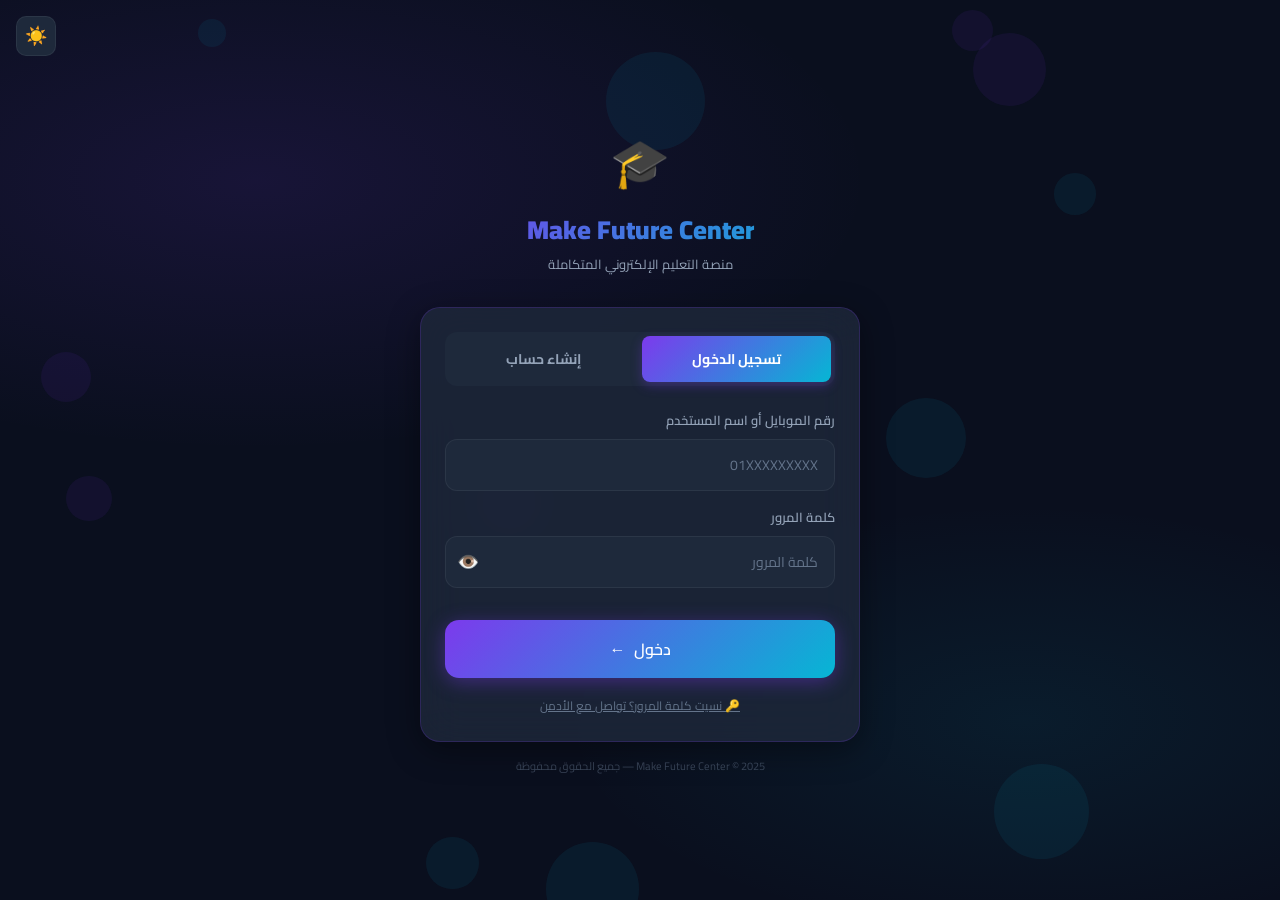
==== commit bb7012d0: "Update admin.html" ====
--- a/admin.html
+++ b/admin.html
@@ -296,8 +296,8 @@
 (function(){var t=localStorage.getItem('mf_theme')||'dark';if(t==='light')document.documentElement.setAttribute('data-theme','light');document.getElementById('thb').textContent=t==='light'?'☀️':'🌙';})();
 function toggleTheme(){var c=document.documentElement.getAttribute('data-theme')||'dark',n=c==='light'?'dark':'light';document.documentElement.setAttribute('data-theme',n);localStorage.setItem('mf_theme',n);document.getElementById('thb').textContent=n==='light'?'☀️':'🌙';}
 
-const FN="https://anlstahxxpbbfnwrwulu.supabase.co/functions/v1";
-const KEY="eyJhbGciOiJIUzI1NiIsInR5cCI6IkpXVCJ9.eyJpc3MiOiJzdXBhYmFzZSIsInJlZiI6ImFubHN0YWh4eHBiYmZud3J3dWx1Iiwicm9sZSI6ImFub24iLCJpYXQiOjE3NzI1NDQzMTIsImV4cCI6MjA4ODEyMDMxMn0.4RQxQ4AZZCVCswTRdJoZ7Jz9qNwQq0fPs7vitnMJ3A4";
+const FN="https://dfbtibhxmraegjvztuch.supabase.co/functions/v1";
+const KEY="eyJhbGciOiJIUzI1NiIsInR5cCI6IkpXVCJ9.eyJpc3MiOiJzdXBhYmFzZSIsInJlZiI6ImRmYnRpYmh4bXJhZWdqdnp0dWNoIiwicm9sZSI6ImFub24iLCJpYXQiOjE3NzMyOTQ3NzksImV4cCI6MjA4ODg3MDc3OX0.oAI4vLCujDGZcVg7BwBNNjv_jYA7bwwneU9q2SQYiyI";
 const gradeMap={"3prep":"3 إعدادي","1sec":"1 ثانوي","2sec":"2 ثانوي","3sec":"3 ثانوي"};
 const roleClr={student:'#6ee7b7',admin:'#93c5fd',superadmin:'#f9a8d4'};
 
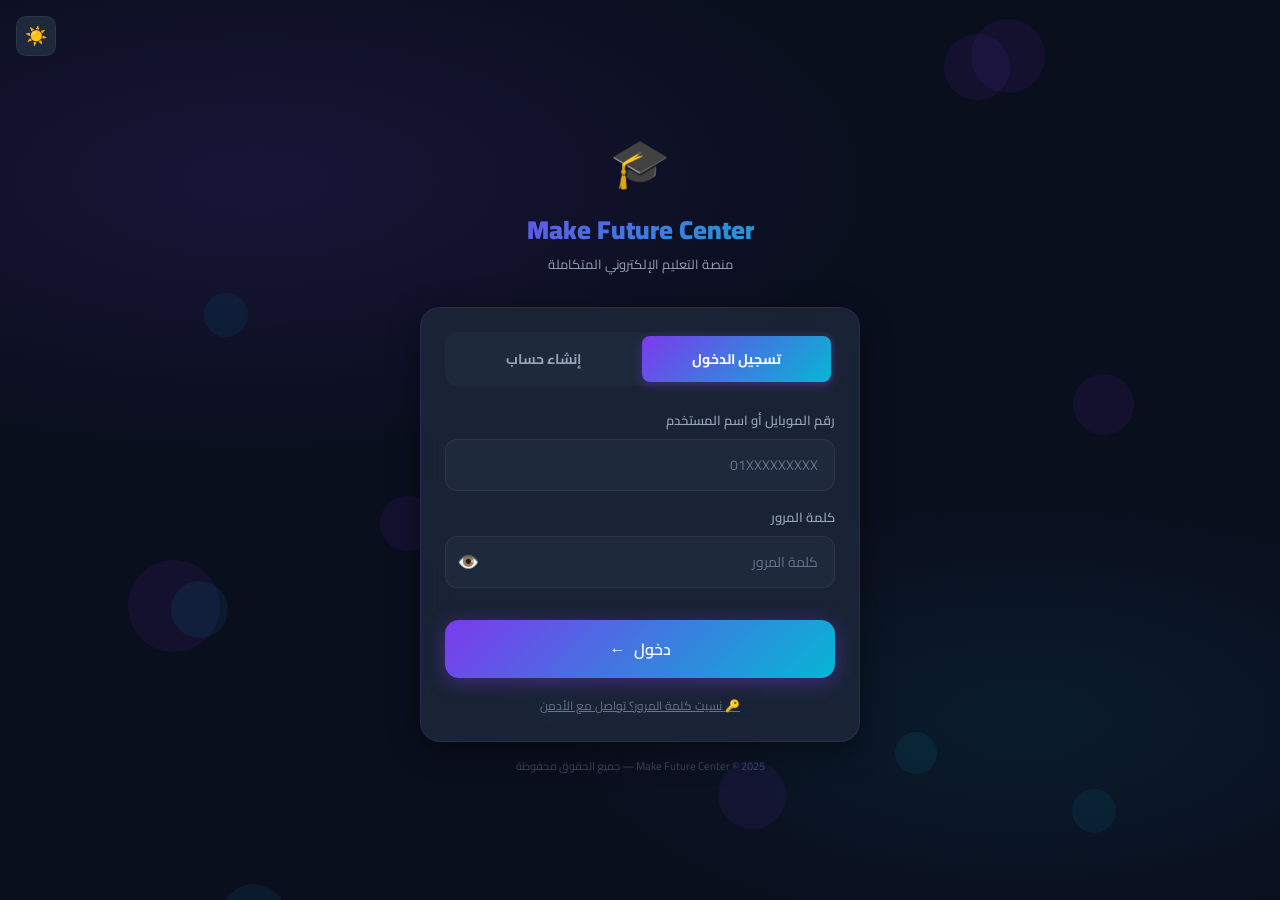
==== commit 3fee3e01: "Refactor theme toggle and enhance API error handling Refactor theme toggle logic and improve error h" ====
--- a/admin.html
+++ b/admin.html
@@ -293,36 +293,94 @@
 </div>
 
 <script>
-(function(){var t=localStorage.getItem('mf_theme')||'dark';if(t==='light')document.documentElement.setAttribute('data-theme','light');document.getElementById('thb').textContent=t==='light'?'☀️':'🌙';})();
-function toggleTheme(){var c=document.documentElement.getAttribute('data-theme')||'dark',n=c==='light'?'dark':'light';document.documentElement.setAttribute('data-theme',n);localStorage.setItem('mf_theme',n);document.getElementById('thb').textContent=n==='light'?'☀️':'🌙';}
-
-const FN="https://dfbtibhxmraegjvztuch.supabase.co/functions/v1";
-const KEY="eyJhbGciOiJIUzI1NiIsInR5cCI6IkpXVCJ9.eyJpc3MiOiJzdXBhYmFzZSIsInJlZiI6ImRmYnRpYmh4bXJhZWdqdnp0dWNoIiwicm9sZSI6ImFub24iLCJpYXQiOjE3NzMyOTQ3NzksImV4cCI6MjA4ODg3MDc3OX0.oAI4vLCujDGZcVg7BwBNNjv_jYA7bwwneU9q2SQYiyI";
+// ══════════════════════════════════════════
+// ✅ CORRECT Supabase Config — dfbtibhxmraegjvztuch
+// ══════════════════════════════════════════
+const MF_CONFIG = {
+  SUPABASE_URL: 'https://dfbtibhxmraegjvztuch.supabase.co',
+  ANON_KEY: 'eyJhbGciOiJIUzI1NiIsInR5cCI6IkpXVCJ9.eyJpc3MiOiJzdXBhYmFzZSIsInJlZiI6ImRmYnRpYmh4bXJhZWdqdnp0dWNoIiwicm9sZSI6ImFub24iLCJpYXQiOjE3NzMyOTQ3NzksImV4cCI6MjA4ODg3MDc3OX0.oAI4vLCujDGZcVg7BwBNNjv_jYA7bwwneU9q2SQYiyI',
+  FN: 'https://dfbtibhxmraegjvztuch.supabase.co/functions/v1'
+};
+
+// ══════════════════════════════════════════
+// ✅ FIXED: Get token like login.html does
+// ══════════════════════════════════════════
+function getToken(){return localStorage.getItem('mf_access_token')}
+function getUser(){try{return JSON.parse(localStorage.getItem('mf_user')||'null')}catch{return null}}
+
+(function(){
+  var t=localStorage.getItem('mf_theme')||'dark';
+  if(t==='light')document.documentElement.setAttribute('data-theme','light');
+  document.getElementById('thb').textContent=t==='light'?'☀️':'🌙';
+})();
+
+function toggleTheme(){
+  var c=document.documentElement.getAttribute('data-theme')||'dark',n=c==='light'?'dark':'light';
+  document.documentElement.setAttribute('data-theme',n);
+  localStorage.setItem('mf_theme',n);
+  document.getElementById('thb').textContent=n==='light'?'☀️':'🌙';
+}
+
 const gradeMap={"3prep":"3 إعدادي","1sec":"1 ثانوي","2sec":"2 ثانوي","3sec":"3 ثانوي"};
 const roleClr={student:'#6ee7b7',admin:'#93c5fd',superadmin:'#f9a8d4'};
 
-const me=JSON.parse(localStorage.getItem('mf_user')||'null');
+const me=getUser();
 if(!me){location.href='login.html';throw new Error('redirect');}
-if(!['admin','superadmin'].includes(me.role)){
+if(!['admin','superadmin','course_admin'].includes(me.role)){
   alert('مش عندك صلاحية. دورك: '+me.role);
   location.href='student.html';
   throw new Error('redirect');
 }
 
-function logout(){['mf_user','mf_access_token','mf_refresh_token'].forEach(k=>localStorage.removeItem(k));location.href='login.html';}
+function logout(){
+  ['mf_user','mf_access_token','mf_refresh_token'].forEach(k=>localStorage.removeItem(k));
+  location.href='login.html';
+}
+
 function esc(s){return String(s||'').replaceAll('&','&amp;').replaceAll('<','&lt;').replaceAll('>','&gt;');}
 function escA(s){return String(s||'').replaceAll('"','&quot;').replaceAll("'",'&#39;').replaceAll('<','&lt;');}
 
 const msgEl=document.getElementById('msgbar');
 function msg(type,t){msgEl.className='msgbar show '+type;msgEl.textContent=t;setTimeout(()=>msgEl.className='msgbar',3500);}
 
+// ══════════════════════════════════════════
+// ✅ FIXED: Add Authorization header with JWT token
+// ══════════════════════════════════════════
 async function api(fn,method,body,params){
   const m=method||'GET';
-  const h={apikey:KEY};
+  const token = getToken();
+  const h = {
+    'apikey': MF_CONFIG.ANON_KEY,
+    'Content-Type': 'application/json'
+  };
+  // ✅ IMPORTANT: Add Bearer token for authenticated requests
+  if(token && token !== 'null' && token.length > 20){
+    h['Authorization'] = `Bearer ${token}`;
+  }
   const opts={method:m,headers:h};
-  if(body){h['Content-Type']='application/json';opts.body=JSON.stringify(body);}
-  try{const r=await fetch(FN+'/'+fn+(params||''),opts);return await r.json();}
-  catch(e){console.error('api error:',fn,e);return {ok:false,error:'فشل الاتصال'};}
+  if(body){opts.body=JSON.stringify(body);}
+  try{
+    const r=await fetch(MF_CONFIG.FN+'/'+fn+(params||''),opts);
+    const data = await r.json();
+    return data;
+  }
+  catch(e){
+    console.error('api error:',fn,e);
+    return {ok:false,error:'فشل الاتصال - تحقق من الإنترنت'};
+  }
+}
+
+// ══════════════════════════════════════════
+// ✅ FIXED: Toast notifications like login.html
+// ══════════════════════════════════════════
+function toast(msg,type='info',duration=3500){
+  const colors={success:'#10b981',error:'#ef4444',info:'#7c3aed',warn:'#f59e0b'};
+  const icons={success:'✅',error:'❌',info:'ℹ️',warn:'⚠️'};
+  const el=document.createElement('div');
+  el.style.cssText=`position:fixed;bottom:24px;left:50%;transform:translateX(-50%) translateY(100px);background:${colors[type]};color:#fff;padding:12px 24px;border-radius:14px;font-size:14px;font-family:Cairo,sans-serif;z-index:9999;box-shadow:0 8px 32px rgba(0,0,0,0.3);transition:transform 0.3s cubic-bezier(.34,1.56,.64,1);max-width:90vw;text-align:center;direction:rtl;font-weight:700`;
+  el.textContent=icons[type]+' '+msg;document.body.appendChild(el);
+  requestAnimationFrame(()=>{el.style.transform='translateX(-50%) translateY(0)'});
+  setTimeout(()=>{el.style.transform='translateX(-50%) translateY(100px)';setTimeout(()=>el.remove(),300)},duration);
 }
 
 function openTab(id,btn){
@@ -332,21 +390,28 @@
   btn.classList.add('on');
   if(id==='coupons') loadCoupons();
   if(id==='comments') initComments();
+  if(id==='pay') loadPay('pending');
+  if(id==='users') loadUsers();
+  if(id==='dash') loadStats();
 }
 
 // ===== DASHBOARD =====
 async function loadStats(){
   document.getElementById('statGrid').innerHTML='<div class="spin"></div>';
   const d=await api('admin-stats');
-  if(!d.ok){document.getElementById('statGrid').innerHTML='<div class="muted">فشل التحميل</div>';return;}
-  const c=d.counts;
+  if(!d.ok){
+    document.getElementById('statGrid').innerHTML='<div class="muted">فشل التحميل - '+esc(d.error||'')+'</div>';
+    toast('فشل تحميل الإحصائيات','error');
+    return;
+  }
+  const c=d.counts || {};
   document.getElementById('statGrid').innerHTML=`
-    <div class="stat-item"><div class="stat-num">${c.users}</div><div class="stat-label">طالب</div></div>
-    <div class="stat-item"><div class="stat-num">${c.courses}</div><div class="stat-label">كورس</div></div>
-    <div class="stat-item"><div class="stat-num" style="color:#fde68a">${c.pending}</div><div class="stat-label">انتظار</div></div>
-    <div class="stat-item"><div class="stat-num" style="color:#6ee7b7">${c.approved}</div><div class="stat-label">مقبول</div></div>
-    <div class="stat-item"><div class="stat-num" style="color:#fca5a5">${c.rejected}</div><div class="stat-label">مرفوض</div></div>`;
-  document.getElementById('latestUsers').innerHTML=(d.latestUsers||[]).map(u=>`• <b>${esc(u.full_name)}</b> — ${esc(u.phone_student||'')} — <span style="color:${roleClr[u.role]||'#fff'}">${esc(u.role)}</span>`).join('<br>')||'—';
+    <div class="stat-item"><div class="stat-num">${c.users||0}</div><div class="stat-label">طالب</div></div>
+    <div class="stat-item"><div class="stat-num">${c.courses||0}</div><div class="stat-label">كورس</div></div>
+    <div class="stat-item"><div class="stat-num" style="color:#fde68a">${c.pending||0}</div><div class="stat-label">انتظار</div></div>
+    <div class="stat-item"><div class="stat-num" style="color:#6ee7b7">${c.approved||0}</div><div class="stat-label">مقبول</div></div>
+    <div class="stat-item"><div class="stat-num" style="color:#fca5a5">${c.rejected||0}</div><div class="stat-label">مرفوض</div></div>`;
+  document.getElementById('latestUsers').innerHTML=(d.latestUsers||[]).map(u=>`• <b>${esc(u.full_name||'')}</b> — ${esc(u.phone_student||'')} — <span style="color:${roleClr[u.role]||'#fff'}">${esc(u.role||'')}</span>`).join('<br>')||'—';
   document.getElementById('latestPay').innerHTML=(d.latestPayments||[]).map(p=>`• <b>${esc(p.full_name||'')}</b> — ${esc(p.course_title||'—')} — <b>${esc(p.status||'')}</b>`).join('<br>')||'—';
 }
 
@@ -356,12 +421,16 @@
   const grade=document.getElementById('fGrade').value,subject=document.getElementById('fSubject').value;
   const d=await api('admin-courses','GET',null,`?grade=${encodeURIComponent(grade)}&subject=${encodeURIComponent(subject)}`);
   const tb=document.querySelector('#tCourses tbody');tb.innerHTML='';
-  if(!d.ok||!d.courses?.length){tb.innerHTML='<tr><td colspan="6" class="muted" style="text-align:center">مفيش كورسات</td></tr>';return;}
+  if(!d.ok||!d.courses?.length){
+    tb.innerHTML='<tr><td colspan="6" class="muted" style="text-align:center">مفيش كورسات</td></tr>';
+    toast(d.error||'فشل تحميل الكورسات','error');
+    return;
+  }
   d.courses.forEach(c=>{
     const tr=document.createElement('tr');
-    tr.innerHTML=`<td><b>${esc(c.title)}</b></td><td>${esc(c.teacher_name)}</td><td>${esc(gradeMap[c.grade]||c.grade)}</td><td>${c.price||0} ج</td><td>${c.is_active?'✅':'❌'}</td>
+    tr.innerHTML=`<td><b>${esc(c.title)}</b></td><td>${esc(c.teacher_name||'')}</td><td>${esc(gradeMap[c.grade]||c.grade)}</td><td>${c.price||0} ج</td><td>${c.is_active?'✅':'❌'}</td>
       <td><div class="row">
-        <button class="btn bsm" onclick="editCourse(${c.id},'${escA(c.title)}','${escA(c.teacher_name)}','${c.grade}','${escA(c.subject)}',${c.price||0},${c.is_active})">✏️</button>
+        <button class="btn bsm" onclick="editCourse(${c.id},'${escA(c.title)}','${escA(c.teacher_name||'')}','${c.grade}','${escA(c.subject||'')}',${c.price||0},${c.is_active})">✏️</button>
         <button class="btn bsm" onclick="selForSch(${c.id},'${escA(c.title)}')">🗓️</button>
         <button class="btn bsm" onclick="selForVid(${c.id},'${escA(c.title)}')">🎬</button>
         <button class="btn bsm bbad" onclick="delCourse(${c.id},'${escA(c.title)}')">🗑️</button>
@@ -424,7 +493,10 @@
   if(!selCId){msg('err','اختار كورس');return;}
   const d=await api('admin-schedules','GET',null,`?course_id=${selCId}`);
   const tb=document.querySelector('#tSch tbody');tb.innerHTML='';
-  if(!d.ok||!d.schedules?.length){tb.innerHTML='<tr><td colspan="5" class="muted">مفيش مواعيد</td></tr>';return;}
+  if(!d.ok||!d.schedules?.length){
+    tb.innerHTML='<tr><td colspan="5" class="muted">مفيش مواعيد</td></tr>';
+    return;
+  }
   d.schedules.forEach(s=>{
     const tr=document.createElement('tr');
     tr.innerHTML=`
@@ -480,12 +552,12 @@
     <div class="vid-item">
       <div class="vid-num">${i+1}</div>
       <div class="vid-meta">
-        <h4>${esc(v.title)}</h4>
+        <h4>${esc(v.title||'')}</h4>
         <p>${esc(v.youtube_url||'')}</p>
         ${v.description?`<p style="margin-top:3px">${esc(v.description)}</p>`:''}
       </div>
       <div class="row">
-        <button class="btn bsm" onclick="editVid(${v.id},'${escA(v.title)}','${escA(v.youtube_url||'')}','${escA(v.description||'')}',${v.order_index||0},${v.is_active})">✏️</button>
+        <button class="btn bsm" onclick="editVid(${v.id},'${escA(v.title||'')}','${escA(v.youtube_url||'')}','${escA(v.description||'')}',${v.order_index||0},${v.is_active})">✏️</button>
         <button class="btn bsm bbad" onclick="delVid(${v.id})">🗑️</button>
       </div>
     </div>`).join('');
@@ -519,29 +591,6 @@
   toggleVidType();
 }
 
-async function uploadVideoFile(videoId, courseId){
-  const fileInput = document.createElement('input');
-  fileInput.type='file';
-  fileInput.accept='video/mp4,video/webm,video/quicktime';
-  fileInput.onchange = async function(){
-    const file = fileInput.files[0];
-    if(!file) return;
-    const el = document.getElementById('vidUploadStatus');
-    if(el) el.textContent='⏳ جاري رفع الفيديو... ('+Math.round(file.size/1048576)+'MB)';
-    // Get signed upload URL
-    const d=await fetch(FN+'/video-upload-url',{method:'POST',headers:{apikey:KEY,'Content-Type':'application/json'},
-      body:JSON.stringify({video_id:videoId,course_id:courseId,filename:file.name,content_type:file.type})
-    }).then(r=>r.json()).catch(()=>({}));
-    if(!d.ok){if(el) el.textContent='❌ '+(d.error&&!d.error.includes('TypeError')?d.error:'فشل الاتصال — حاول تاني');return;}
-    // Upload to storage
-    const upRes=await fetch(d.signed_url,{method:'PUT',headers:{'Content-Type':file.type},body:file});
-    if(!upRes.ok){if(el) el.textContent='❌ فشل الرفع';return;}
-    if(el) el.textContent='✅ تم رفع الفيديو بنجاح!';
-    setTimeout(()=>loadVideos(courseId),1500);
-  };
-  fileInput.click();
-}
-
 async function saveVideo(){
   if(!selCIdV){msg('err','اختار كورس من الكورسات');return;}
   const id=document.getElementById('vId').value;
@@ -556,7 +605,6 @@
     const file=document.getElementById('vFile').files[0];
     if(!file&&!id){msg('err','⚠️ اختار ملف الفيديو');return;}
     if(file){
-      // file upload via fetch with progress via XHR
       const btn=document.getElementById('saveVidBtn');
       btn.disabled=true;btn.textContent='جاري الرفع…';
       document.getElementById('uploadProgress').style.display='block';
@@ -576,9 +624,11 @@
         msg('ok','✅ تم رفع الفيديو بنجاح!');clearVidForm();loadVideos();
       };
       xhr.onerror=function(){btn.disabled=false;btn.textContent='💾 حفظ الفيديو';msg('err','❌ فشل الاتصال');};
-      xhr.open('POST',FN+'/video-upload');
-      xhr.setRequestHeader('apikey',KEY);
+      const token = getToken();
+      xhr.open('POST',MF_CONFIG.FN+'/video-upload');
+      xhr.setRequestHeader('apikey',MF_CONFIG.ANON_KEY);
       xhr.setRequestHeader('Content-Type',file.type||'video/mp4');
+      if(token && token !== 'null') xhr.setRequestHeader('Authorization',`Bearer ${token}`);
       xhr.setRequestHeader('x-course-id',selCIdV);
       xhr.setRequestHeader('x-title',encodeURIComponent(title));
       xhr.setRequestHeader('x-order',order);
@@ -608,10 +658,14 @@
 // ===== PAYMENTS =====
 async function loadPay(status){
   const tb=document.getElementById('tbPay');
-  tb.innerHTML='<tr><td colspan="4" style="text-align:center">Loading…</td></tr>';
+  tb.innerHTML='<tr><td colspan="4" style="text-align:center"><div class="spin"></div></td></tr>';
   const d=await api('admin-payments','GET',null,`?status=${encodeURIComponent(status)}`);
   tb.innerHTML='';
-  if(!d.ok||!d.payments?.length){tb.innerHTML=`<tr><td colspan="4" class="muted" style="text-align:center">مفيش طلبات ${status}</td></tr>`;return;}
+  if(!d.ok||!d.payments?.length){
+    tb.innerHTML=`<tr><td colspan="4" class="muted" style="text-align:center">مفيش طلبات ${status}</td></tr>`;
+    if(!d.ok) toast('فشل تحميل المدفوعات: '+(d.error||''),'error');
+    return;
+  }
   d.payments.forEach(p=>{
     const tr=document.createElement('tr');
     const hasCoupon=p.coupon_id?'🎟️ كوبون':'';
@@ -621,7 +675,7 @@
       <td><b>${esc(p.course_title||'—')}</b><br><span class="muted">${esc(p.subject||'')} · ${esc(p.teacher_name||'')}</span></td>
       <td>طريقة: <b>${esc(p.method||'')}</b><br>مبلغ: <b>${finalAmt} ج</b> ${hasCoupon}<br>رقم: <b>${esc(p.transaction_id||'—')}</b><br><span class="muted">${esc(p.receipt_note||'')}</span></td>
       <td><div class="row">
-        ${status==='pending'?`<button class="btn bsm bok" onclick="payAct(${p.id},'approve','${esc(p.phone_student||'')}')">✅ قبول</button>
+        ${status==='pending'?`<button class="btn bsm bok" onclick="payAct(${p.id},'approve','${escA(p.phone_student||'')}')">✅ قبول</button>
         <button class="btn bsm bbad" onclick="payAct(${p.id},'reject','')">❌ رفض</button>`:''}
         ${p.phone_student?`<a href="https://wa.me/2${p.phone_student}" target="_blank" class="btn bsm" style="background:#22c55e;border:none;color:#fff;text-decoration:none">💬 واتساب</a>`:''}
       </div></td>`;
@@ -634,7 +688,6 @@
   if(!d.ok){msg('err','❌ '+(d.error&&!d.error.includes('TypeError')?d.error:'فشل الاتصال — حاول تاني'));return;}
   if(action==='approve'){
     msg('ok','✅ تم القبول — الطالب اتضاف للكورس تلقائياً!');
-    // open whatsapp auto
     if(d.wa_url) window.open(d.wa_url,'_blank');
   } else {
     msg('ok','❌ تم الرفض');
@@ -647,12 +700,16 @@
   const el=document.getElementById('couponsList');
   el.innerHTML='<div class="spin"></div>';
   const d=await api('coupons');
-  if(!d.ok||!d.coupons?.length){el.innerHTML='<div class="muted">مفيش كوبونات لسه</div>';return;}
+  if(!d.ok||!d.coupons?.length){
+    el.innerHTML='<div class="muted">مفيش كوبونات لسه</div>';
+    if(!d.ok) toast('فشل تحميل الكوبونات: '+(d.error||''),'error');
+    return;
+  }
   el.innerHTML='<table><thead><tr><th>الكود</th><th>الخصم</th><th>الاستخدام</th><th>انتهاء</th><th>حالة</th><th>إجراء</th></tr></thead><tbody>'
     +d.coupons.map(c=>`<tr>
       <td><b>${esc(c.code)}</b></td>
       <td>${c.discount_value}${c.discount_type==='percent'?'%':' ج'}</td>
-      <td>${c.used_count}/${c.max_uses}</td>
+      <td>${c.used_count||0}/${c.max_uses}</td>
       <td>${c.expires_at?new Date(c.expires_at).toLocaleDateString('ar-EG'):'∞'}</td>
       <td><span style="color:${c.is_active?'#22c55e':'#ef4444'}">${c.is_active?'✅ فعال':'❌ موقوف'}</span></td>
       <td><div class="row">
@@ -696,7 +753,7 @@
   allCoursesForComments=d.courses||[];
   const sel=document.getElementById('cmtCourseFilter');
   sel.innerHTML='<option value="">كل الكورسات</option>'
-    +allCoursesForComments.map(c=>`<option value="${c.id}">${esc(c.title)}</option>`).join('');
+    +allCoursesForComments.map(c=>`<option value="${c.id}">${esc(c.title||'')}</option>`).join('');
   loadAdminComments();
 }
 
@@ -704,7 +761,6 @@
   const el=document.getElementById('adminComments');
   el.innerHTML='<div class="spin"></div>';
   const courseId=document.getElementById('cmtCourseFilter').value;
-  // load comments per video — get all videos first
   let vids=[];
   if(courseId){
     const v=await api('course-videos','GET',null,'?course_id='+courseId);
@@ -725,13 +781,13 @@
   allComments.sort((a,b)=>new Date(b.created_at)-new Date(a.created_at));
   el.innerHTML=allComments.map(c=>`
     <div class="box" style="margin-bottom:10px">
-      <div style="font-size:11px;color:var(--muted);margin-bottom:4px">🎬 ${esc(c.vid_title)} — ${esc(c.user_name)} — ${new Date(c.created_at).toLocaleString('ar-EG')}</div>
-      <div style="font-size:13px;margin-bottom:8px">${esc(c.message)}</div>
+      <div style="font-size:11px;color:var(--muted);margin-bottom:4px">🎬 ${esc(c.vid_title||'')} — ${esc(c.user_name||'')} — ${new Date(c.created_at).toLocaleString('ar-EG')}</div>
+      <div style="font-size:13px;margin-bottom:8px">${esc(c.message||'')}</div>
       ${c.reply?`<div style="background:rgba(6,182,212,.08);border:1px solid rgba(6,182,212,.2);border-radius:10px;padding:8px;font-size:12px;margin-bottom:8px"><b style="color:#06b6d4">ردك:</b> ${esc(c.reply)}</div>`:''}
       <div class="row">
         <input id="rep_${c.id}" placeholder="اكتب رد…" style="flex:1" value="${c.reply?escA(c.reply):''}"/>
         <button class="btn bsm bok" onclick="replyComment(${c.id})">💬 رد</button>
-        <button class="btn bsm ${c.is_pinned?'bwarn':''}bsm" onclick="pinComment(${c.id},${!c.is_pinned})">${c.is_pinned?'📍 إلغاء تثبيت':'📌 تثبيت'}</button>
+        <button class="btn bsm ${c.is_pinned?'bwarn':''}" onclick="pinComment(${c.id},${!c.is_pinned})">${c.is_pinned?'📍 إلغاء تثبيت':'📌 تثبيت'}</button>
         <button class="btn bsm bbad" onclick="delComment(${c.id})">🗑️</button>
       </div>
     </div>`).join('');
@@ -756,10 +812,14 @@
 // ===== USERS =====
 async function loadUsers(){
   const tb=document.getElementById('tbUsers');
-  tb.innerHTML='<tr><td colspan="5" style="text-align:center">Loading…</td></tr>';
+  tb.innerHTML='<tr><td colspan="5" style="text-align:center"><div class="spin"></div></td></tr>';
   const d=await api('admin-users');
   tb.innerHTML='';
-  if(!d.ok||!d.users?.length){tb.innerHTML='<tr><td colspan="5" class="muted">مفيش مستخدمين</td></tr>';return;}
+  if(!d.ok||!d.users?.length){
+    tb.innerHTML='<tr><td colspan="5" class="muted">مفيش مستخدمين</td></tr>';
+    if(!d.ok) toast('فشل تحميل المستخدمين: '+(d.error||''),'error');
+    return;
+  }
   d.users.forEach(u=>{
     const isSelf=u.id===me.id;
     const tr=document.createElement('tr');
@@ -793,12 +853,6 @@
 
 // Init
 loadStats();
-try{loadCourses();}catch(e){}
-try{loadPay('pending');}catch(e){}
-try{loadCoupons();}catch(e){}
-// Comments loaded lazily on tab open
-
-
 </script>
 </body>
 </html>
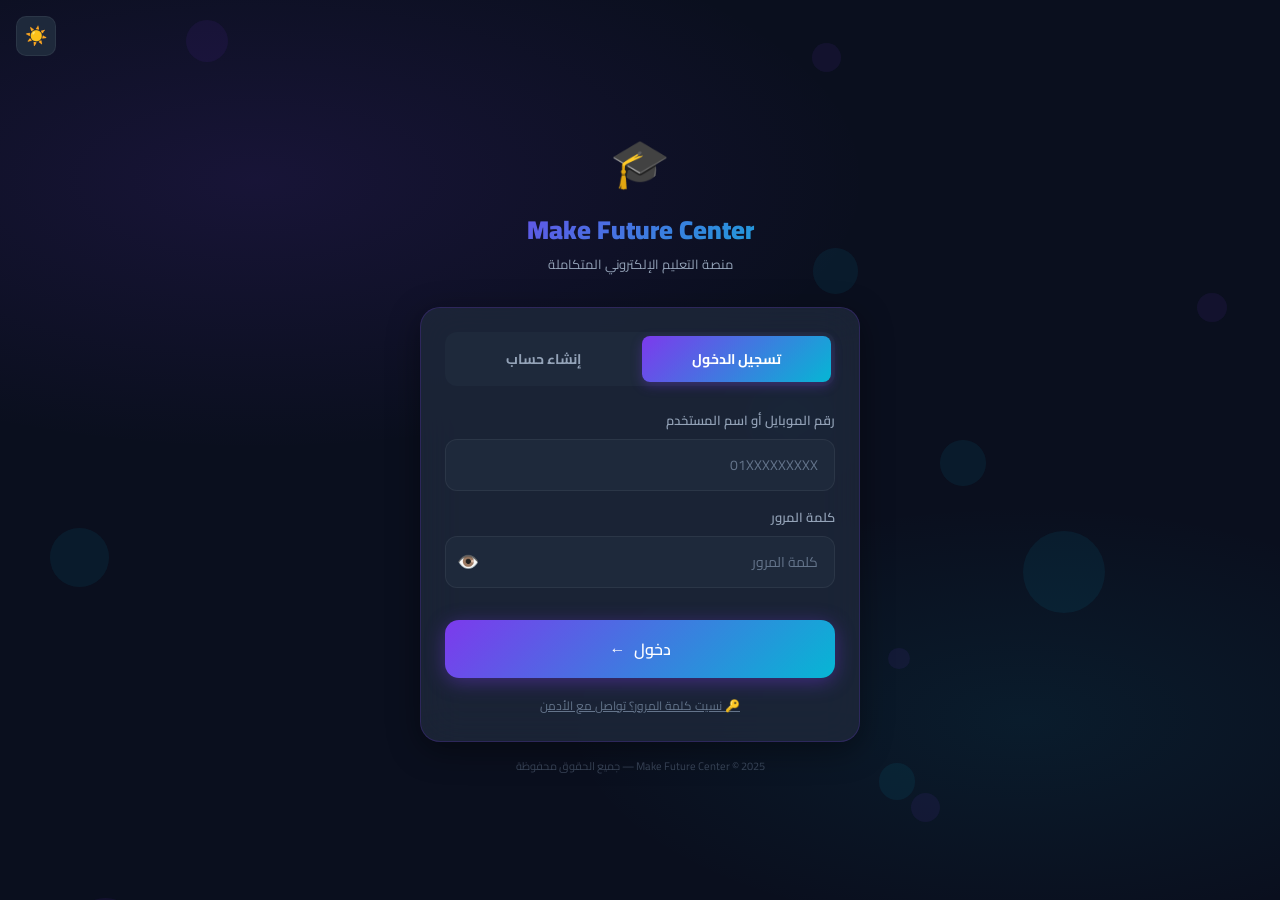
==== commit 297ce5b8: "Merge 3318a4f67ce8fdc866c60fa817bf3ee3bb1b17a7 into 3fee3e018dac90f35374c227f2a74eb26bee86d9" ====
--- a/admin.html
+++ b/admin.html
@@ -77,6 +77,10 @@
   .tbtn{padding:8px 10px;font-size:11px}
 }
 </style>
+<script>
+  window.va = window.va || function () { (window.vaq = window.vaq || []).push(arguments); };
+</script>
+<script defer src="/_vercel/insights/script.js"></script>
 </head>
 <body>
 <nav>
